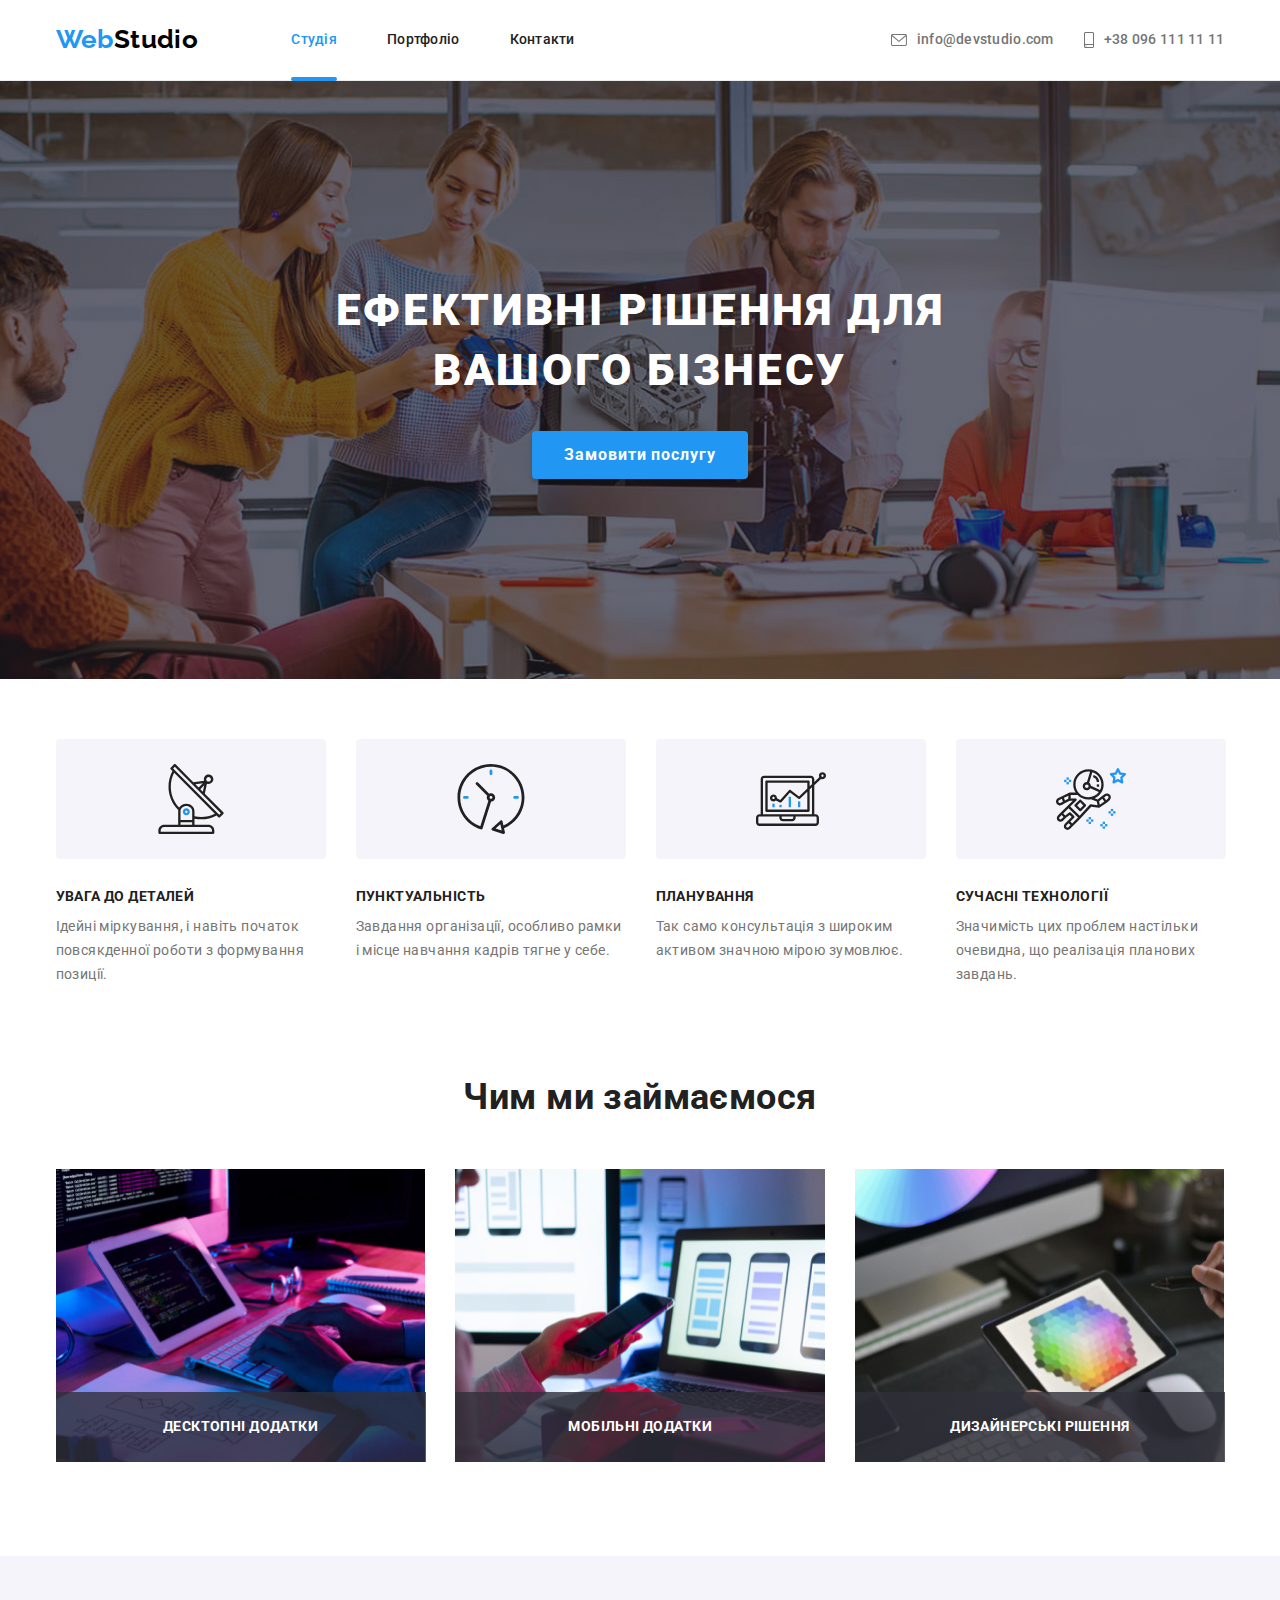
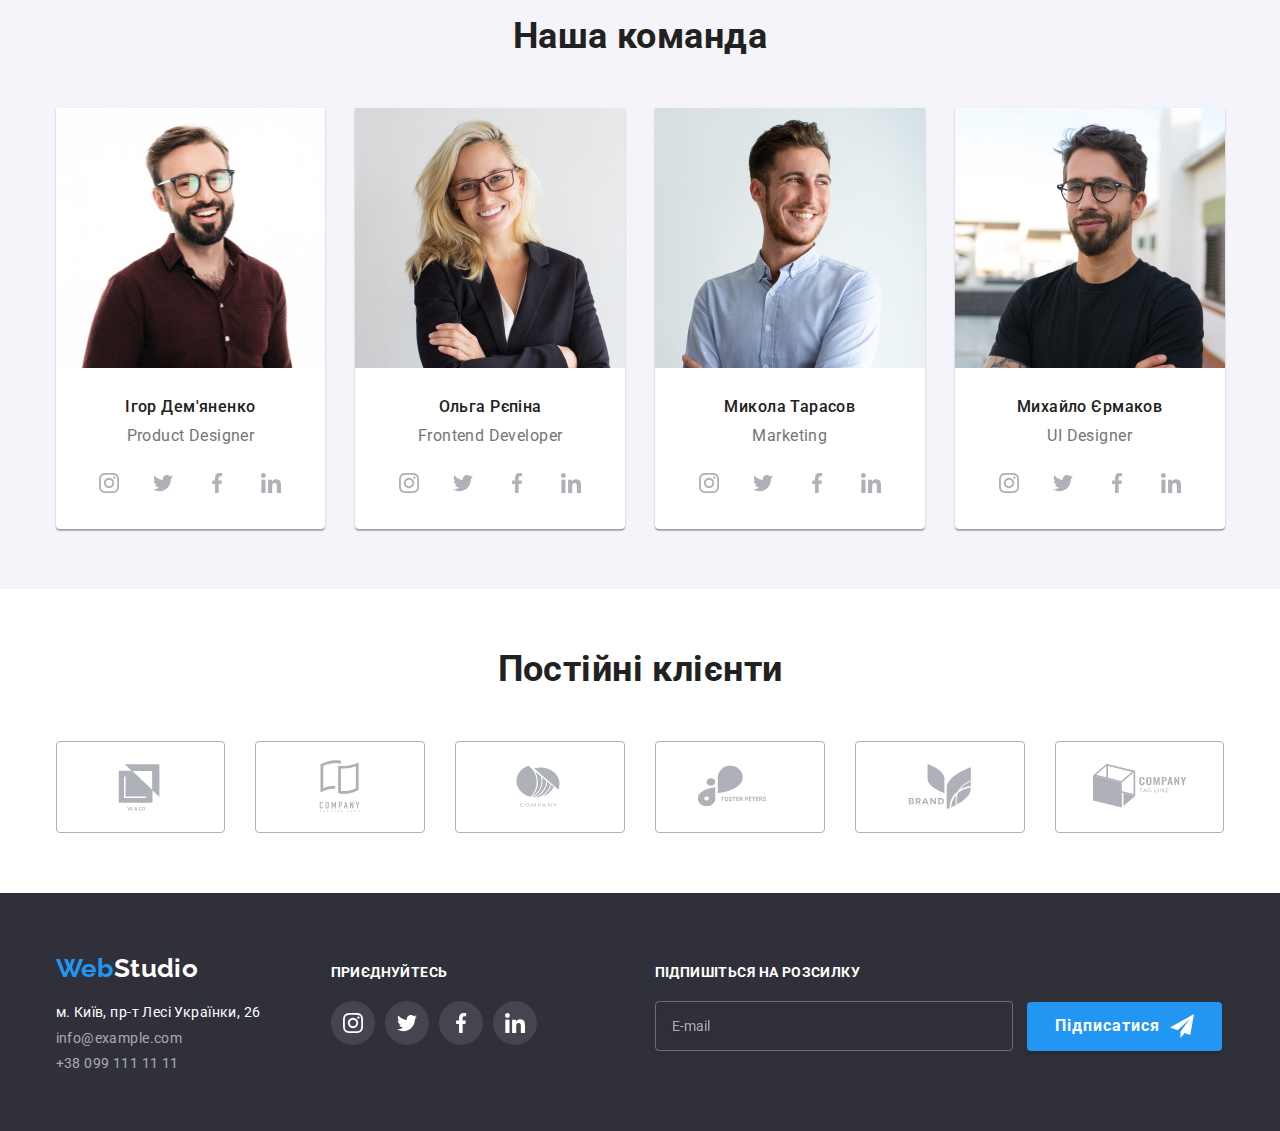
==== index.html @ 4e7021bf "домашнє завдання 8" ====
<!DOCTYPE html>
<html lang="uk">
  <head>
    <meta charset="UTF-8" />
    <meta http-equiv="X-UA-Compatible" content="IE=edge" />
    <meta name="viewport" content="width=device-width, initial-scale=1.0" />
    <title>Web Studio</title>
    <link rel="preconnect" href="https://fonts.googleapis.com" />
    <link rel="preconnect" href="https://fonts.gstatic.com" crossorigin />
    <link
      href="https://fonts.googleapis.com/css2?family=Raleway:wght@700&family=Roboto:wght@400;500;700;900&display=swap"
      rel="stylesheet"
    />
    <link
      rel="stylesheet"
      href="https://cdnjs.cloudflare.com/ajax/libs/modern-normalize/1.1.0/modern-normalize.min.css"
    />
    <link rel="stylesheet" href="./css/main.min.css" />
  </head>
  <body>
    <header class="page-header">
      <div class="container container--flex">
        <nav class="page-navigatior">
          <a class="logo" href="./index.html">
            <span class="logo__accent">Web</span>Studio
          </a>
          <ul class="site-nav">
            <li>
              <a
                class="site-nav__link site-nav__link--current"
                href="./index.html"
                >Студія</a
              >
            </li>
            <li>
              <a class="site-nav__link" href="./portfolio.html">Портфоліо</a>
            </li>
            <li>
              <a class="site-nav__link" href="#">Контакти</a>
            </li>
          </ul>
        </nav>
        <button type="button" class="open-menu-btn " data-menu-open>
          <svg class="open-menu-btn__icon">
            <use href="./image/icon/special-symbol-defs.svg#icon-burger"></use>
          </svg>
        </button>
        <ul class="contacts">
          <li class="contact__item">
            <a href="mailto:info@devstudio.com" class="contact__link">
              <svg class="contact__icon" width="16px" height="12px">
                <use href="./image/icon/header-symbol-defs.svg#envelope"></use>
              </svg>
              info@devstudio.com
            </a>
          </li>
          <li class="contact__item">
            <a class="contact__link" href="tel:+380961111111">
              <svg class="contact__icon" width="10px" height="16px">
                <use
                  href="./image/icon/header-symbol-defs.svg#smartphone"></use>
              </svg>
              +38 096 111 11 11
            </a>
          </li>
        </ul>
      </div>

      <div class="mobile-menu " data-menu>
        <div class="container mobile-menu__container">
        <div class="mobile-menu-nav">
          <button type="button" class="mobile-menu__close-btn " data-menu-close>
            <svg class="mobile-menu__close-icon">
              <use href="./image/icon/modal-symbol-defs.svg#icon-vector"></use>
            </svg>
          </button>
          <ul class="mobile-nav">
            <li class="mobile-nav__item">
              <a href="./index.html" class="mobile-nav__link mobile-nav__link--current">Студія</a></li>
            <li class="mobile-nav__item">
              <a href="./portfolio.html" class="mobile-nav__link">Портфоліо</a></li>
            <li class="mobile-nav__item">
              <a href="" class="mobile-nav__link">Контакти</a></li>
          </ul></div>
          <div class="mobile-menu-contacts">
          <ul class="mobile-contacts">
            <li class="mobile-contact__item">
              <a href="+38 096 111 11 11" class="mobile-contact__link">+38 096 111 11 11</a>
            </li>
            <li class="mobile-contact__item">
              <a href="info@devstudio.com" class="mobile-contact__link-mail">info@devstudio.com</a>
            </li>
          </ul>
            <ul class="mobile-socials-menu">
              <li class="mobile-socials-menu__item">
                <a href="https://www.instagram.com" class="mobile-socials-menu__link">Instagram</a>
              </li>
              <li class="mobile-socials-menu__item">
                <a href="https://www.twitter.com" class="mobile-socials-menu__link">Twitter</a>
              </li>
              <li class="mobile-socials-menu__item">
                <a href="https://www.facebook.com" class="mobile-socials-menu__link">Facebook</a>
              </li>
              <li class="mobile-socials-menu__item">
                <a href="https://www.linkedin.com" class="mobile-socials-menu__link-end">LinkedIn</a>
              </li>
            </ul>
      </div>
    </div>

    </header>
    <main>
      <section class="hero">
        <div class="container">
          <h1 class="hero__title">Ефективні рішення для вашого бізнесу</h1>
          <button class="hero__btn" type="button" data-modal-open>
            Замовити послугу
          </button>
        </div>
      </section>

      <section class="section ">
        <div class="container">
          <h2 class="section__title visually-hidden">Наші особливості</h2>
          <ul class="features">
            <li class="feature__item">
              <div class="feature__icon">
                <svg width="70" height="70">
                  <use
                    href="./image/icon/special-symbol-defs.svg#antenna"
                  ></use>
                </svg>
              </div>
              <h3 class="feature__title">УВАГА ДО ДЕТАЛЕЙ</h3>
              <p class="feature__text">
                Ідейні міркування, і навіть початок повсякденної роботи з
                формування позиції.
              </p>
            </li>

            <li class="feature__item">
              <div class="feature__icon">
                <svg width="70" height="70">
                  <use href="./image/icon/special-symbol-defs.svg#clock"></use>
                </svg>
              </div>
              <h3 class="feature__title">ПУНКТУАЛЬНІСТЬ</h3>
              <p class="feature__text">
                Завдання організації, особливо рамки і місце навчання кадрів
                тягне у себе.
              </p>
            </li>
            <li class="feature__item">
              <div class="feature__icon">
                <svg width="70" height="70">
                  <use
                    href="./image/icon/special-symbol-defs.svg#diagram"
                  ></use>
                </svg>
              </div>
              <h3 class="feature__title">ПЛАНУВАННЯ</h3>
              <p class="feature__text">
                Так само консультація з широким активом значною мірою зумовлює.
              </p>
            </li>
            <li class="feature__item">
              <div class="feature__icon">
                <svg width="70" height="70">
                  <use
                    href="./image/icon/special-symbol-defs.svg#astronaut"
                  ></use>
                </svg>
              </div>
              <h3 class="feature__title">СУЧАСНІ ТЕХНОЛОГІЇ</h3>
              <p class="feature__text">
                Значимість цих проблем настільки очевидна, що реалізація
                планових завдань.
              </p>
            </li>
          </ul>
        </div>
      </section>

      <section class="section section__container">
        <div class="container">
          <h2 class="section__title ">Чим ми займаємося</h2>
          <ul class="work-list">
            <li class="work-list__image">
              <picture>
                <source
                srcset="./image/work-box/work1-desktop-web.webp 1x, ./image/work-box/work1-desktop@2x-web.webp 2x"
                media="(min-width: 1200px)"
                type="image/webp"/>
              <img
                srcset="./image/work-box/work1-desktop@2x.jpg 2x"
                src="./image/work-box/work1-desktop.jpg"
                alt="робота за комп'ютером"
                width="370"
              /></picture>
              <div class="work-list__descr">
                <p>Десктопні додатки</p>
              </div>
            </li>
            <li class="work-list__image">
              <picture>
                <source
                srcset="./image/work-box/work2-desktop-web.webp 1x, ./image/work-box/work2-desktop@2x-web.webp 2x"
                media="(min-width: 1200px)"
                type="image/webp"/>
              <img
                srcset="./image/work-box/work2-desktop@2x.jpg 2x"
                src="./image/work-box/work2-desktop.jpg"
                alt="робота у ноутбуці та телефоні"
                width="370"
              /></picture>
              <div class="work-list__descr">
                <p>Мобільні додатки</p>
              </div>
            </li>
            <li class="work-list__image">
              <picture>
                <source
                srcset="./image/work-box/work3-desktop-web.webp 1x, ./image/work-box/work3-desktop@2x-web.webp 2x"
                media="(min-width: 1200px)"
                type="image/webp"/>
              <img
              srcset="./image/work-box/work3-desktop@2x.jpg 2x"
                src="./image/work-box/work3-desktop.jpg"
                alt="веселка у планшеті"
                width="370"
              /></picture>
              <div class="work-list__descr">
                <p>Дизайнерські рішення</p>
              </div>
            </li>
          </ul>
        </div>
      </section>

      <section class="section section--grey">
        <div class="container">
          <h2 class="section__title">Наша команда</h2>
          <ul class="team-list">
            <li class="team-list__card">
              <picture>
                <source
                srcset="./image/team-photo/pers1-desktop.webp 1x, ./image/team-photo/pers1-desktop@2x.webp 2x"
                media="(min-width: 1200px)"
                type="image/webp"/>

                <source srcset="./image/team-photo/pers1-desktop.jpg 1x, ./image/team-photo/pers1-desktop@2x.jpg 2x" 
                media="(min-width: 1200px)"/>

                <source
                srcset="./image/team-photo/pers1-tablet.webp 1x, ./image/team-photo/pers1-tablet@2x.webp 2x"
                media="(min-width: 768px)"
                type="image/webp"/>
                
                <source srcset="./image/team-photo/pers1-tablet.jpg 1x, ./image/team-photo/pers1-tablet@2x.jpg 2x" 
                media="(min-width: 768px)"/>

                <source
                srcset="./image/team-photo/pers1-mobile.webp 1x, ./image/team-photo/pers1-mobile@2x.webp 2x"
                media="(max-width: 767px)"
                type="image/webp"/>

                <source srcset="./image/team-photo/pers1-mobile.jpg 1x, ./image/team-photo/pers1-mobile@2x.jpg 2x" 
                media="(max-width: 767px)"/>

              <img
                src="./image/team-photo/pers1-mobile.jpg"
                alt="усміхнений чоловік в сорочці"
              /></picture>
              <h3 class="team-list__title">Ігор Дем'яненко</h3>
              <p class="team-list__text">Product Designer</p>
              <ul class="socials">
                <li>
                  <a class="socials__link" href="https://www.instagram.com">
                    <svg class="socials__icon" width="20" height="20">
                      <use
                        href="./image/icon/networks-symbol-defs.svg#instagram"
                      ></use>
                    </svg>
                  </a>
                </li>
                <li>
                  <a class="socials__link" href="https://twitter.com">
                    <svg class="socials__icon" width="20" height="20">
                      <use
                        href="./image/icon/networks-symbol-defs.svg#twitter"
                      ></use>
                    </svg>
                  </a>
                </li>
                <li>
                  <a class="socials__link" href="https://www.facebook.com">
                    <svg class="socials__icon" width="20" height="20">
                      <use
                        href="./image/icon/networks-symbol-defs.svg#facebook"
                      ></use>
                    </svg>
                  </a>
                </li>
                <li>
                  <a class="socials__link" href="https://www.linkedin.com">
                    <svg class="socials__icon" width="20" height="20">
                      <use
                        href="./image/icon/networks-symbol-defs.svg#linkedin"
                      ></use>
                    </svg>
                  </a>
                </li>
              </ul>
            </li>

            <li class="team-list__card">
              <picture>
                <source
                srcset="./image/team-photo/pers2-desktop.webp 1x, ./image/team-photo/pers2-desktop@2x.webp 2x"
                media="(min-width: 1200px)"
                type="image/webp"/>

                <source srcset="./image/team-photo/pers2-desktop.jpg 1x, ./image/team-photo/pers2-desktop@2x.jpg 2x" 
                media="(min-width: 1200px)"/>

                <source
                srcset="./image/team-photo/pers2-tablet.webp 1x, ./image/team-photo/pers2-tablet@2x.webp 2x"
                media="(min-width: 768px)"
                type="image/webp"/>
                
                <source srcset="./image/team-photo/pers2-tablet.jpg 1x, ./image/team-photo/pers2-tablet@2x.jpg 2x" 
                media="(min-width: 768px)"/>

                <source
                srcset="./image/team-photo/pers2-mobile.webp 1x, ./image/team-photo/pers2-mobile@2x.webp 2x"
                media="(max-width: 767px)"
                type="image/webp"/>

                <source srcset="./image/team-photo/pers2-mobile.jpg 1x, ./image/team-photo/pers2-mobile@2x.jpg 2x" 
                media="(max-width: 767px)"/>

                 <img
                src="./image/team-photo/pers2-mobile.jpg"
                alt="усміхнена жінка блондинка в окулярах"
              />
              </picture>
             
              <h3 class="team-list__title">Ольга Рєпіна</h3>
              <p class="team-list__text">Frontend Developer</p>
              <ul class="socials">
                <li>
                  <a class="socials__link" href="https://www.instagram.com">
                    <svg class="socials__icon" width="20" height="20">
                      <use
                        href="./image/icon/networks-symbol-defs.svg#instagram"
                      ></use>
                    </svg>
                  </a>
                </li>
                <li>
                  <a class="socials__link" href="https://twitter.com">
                    <svg class="socials__icon" width="20" height="20">
                      <use
                        href="./image/icon/networks-symbol-defs.svg#twitter"
                      ></use>
                    </svg>
                  </a>
                </li>
                <li>
                  <a class="socials__link" href="https://www.facebook.com/">
                    <svg class="socials__icon" width="20" height="20">
                      <use
                        href="./image/icon/networks-symbol-defs.svg#facebook"
                      ></use>
                    </svg>
                  </a>
                </li>
                <li>
                  <a class="socials__link" href="https://www.linkedin.com">
                    <svg class="socials__icon" width="20" height="20">
                      <use
                        href="./image/icon/networks-symbol-defs.svg#linkedin"
                      ></use>
                    </svg>
                  </a>
                </li>
              </ul>
            </li>
            <li class="team-list__card">
              <picture>
                <source
                srcset="./image/team-photo/pers3-desktop.webp 1x, ./image/team-photo/pers3-desktop@2x.webp 2x"
                media="(min-width: 1200px)"
                type="image/webp"/>

                <source srcset="./image/team-photo/pers3-desktop.jpg 1x, ./image/team-photo/pers3-desktop@2x.jpg 2x" 
                media="(min-width: 1200px)"/>

                <source
                srcset="./image/team-photo/pers3-tablet.webp 1x, ./image/team-photo/pers3-tablet@2x.webp 2x"
                media="(min-width: 768px)"
                type="image/webp"/>
                
                <source srcset="./image/team-photo/pers3-tablet.jpg 1x, ./image/team-photo/pers3-tablet@2x.jpg 2x" 
                media="(min-width: 768px)"/>

                <source
                srcset="./image/team-photo/pers3-mobile.webp 1x, ./image/team-photo/pers3-mobile@2x.webp 2x"
                media="(max-width: 767px)"
                type="image/webp"/>

                <source srcset="./image/team-photo/pers3-mobile.jpg 1x, ./image/team-photo/pers3-mobile@2x.jpg 2x" 
                media="(max-width: 767px)"/>

                <img
                src="./image/team-photo/pers3-mobile.jpg"
                alt="усміхнений хлопець з бородою"
              />
              </picture>
              
              <h3 class="team-list__title">Микола Тарасов</h3>
              <p class="team-list__text">Marketing</p>
              <ul class="socials">
                <li>
                  <a class="socials__link" href="https://www.instagram.com">
                    <svg class="socials__icon" width="20" height="20">
                      <use
                        href="./image/icon/networks-symbol-defs.svg#instagram"
                      ></use>
                    </svg>
                  </a>
                </li>
                <li>
                  <a class="socials__link" href="https://twitter.com">
                    <svg class="socials__icon" width="20" height="20">
                      <use
                        href="./image/icon/networks-symbol-defs.svg#twitter"
                      ></use>
                    </svg>
                  </a>
                </li>
                <li>
                  <a class="socials__link" href="https://www.facebook.com">
                    <svg class="socials__icon" width="20" height="20">
                      <use
                        href="./image/icon/networks-symbol-defs.svg#facebook"
                      ></use>
                    </svg>
                  </a>
                </li>
                <li>
                  <a class="socials__link" href="https://www.linkedin.com">
                    <svg class="socials__icon" width="20" height="20">
                      <use
                        href="./image/icon/networks-symbol-defs.svg#linkedin"
                      ></use>
                    </svg>
                  </a>
                </li>
              </ul>
            </li>
            <li class="team-list__card">
              <picture>
                <source
                srcset="./image/team-photo/pers4-desktop.webp 1x, ./image/team-photo/pers4-desktop@2x.webp 2x"
                media="(min-width: 1200px)"
                type="image/webp"/>

                <source srcset="./image/team-photo/pers4-desktop.jpg 1x, ./image/team-photo/pers4-desktop@2x.jpg 2x" 
                media="(min-width: 1200px)"/>

                <source
                srcset="./image/team-photo/pers4-tablet.webp 1x, ./image/team-photo/pers4-tablet@2x.webp 2x"
                media="(min-width: 768px)"
                type="image/webp"/>
                
                <source srcset="./image/team-photo/pers4-tablet.jpg 1x, ./image/team-photo/pers4-tablet@2x.jpg 2x" 
                media="(min-width: 768px)"/>

                <source
                srcset="./image/team-photo/pers4-mobile.webp 1x, ./image/team-photo/pers4-mobile@2x.webp 2x"
                media="(max-width: 767px)"
                type="image/webp"/>

                <source srcset="./image/team-photo/pers4-mobile.jpg 1x, ./image/team-photo/pers4-mobile@2x.jpg 2x" 
                media="(max-width: 767px)"/>

                <img
                src="./image/team-photo/pers4-mobile.jpg"
                alt="усміхнений чоловік в окулярах і бородою"
              />
              </picture>
              <h3 class="team-list__title">Михайло Єрмаков</h3>
              <p class="team-list__text">UI Designer</p>
              <ul class="socials">
                <li>
                  <a class="socials__link" href="https://www.instagram.com">
                    <svg class="socials__icon" width="20" height="20">
                      <use
                        href="./image/icon/networks-symbol-defs.svg#instagram"
                      ></use>
                    </svg>
                  </a>
                </li>
                <li>
                  <a class="socials__link" href="https://twitter.com">
                    <svg class="socials__icon" width="20" height="20">
                      <use
                        href="./image/icon/networks-symbol-defs.svg#twitter"
                      ></use>
                    </svg>
                  </a>
                </li>
                <li>
                  <a class="socials__link" href="https://www.facebook.com">
                    <svg class="socials__icon" width="20" height="20">
                      <use
                        href="./image/icon/networks-symbol-defs.svg#facebook"
                      ></use>
                    </svg>
                  </a>
                </li>
                <li>
                  <a class="socials__link" href="https://www.linkedin.com">
                    <svg class="socials__icon" width="20" height="20">
                      <use
                        href="./image/icon/networks-symbol-defs.svg#linkedin"
                      ></use>
                    </svg>
                  </a>
                </li>
              </ul>
            </li>
          </ul>
        </div>
      </section>

       <section class="section">
        <div class="container">
          <h2 class="section__title">Постійні клієнти</h2>
          <ul class="clients">
            <li class="client__item">
              <a class="client__link" href="#">
                <svg class="client__icon" width="106" height="60">
                  <use href="./image/icon/clients-symbol-defs.svg#Logo-1"></use>
                </svg>
              </a>
            </li>
            <li class="client__item">
              <a class="client__link" href="#">
                <svg class="client__icon" width="106" height="60">
                  <use href="./image/icon/clients-symbol-defs.svg#Logo-2"></use>
                </svg>
              </a>
            </li>
            <li class="client__item">
              <a class="client__link" href="#">
                <svg class="client__icon" width="106" height="60">
                  <use href="./image/icon/clients-symbol-defs.svg#Logo-3"></use>
                </svg>
              </a>
            </li>
            <li class="client__item">
              <a class="client__link" href="#">
                <svg class="client__icon" width="106" height="60">
                  <use href="./image/icon/clients-symbol-defs.svg#Logo-4"></use>
                </svg>
              </a>
            </li>
            <li class="client__item">
              <a class="client__link" href="#">
                <svg class="client__icon" width="106" height="60">
                  <use href="./image/icon/clients-symbol-defs.svg#Logo-5"></use>
                </svg>
              </a>
            </li>
            <li class="client__item">
              <a class="client__link" href="#">
                <svg class="client__icon" width="106" height="60">
                  <use href="./image/icon/clients-symbol-defs.svg#Logo-6"></use>
                </svg>
              </a>
            </li>
          </ul>
        </div>
      </section>
    </main>
   <footer class="footer">
      <div class="container container--baseline">
       <div class="footer-tablet">
        <div class="footer__item">
          <a class="footer-logo" href="./index.html">
            <span class="footer-logo__accent">Web</span>Studio
          </a>
          <address>
            <ul class="footer-contacts">
              <li>
                <a
                  class="footer-contacts__link"
                  href="https://goo.gl/maps/CPtrU1FHBa2aNyZL9"
                  target="_blank"
                  rel="noopener noreferrer nofollow"
                >
                  м. Київ, пр-т Лесі Українки, 26
                </a>
              </li>
              <li class="footer-contacts__item">
                <a
                  href="mailto:info@example.com"
                  class="footer-contacts__link footer-contacts__link--color"
                  >info@example.com</a
                >
              </li>
              <li>
                <a
                  href="tel:+380991111111"
                  class="footer-contacts__link footer-contacts__link--color"
                  >+38 099 111 11 11</a
                >
              </li>
            </ul>
          </address>
        </div>
        <div class="footer-socials">
          <p class="footer-socials__title">Приєднуйтесь</p>
          <ul class="footer-socials__list">
            <li>
              <a
                class="footer-socials__link"
                href="https://www.instagram.com"
                target="_blank"
              >
                <svg class="footer-socials__icon" width="20" height="20">
                  <use
                    href="./image/icon/networks-symbol-defs.svg#instagram"
                  ></use>
                </svg>
              </a>
            </li>
            <li>
              <a
                class="footer-socials__link"
                href="https://twitter.com"
                target="_blank"
              >
                <svg class="footer-socials__icon" width="20" height="20">
                  <use
                    href="./image/icon/networks-symbol-defs.svg#twitter"
                  ></use>
                </svg>
              </a>
            </li>
            <li>
              <a
                class="footer-socials__link"
                href="https://www.facebook.com"
                target="_blank"
              >
                <svg class="footer-socials__icon" width="20" height="20">
                  <use
                    href="./image/icon/networks-symbol-defs.svg#facebook"
                  ></use>
                </svg>
              </a>
            </li>
            <li>
              <a
                class="footer-socials__link"
                href="https://www.linkedin.com"
                target="_blank"
              >
                <svg class="footer-socials__icon" width="20" height="20">
                  <use
                    href="./image/icon/networks-symbol-defs.svg#linkedin"
                  ></use>
                </svg>
              </a>
            </li>
          </ul>
        </div>
        </div>
        <div class="footer-form">
          <p class="footer-socials__title">Підпишіться на розсилку</p>
          <form class="form-subscription">
            <label>
              <input
                type="email"
                class="form-subscription__input"
                name="subscription"
                placeholder="E-mail"
              />
            </label>
            <button type="submit" class="form-subscription__btn">
              Підписатися
              <svg class="form-subscription__icon" width="24px" height="24px">
                <use
                  href="./image/icon/modal-symbol-defs.svg#icon-telegtam"
                ></use>
              </svg>
            </button>
          </form>
        </div>
      </div>
    </footer>

    <div class="backdrop is-hidden" data-modal>
      <div class="modal">
        <button class="modal__btn" type="button" data-modal-close>
          <svg width="11px" height="11px">
            <use href="./image/icon/modal-symbol-defs.svg#icon-vector"></use>
          </svg>
        </button>

        <p class="modal__title">Залиште свої дані, ми вам передзвонимо</p>

        <form class="modal-form">
          <label class="modal-field"
            ><span>Ім'я</span>
            <span class="modal-field__span">
              <input
                type="text"
                class="modal-field__input"
                name="username"
                required
                pattern="[a-zA-Zа-яА-яіІїЇ]+"
              />

              <svg class="modal-field__icon" width="18px" height="18px">
                <use
                  href="./image/icon/modal-symbol-defs.svg#icon-person"
                ></use>
              </svg>
            </span>
          </label>

          <label class="modal-field"
            ><span class="modal-field__descr">Телефон</span>
            <span class="modal-field__span">
              <input
                type="tel"
                class="modal-field__input"
                name="user-tel"
                required
                pattern="[0-9]{10}"
              />
              <svg class="modal-field__icon" width="18px" height="18px">
                <use href="./image/icon/modal-symbol-defs.svg#icon-phone"></use>
              </svg>
            </span>
          </label>

          <label class="modal-field"
            ><span class="modal-field__descr">Пошта</span>
            <span class="modal-field__span">
              <input
                type="email"
                class="modal-field__input"
                name="user-email"
                required
              />

              <svg class="modal-field__icon" width="18px" height="18px">
                <use href="./image/icon/modal-symbol-defs.svg#icon-email"></use>
              </svg>
            </span>
          </label>

          <label class="modal-field modal-form__modal-field">
            <span class="modal-field__descr">Коментар</span>
            <span class="modal-field__span">
              <textarea
                class="modal-field__comment"
                name="comment"
                placeholder="Введіть текст"
              ></textarea>
            </span>
          </label>

          <label class="modal-check">
            <input type="checkbox" class="modal-check__input" name="policy" />

            <svg class="modal-check__checkbox" width="16px" height="15px">
              <use
                class="modal-check__icon"
                href="./image/icon/modal-symbol-defs.svg#icon-check"
              ></use>
            </svg>
            <span class="check-success">
              <svg class="check-success__icon" width="16px" height="15px">
                <use
                  href="./image/icon/modal-symbol-defs.svg#icon-border"
                ></use>
              </svg>
            </span>
            <p class="modal-check__text">Погоджуюся з розсилкою та приймаю&nbsp;
            <a
              class="modal-check__link"
              href="#">Умови договору</a>
            </p> 
          </label>

          <button type="submit" class="modal-form__btn">Відправити</button>
        </form>
      </div>
    </div>
    <script src="./js/menu.js"></script>
    <script src="./js/modal.js"></script>
  </body>
</html>
---- css/main.min.css ----
:root{--primary-text-color: #212121;--primary-blue-color: #2196f3;--primary-white-color: #ffffff;--p-text: #757575;--icon-color: #afb1b8;--transition: 250ms cubic-bezier(0.4, 0, 0.2, 1)}.visually-hidden{position:absolute;white-space:nowrap;width:1px;height:1px;overflow:hidden;border:0;padding:0;clip:rect(0 0 0 0);-webkit-clip-path:inset(50%);clip-path:inset(50%);margin:-1px}h1,h2,h3,h4,p{margin-top:0;margin-bottom:0}ul,ol{margin:0;padding:0;list-style:none}.link{text-decoration:none}.list{list-style:none}.container{margin:0 auto;width:100%;padding:0}img{display:block;max-width:100%;height:auto;width:100%}button{cursor:pointer}textarea{resize:none}body{background-color:var(--primary-white-color);color:var(--primary-text-color);font-family:Roboto,sans-serif;letter-spacing:.03em;font-size:14px}.section{padding-top:60px;padding-bottom:60px}.container{min-width:320px;max-width:480px;padding-left:15px;padding-right:15px}@media screen and (min-width: 768px){.container{width:768px;max-width:1199px}}@media screen and (min-width: 1200px){.container{width:1200px}}.section__title{color:var(--primary-text-color);font-weight:700;font-size:36px;line-height:1.16;text-align:center;margin-bottom:30px}@media screen and (max-width: 1199px){.container__section{display:none}}@media screen and (min-width: 1200px){.section__title{margin-bottom:50px}}.logo{font-family:Raleway,cursive;font-weight:700;font-size:26px;line-height:1.2;color:#000;text-decoration:none}.logo__accent{color:var(--primary-blue-color)}@media screen and (min-width: 767px){.logo{margin-right:87px}}@media screen and (min-width: 1200px){.logo{margin-right:93px}}@media screen and (max-width: 767px){.site-nav{display:none}}@media screen and (min-width: 768px){.page-navigatior{display:-webkit-box;display:-ms-flexbox;display:flex;-webkit-box-align:center;-ms-flex-align:center;align-items:center}.site-nav{display:-webkit-box;display:-ms-flexbox;display:flex;-webkit-box-align:center;-ms-flex-align:center;align-items:center;-webkit-column-gap:50px;-moz-column-gap:50px;column-gap:50px}.site-nav__link{position:relative;color:var(--primary-text-color);font-weight:500;line-height:1.14;letter-spacing:.02em;display:-webkit-box;display:-ms-flexbox;display:flex;-webkit-box-align:center;-ms-flex-align:center;align-items:center;text-decoration:none;padding:32px 0;-webkit-transition:color var(--transition);transition:color var(--transition)}.site-nav__link:hover,.site-nav__link:focus{color:var(--primary-blue-color)}.site-nav__link--current{color:var(--primary-blue-color)}.site-nav__link--current::after{content:"";display:block;position:absolute;left:0;bottom:-1px;width:100%;height:4px;background:var(--primary-blue-color);border-radius:2px}}@media screen and (max-width: 767px){.contacts{display:none}}@media screen and (min-width: 768px){.contacts{display:block;-webkit-box-pack:center;-ms-flex-pack:center;justify-content:center;margin-left:auto;padding:20px 0}.contact__link{color:var(--p-text);font-weight:500;font-size:12px;line-height:1.14;letter-spacing:.02em;text-decoration:none;display:-webkit-box;display:-ms-flexbox;display:flex;-webkit-box-align:center;-ms-flex-align:center;align-items:center;-webkit-transition:color var(--transition);transition:color var(--transition)}.contact__link:hover,.contact__link:focus{color:var(--primary-blue-color)}.contact__item:first-child{margin-bottom:10px}.contact__icon{margin-right:8px;fill:currentColor}}@media screen and (min-width: 1200px){.contacts{display:-webkit-box;display:-ms-flexbox;display:flex;-webkit-box-align:center;-ms-flex-align:center;align-items:center}.contact__link{font-size:14px;display:-webkit-box;display:-ms-flexbox;display:flex}.contact__item{margin-left:30px}.contact__item:first-child{margin-bottom:0px}.contact__icon{margin-right:10px;fill:currentColor}}@media screen and (min-width: 320px){.footer-contacts{display:block;text-align:center;margin-top:20px}.footer-contacts__link{color:var(--primary-white-color);text-decoration:none;font-style:normal;-webkit-transition:color var(--transition);transition:color var(--transition)}.footer-contacts__link:hover,.footer-contacts__link:focus{color:var(--primary-blue-color)}.footer-contacts__item{margin-top:10px;margin-bottom:10px}.footer-contacts__link--color{color:rgba(255,255,255,.6)}}@media screen and (min-width: 1200px){.footer-contacts{margin-top:20px;margin-right:70px;text-align:left}.footer-contacts__link{color:var(--primary-white-color);text-decoration:none;font-style:normal;-webkit-transition:color var(--transition);transition:color var(--transition)}.footer-contacts__link:hover,.footer-contacts__link:focus{color:var(--primary-blue-color)}.footer-contacts__item{margin-top:9px;margin-bottom:9px}.footer-contacts__link--color{color:rgba(255,255,255,.6)}}@media screen and (min-width: 320px){.footer-socials{display:block;text-align:center;margin-bottom:60px}.footer-socials__title{font-weight:700;font-size:14px;line-height:1.14;text-transform:uppercase;color:var(--primary-white-color);display:-webkit-box;display:-ms-flexbox;display:flex;-webkit-box-pack:center;-ms-flex-pack:center;justify-content:center;margin-bottom:20px}.footer-socials__list{display:-webkit-box;display:-ms-flexbox;display:flex;-webkit-box-pack:center;-ms-flex-pack:center;justify-content:center;gap:10px}.footer-socials__link{display:-webkit-box;display:-ms-flexbox;display:flex;-webkit-box-pack:center;-ms-flex-pack:center;justify-content:center;-webkit-box-align:center;-ms-flex-align:center;align-items:center;width:44px;height:44px;background-color:rgba(255,255,255,.1);border-radius:50%;-webkit-transition:background-color var(--transition);transition:background-color var(--transition)}.footer-socials__link:hover,.footer-socials__link:focus{background-color:var(--primary-blue-color)}.footer-socials__icon{fill:var(--primary-white-color)}}@media screen and (min-width: 1200px){.footer-socials{margin-right:auto;margin-bottom:0}.footer-socials__title{font-weight:700;font-size:14px;line-height:1.14;text-transform:uppercase;text-align:left;color:var(--primary-white-color);display:-webkit-box;display:-ms-flexbox;display:flex;-webkit-box-align:baseline;-ms-flex-align:baseline;align-items:baseline;-webkit-box-pack:start;-ms-flex-pack:start;justify-content:start;margin-bottom:20px}.footer-socials__list{display:-webkit-box;display:-ms-flexbox;display:flex;gap:10px}.footer-socials__link{display:-webkit-box;display:-ms-flexbox;display:flex;-webkit-box-pack:center;-ms-flex-pack:center;justify-content:center;-webkit-box-align:center;-ms-flex-align:center;align-items:center;width:44px;height:44px;background-color:rgba(255,255,255,.1);border-radius:50%;-webkit-transition:background-color var(--transition);transition:background-color var(--transition)}.footer-socials__link:hover,.footer-socials__link:focus{background-color:var(--primary-blue-color)}.footer-socials__icon{fill:var(--primary-white-color)}}.footer-form{width:100%}.form-subscription{display:block;margin-top:20px}.form-subscription__input{margin-bottom:20px;width:100%;max-width:450px;height:50px;padding:15px 16px;border:1px solid rgba(255,255,255,.3);-webkit-filter:drop-shadow(0px 4px 4px rgba(0, 0, 0, 0.15));filter:drop-shadow(0px 4px 4px rgba(0, 0, 0, 0.15));border-radius:4px;outline:#fff;background-color:rgba(0,0,0,0);color:var(--primary-white-color)}.form-subscription__input::-webkit-input-placeholder{color:rgba(255,255,255,.6)}.form-subscription__input::-moz-placeholder{color:rgba(255,255,255,.6)}.form-subscription__input:-ms-input-placeholder{color:rgba(255,255,255,.6)}.form-subscription__input::-ms-input-placeholder{color:rgba(255,255,255,.6)}.form-subscription__input::placeholder{color:rgba(255,255,255,.6)}.form-subscription__btn{color:var(--primary-white-color);background-color:var(--primary-blue-color);border:var(--primary-blue-color);font-weight:700;font-size:16px;line-height:1.8;letter-spacing:.06em;-webkit-box-shadow:0px 4px 4px rgba(0,0,0,.15);box-shadow:0px 4px 4px rgba(0,0,0,.15);border-radius:4px;padding:10px 28px;display:-webkit-box;display:-ms-flexbox;display:flex;-webkit-box-align:center;-ms-flex-align:center;align-items:center;margin-left:auto;margin-right:auto}.form-subscription__icon{margin-left:10px}@media screen and (min-width: 1200px){.footer-form{width:570px;margin-left:auto}.form-subscription{display:-webkit-box;display:-ms-flexbox;display:flex;-webkit-box-pack:center;-ms-flex-pack:center;justify-content:center;-webkit-box-align:center;-ms-flex-align:center;align-items:center}.form-subscription__input{width:358px;height:50px;border:1px solid rgba(255,255,255,.3);-webkit-filter:drop-shadow(0px 4px 4px rgba(0, 0, 0, 0.15));filter:drop-shadow(0px 4px 4px rgba(0, 0, 0, 0.15));border-radius:4px;outline:#fff;margin-right:12px;margin-bottom:0;padding:15px 16px;background-color:rgba(0,0,0,0);color:var(--primary-white-color)}.form-subscription__input::-webkit-input-placeholder{color:rgba(255,255,255,.6)}.form-subscription__input::-moz-placeholder{color:rgba(255,255,255,.6)}.form-subscription__input:-ms-input-placeholder{color:rgba(255,255,255,.6)}.form-subscription__input::-ms-input-placeholder{color:rgba(255,255,255,.6)}.form-subscription__input::placeholder{color:rgba(255,255,255,.6)}.form-subscription__btn{color:var(--primary-white-color);background-color:var(--primary-blue-color);border:var(--primary-blue-color);font-weight:700;font-size:16px;line-height:1.8;letter-spacing:.06em;-webkit-box-shadow:0px 4px 4px rgba(0,0,0,.15);box-shadow:0px 4px 4px rgba(0,0,0,.15);border-radius:4px;padding:10px 28px;display:-webkit-box;display:-ms-flexbox;display:flex;-webkit-box-align:center;-ms-flex-align:center;align-items:center}.form-subscription__icon{margin-left:10px}}.backdrop.is-hidden{visibility:hidden;opacity:0;pointer-events:none}.backdrop{position:fixed;top:0;left:0;width:100%;height:100%;opacity:1;background-color:rgba(0,0,0,.2);z-index:1;-webkit-transition:opacity var(--transition),visibility var(--transition);transition:opacity var(--transition),visibility var(--transition)}.modal{position:absolute;top:50%;left:50%;-webkit-transform:translate(-50%, -50%);transform:translate(-50%, -50%);width:100%;max-width:450px;max-height:609px;background-color:#fff;padding:40px}.modal__btn{position:absolute;top:8px;right:8px;width:30px;height:30px;background-color:rgba(0,0,0,0);border:1px solid rgba(0,0,0,.1);border-radius:50%;display:-webkit-box;display:-ms-flexbox;display:flex;-webkit-box-pack:center;-ms-flex-pack:center;justify-content:center;-webkit-box-align:center;-ms-flex-align:center;align-items:center;padding:1px 6px}.modal__btn:hover,.modal__btn:focus{fill:#2196f3}@media screen and (min-width: 1200px){.modal{min-width:528px;min-height:581px}}.modal__title{font-weight:700;font-size:20px;line-height:1.5;text-align:center;margin-bottom:12px}.modal-form{display:-webkit-box;display:-ms-flexbox;display:flex;-webkit-box-orient:vertical;-webkit-box-direction:normal;-ms-flex-direction:column;flex-direction:column}.modal-field{font-size:12px;line-height:1.16;letter-spacing:.01em;color:var(--p-text);margin-bottom:10px}.modal-field__span{position:relative}.modal-field__input{width:100%;height:40px;padding-left:42px;border:1px solid rgba(33,33,33,.2);border-radius:4px;outline:var(--primary-white-color);-webkit-transition:border-color var(--transition);transition:border-color var(--transition)}.modal-field__input:focus{border-color:var(--primary-blue-color)}.modal-field__icon{position:absolute;top:50%;left:12px;-webkit-transform:translateY(-50%);transform:translateY(-50%);-webkit-transition:fill var(--transition);transition:fill var(--transition)}.modal-field__input:focus+.modal-field__icon{fill:var(--primary-blue-color)}.modal-form__modal-field{margin-bottom:20px}.modal-field__descr{display:block;margin-bottom:4px}.modal-field__comment{width:100%;height:120px;border:1px solid rgba(33,33,33,.2);border-radius:4px;padding:12px 16px;letter-spacing:.01em;outline:var(--primary-white-color);-webkit-transition:border-color var(--transition);transition:border-color var(--transition)}.modal-field__comment::-webkit-input-placeholder{color:rgba(117,117,117,.5)}.modal-field__comment::-moz-placeholder{color:rgba(117,117,117,.5)}.modal-field__comment:-ms-input-placeholder{color:rgba(117,117,117,.5)}.modal-field__comment::-ms-input-placeholder{color:rgba(117,117,117,.5)}.modal-field__comment::placeholder{color:rgba(117,117,117,.5)}.modal-field__comment:focus{border-color:var(--primary-blue-color)}.form-field-policy{color:var(--p-text);margin-top:20px;margin-bottom:30px;text-align:center}.modal-check{display:-webkit-box;display:-ms-flexbox;display:flex;-webkit-box-pack:center;-ms-flex-pack:center;justify-content:center;-webkit-box-align:center;-ms-flex-align:center;align-items:center;margin-bottom:30px;color:var(--p-text)}.modal-check__input{position:absolute;-webkit-appearance:none;-moz-appearance:none;appearance:none}.modal-check__checkbox{position:absolute;left:40px;cursor:pointer}.modal-check__input:focus+.modal-check__checkbox{-webkit-box-shadow:0 0 0 1px rgba(33,150,243,.5);box-shadow:0 0 0 1px rgba(33,150,243,.5)}.modal-check__input:checked+.modal-check__checkbox{background-color:var(--primary-blue-color);border:1px solid var(--primary-blue-color);border-radius:2px}.modal-check__icon{fill:var(--primary-white-color)}.check-success{position:absolute;left:40px;width:16px;height:15px;border:2px solid var(--primary-text-color);border-radius:2px;fill:rgba(0,0,0,0);display:-webkit-box;display:-ms-flexbox;display:flex;-webkit-box-pack:center;-ms-flex-pack:center;justify-content:center;-webkit-box-align:center;-ms-flex-align:center;align-items:center;cursor:pointer}.modal-check__input:checked~.check-success{display:none}.modal-check__text{font-size:12px;line-height:1.17;letter-spacing:.03em;color:#757575;margin-left:8px}.modal-check__link{color:var(--primary-blue-color)}.modal-form__btn{-ms-flex-item-align:center;align-self:center;font-weight:700;font-size:16px;line-height:1.8;letter-spacing:.06em;font-family:inherit;-webkit-box-shadow:0px 4px 4px rgba(0,0,0,.15);box-shadow:0px 4px 4px rgba(0,0,0,.15);border-radius:4px;padding:10px 52px;color:var(--primary-white-color);background-color:var(--primary-blue-color);border:var(--primary-blue-color);-webkit-transition:background-color var(--transition),-webkit-box-shadow var(--transition);transition:background-color var(--transition),-webkit-box-shadow var(--transition);transition:background-color var(--transition),box-shadow var(--transition);transition:background-color var(--transition),box-shadow var(--transition),-webkit-box-shadow var(--transition)}.modal-form__btn:hover,.modal-form__btn:focus{background-color:#188ce8;-webkit-box-shadow:0px 4px 4px rgba(0,0,0,.15);box-shadow:0px 4px 4px rgba(0,0,0,.15)}@media screen and (min-width: 1200px){.modal-check__checkbox{left:52px}.check-success{left:52px}.modal-check__text{font-size:14px}}@media screen and (max-width: 767px){.mobile-menu{position:fixed;top:0;left:0;width:100%;height:100%;z-index:100;opacity:0;visibility:hidden;pointer-events:none;background-color:#fff;-webkit-transition:opacity var(--transition),visibility var(--transition);transition:opacity var(--transition),visibility var(--transition)}.mobile-menu.is-open{opacity:1;visibility:visible;pointer-events:auto}.mobile-menu{position:fixed;top:0;left:0;z-index:1;background-color:#fff;width:100vw;height:100vh}.mobile-menu__container{display:-webkit-box;display:-ms-flexbox;display:flex;-webkit-box-orient:vertical;-webkit-box-direction:normal;-ms-flex-direction:column;flex-direction:column;-webkit-box-pack:justify;-ms-flex-pack:justify;justify-content:space-between;height:100%;margin:0 auto;width:100%;padding-left:40px}.mobile-menu-nav{padding-top:48px}.mobile-menu__close-btn{position:absolute;right:15px;top:0;display:block;width:40px;height:40px;margin-left:auto;padding:10px 0 0 0;border:none;background-color:var(--bg-page-colour)}.mobile-menu__close-icon{padding:11px;width:40px;height:40px}.mobile-nav__item:not(:last-child){margin-bottom:32px}.mobile-nav__link{text-decoration:none;font-weight:500;font-size:40px;line-height:1.175;letter-spacing:.02em;color:#212121}.mobile-nav__link--current{color:var(--primary-blue-color)}.mobile-contact__item:not(:last-child){margin-bottom:32px}.mobile-contact__link{font-weight:500;font-size:34px;line-height:1.17;letter-spacing:.02em;text-decoration:none;color:var(--primary-blue-color)}.mobile-contact__link-mail{font-weight:500;font-size:24px;line-height:1.17;letter-spacing:.02em;text-decoration:none;color:var(--p-text)}.mobile-socials-menu{display:-webkit-box;display:-ms-flexbox;display:flex;margin-top:64px;padding-bottom:48px}.mobile-socials-menu__item{padding-left:10px;padding-right:10px}.mobile-socials-menu__item:first-child{padding-left:0}.mobile-socials-menu__item:last-child{padding-right:0}.mobile-socials-menu__link{position:relative;font-weight:500;font-size:18px;line-height:1.22;letter-spacing:.02em;text-decoration:none;color:var(--primary-blue-color)}.mobile-socials-menu__link::after{content:"";position:absolute;bottom:50%;width:20px;height:1px;border:1px solid rgba(33,33,33,.2);-webkit-transform:rotate(90deg);transform:rotate(90deg)}.mobile-socials-menu__link-end{font-weight:500;font-size:18px;line-height:1.22;letter-spacing:.02em;text-decoration:none;color:var(--primary-blue-color)}}@media screen and (min-width: 768px){.mobile-menu{display:none}}@media screen and (min-width: 768px){.footer-tablet{display:-webkit-box;display:-ms-flexbox;display:flex;-webkit-box-align:baseline;-ms-flex-align:baseline;align-items:baseline;-ms-flex-pack:distribute;justify-content:space-around}}@media screen and (min-width: 1200px){.footer-tablet{display:-webkit-box;display:-ms-flexbox;display:flex;text-align:left;-webkit-box-pack:center;-ms-flex-pack:center;justify-content:center}}.footer-logo{font-family:Raleway,cursive;font-weight:700;font-size:26px;line-height:1.2;text-decoration:none;color:var(--primary-white-color)}.footer-logo__accent{color:var(--primary-blue-color)}.page-header{border-bottom:1px solid #ececec}@media screen and (max-width: 767px){.open-menu-btn{line-height:0;border:none;background-color:rgba(0,0,0,0);padding:0}.open-menu-btn__icon{width:40px;height:40px}}@media screen and (min-width: 768px){.open-menu-btn{display:none}.page-navigatior{display:-webkit-box;display:-ms-flexbox;display:flex;-webkit-box-align:center;-ms-flex-align:center;align-items:center}}@media screen and (min-width: 1200px){.page-header{padding:0}}.hero{max-width:1600px;margin-left:auto;margin-right:auto;background-color:#c4c4c4;padding-top:118px;padding-bottom:118px;text-align:center;background-image:-webkit-gradient(linear, left top, left bottom, from(rgba(47, 48, 58, 0.4)), to(rgba(47, 48, 58, 0.4))),url("../../image/hero/hero-bg-mobile.jpg");background-image:linear-gradient(rgba(47, 48, 58, 0.4), rgba(47, 48, 58, 0.4)),url("../../image/hero/hero-bg-mobile.jpg");background-position:center top;background-repeat:no-repeat;background-size:cover}@media sceen and (min-device-pixel-ratio: 2)and (max-width: 767px),sceen and (-webkit-min-device-pixel-ratio: 2)and (max-width: 767px),sceen and (min-resolution: 192dpi)and (max-width: 767px),sceen and (min-resolution: 2dppx)and (max-width: 767px){.hero{background-image:-webkit-gradient(linear, left top, left bottom, from(rgba(47, 48, 58, 0.4)), to(rgba(47, 48, 58, 0.4))),url("../../image/hero/hero-bg-mobile@2x.jpg");background-image:linear-gradient(rgba(47, 48, 58, 0.4), rgba(47, 48, 58, 0.4)),url("../../image/hero/hero-bg-mobile@2x.jpg")}}.hero__title{color:var(--primary-white-color);font-weight:900;font-size:26px;line-height:1.62;text-align:center;letter-spacing:.06em;text-transform:uppercase;margin-left:auto;margin-right:auto;margin-bottom:30px}.hero__btn{color:var(--primary-white-color);background-color:var(--primary-blue-color);border:var(--primary-blue-color);font-weight:700;font-size:16px;line-height:1.8;letter-spacing:.06em;font-family:inherit;-webkit-box-shadow:0px 4px 4px rgba(0,0,0,.15);box-shadow:0px 4px 4px rgba(0,0,0,.15);border-radius:4px;padding:10px 24px}@media screen and (min-width: 768px){.hero{background-image:-webkit-gradient(linear, left top, left bottom, from(rgba(47, 48, 58, 0.4)), to(rgba(47, 48, 58, 0.4))),url("../image/hero/hero-bg-tablet.jpg");background-image:linear-gradient(rgba(47, 48, 58, 0.4), rgba(47, 48, 58, 0.4)),url("../image/hero/hero-bg-tablet.jpg");background-position:center top;background-repeat:no-repeat;background-size:cover}.hero__title{max-width:360px}}@media screen and (min-device-pixel-ratio: 2)and (min-width: 768px),screen and (-webkit-min-device-pixel-ratio: 2)and (min-width: 768px),screen and (min-resolution: 192dpi)and (min-width: 768px),screen and (min-resolution: 2dppx)and (min-width: 768px){.hero{background-image:-webkit-gradient(linear, left top, left bottom, from(rgba(47, 48, 58, 0.4)), to(rgba(47, 48, 58, 0.4))),url("../image/hero/hero-bg-tablet@2x.jpg");background-image:linear-gradient(rgba(47, 48, 58, 0.4), rgba(47, 48, 58, 0.4)),url("../image/hero/hero-bg-tablet@2x.jpg");background-position:center top;background-repeat:no-repeat;background-size:cover}}@media screen and (min-width: 1200px){.hero{background-image:-webkit-gradient(linear, left top, left bottom, from(rgba(47, 48, 58, 0.4)), to(rgba(47, 48, 58, 0.4))),url("../../image/hero/hero-bg-desktop.jpg");background-image:linear-gradient(rgba(47, 48, 58, 0.4), rgba(47, 48, 58, 0.4)),url("../../image/hero/hero-bg-desktop.jpg");padding-top:200px;padding-bottom:200px}.hero__title{font-size:44px;line-height:1.36;max-width:696px}.hero__btn{padding:10px 32px}}@media screen and (min-device-pixel-ratio: 2)and (min-width: 1200px),screen and (-webkit-min-device-pixel-ratio: 2)and (min-width: 1200px),screen and (min-resolution: 192dpi)and (min-width: 1200px),screen and (min-resolution: 2dppx)and (min-width: 1200px){.hero{background-image:-webkit-gradient(linear, left top, left bottom, from(rgba(47, 48, 58, 0.4)), to(rgba(47, 48, 58, 0.4))),url("../../image/hero/hero-bg-desktop@2x.jpg");background-image:linear-gradient(rgba(47, 48, 58, 0.4), rgba(47, 48, 58, 0.4)),url("../../image/hero/hero-bg-desktop@2x.jpg");padding-top:200px;padding-bottom:200px}}.features{text-align:center}.feature__item{-ms-flex-preferred-size:calc((100% - 90px)/4);flex-basis:calc((100% - 90px)/4);-webkit-box-align:center;-ms-flex-align:center;align-items:center}.feature__item:not(:last-child){margin-bottom:30px}.feature__icon{width:100%;height:120px;display:-webkit-box;display:-ms-flexbox;display:flex;-webkit-box-pack:center;-ms-flex-pack:center;justify-content:center;-webkit-box-align:center;-ms-flex-align:center;align-items:center;background-color:#f5f4fa;border-radius:4px;margin-bottom:30px}.feature__title{color:var(--primary-text-color);font-weight:700;line-height:1.14;font-size:14px;text-transform:uppercase;margin-bottom:10px}.feature__text{color:var(--p-text);line-height:1.7}@media screen and (min-width: 768px){.features{display:-webkit-box;display:-ms-flexbox;display:flex;-webkit-box-orient:horizontal;-webkit-box-direction:normal;-ms-flex-direction:row;flex-direction:row;-ms-flex-wrap:wrap;flex-wrap:wrap;-webkit-column-gap:30px;-moz-column-gap:30px;column-gap:30px;text-align:left}.feature__item{width:354px}.feature__icon{width:354px;padding-top:25px;padding-bottom:25px;display:-webkit-box;display:-ms-flexbox;display:flex;-webkit-box-pack:center;-ms-flex-pack:center;justify-content:center;-webkit-box-align:center;-ms-flex-align:center;align-items:center;margin-bottom:30px;text-align:start}}@media screen and (min-width: 1200px){.features{-ms-flex-wrap:nowrap;flex-wrap:nowrap}.feature__icon{width:270px;height:120px}}@media screen and (max-width: 1199px){.section__container{display:none}}@media screen and (min-width: 1200px){.section__container{display:block;padding-top:0px;padding-bottom:94px}.work-list{display:-webkit-box;display:-ms-flexbox;display:flex;-webkit-column-gap:30px;-moz-column-gap:30px;column-gap:30px}.work-list__image{-ms-flex-preferred-size:calc((100% - 60px)/3);flex-basis:calc((100% - 60px)/3);position:relative}.work-list__descr{width:370px;height:70px;position:absolute;bottom:0;display:-webkit-box;display:-ms-flexbox;display:flex;-webkit-box-pack:center;-ms-flex-pack:center;justify-content:center;-webkit-box-align:center;-ms-flex-align:center;align-items:center;text-transform:uppercase;font-weight:700;line-height:1.14;color:var(--primary-white-color);background-color:rgba(47,48,58,.8)}}.team-list{row-gap:30px}.team-list__card{background-color:var(--primary-white-color);max-width:450px;-webkit-box-shadow:0px 1px 3px rgba(0,0,0,.12),0px 1px 1px rgba(0,0,0,.14),0px 2px 1px rgba(0,0,0,.2);box-shadow:0px 1px 3px rgba(0,0,0,.12),0px 1px 1px rgba(0,0,0,.14),0px 2px 1px rgba(0,0,0,.2);border-radius:0px 0px 4px 4px}.team-list__card:not(:last-child){margin-bottom:30px}.team-list__title{font-weight:500;font-size:16px;line-height:1.18;text-align:center;padding-top:30px;margin-bottom:10px}.team-list__text{color:var(--p-text);font-size:16px;line-height:1.18;text-align:center;margin-bottom:16px}.socials{display:-webkit-box;display:-ms-flexbox;display:flex;-webkit-box-pack:center;-ms-flex-pack:center;justify-content:center;-webkit-box-align:center;-ms-flex-align:center;align-items:center;padding-bottom:24px;gap:10px}.socials__link{display:-webkit-box;display:-ms-flexbox;display:flex;-webkit-box-pack:center;-ms-flex-pack:center;justify-content:center;-webkit-box-align:center;-ms-flex-align:center;align-items:center;width:44px;height:44px;border-radius:50%;color:var(--icon-color);-webkit-transition:color var(--transition),background-color var(--transition);transition:color var(--transition),background-color var(--transition)}.socials__link:hover,.socials__link:focus{background-color:var(--primary-blue-color);color:var(--primary-white-color)}.socials__icon{fill:currentColor}@media screen and (min-width: 768px){.team-list{display:-webkit-box;display:-ms-flexbox;display:flex;-ms-flex-wrap:wrap;flex-wrap:wrap;gap:30px}.team-list__card{width:calc((100% - 30px)/2);max-width:354px;background-color:var(--primary-white-color);-webkit-box-shadow:0px 1px 3px rgba(0,0,0,.12),0px 1px 1px rgba(0,0,0,.14),0px 2px 1px rgba(0,0,0,.2);box-shadow:0px 1px 3px rgba(0,0,0,.12),0px 1px 1px rgba(0,0,0,.14),0px 2px 1px rgba(0,0,0,.2);border-radius:0px 0px 4px 4px}.team-list__card:not(:last-child){margin-bottom:0}.team-list__title{font-weight:500;font-size:16px;line-height:1.18;text-align:center;padding-top:30px;margin-bottom:10px}.team-list__text{color:var(--p-text);font-size:16px;line-height:1.18;text-align:center;margin-bottom:16px}.socials{display:-webkit-box;display:-ms-flexbox;display:flex;-webkit-box-pack:center;-ms-flex-pack:center;justify-content:center;-webkit-box-align:center;-ms-flex-align:center;align-items:center;padding-bottom:24px;gap:10px}.socials__link{display:-webkit-box;display:-ms-flexbox;display:flex;-webkit-box-pack:center;-ms-flex-pack:center;justify-content:center;-webkit-box-align:center;-ms-flex-align:center;align-items:center;width:44px;height:44px;border-radius:50%;color:var(--icon-color);-webkit-transition:color var(--transition),background-color var(--transition);transition:color var(--transition),background-color var(--transition)}.socials__link:hover,.socials__link:focus{background-color:var(--primary-blue-color);color:var(--primary-white-color)}.socials__icon{fill:currentColor}}@media screen and (min-width: 1200px){.team-list{-ms-flex-wrap:nowrap;flex-wrap:nowrap}.team-list__card{-ms-flex-preferred-size:calc((100% - 90px)/4);flex-basis:calc((100% - 90px)/4)}}.clients{display:-webkit-box;display:-ms-flexbox;display:flex;-ms-flex-wrap:wrap;flex-wrap:wrap;gap:30px}.client__item{width:calc((100% - 30px)/2)}.client__link{display:-webkit-box;display:-ms-flexbox;display:flex;-webkit-box-pack:center;-ms-flex-pack:center;justify-content:center;-webkit-box-align:center;-ms-flex-align:center;align-items:center;width:100%;height:92px;color:var(--icon-color);border-radius:4px;border:1px solid var(--icon-color);-webkit-transition:color var(--transition),border-color var(--transition);transition:color var(--transition),border-color var(--transition)}.client__link:hover,.client__link:focus,.client__link:active{color:var(--primary-blue-color);border-color:var(--primary-blue-color)}.client__icon{fill:currentColor}@media screen and (min-width: 768px){.client__item{width:calc((100% - 60px)/3)}}@media screen and (min-width: 1200px){.clients{-ms-flex-wrap:nowrap;flex-wrap:nowrap}.client__item{width:calc((100% - 150px)/6)}}.filter-list{display:-webkit-box;display:-ms-flexbox;display:flex;-ms-flex-wrap:wrap;flex-wrap:wrap;max-width:330px;-webkit-column-gap:8px;-moz-column-gap:8px;column-gap:8px;margin-bottom:40px}.filter-list__item{margin-bottom:15px}.filter-list__btn{color:var(--primary-text-color);background-color:#f5f4fa;font-weight:500;font-size:16px;line-height:1.6;font-family:inherit;display:inline-block;border-radius:4px;border-color:#f5f4fa;border-style:none;padding:6px 25px;-webkit-transition:background-color var(--transition),color var(--transition),-webkit-box-shadow var(--transition);transition:background-color var(--transition),color var(--transition),-webkit-box-shadow var(--transition);transition:background-color var(--transition),color var(--transition),box-shadow var(--transition);transition:background-color var(--transition),color var(--transition),box-shadow var(--transition),-webkit-box-shadow var(--transition)}.filter-list__btn:hover,.filter-list__btn:focus{color:var(--primary-white-color);background-color:var(--primary-blue-color);-webkit-box-shadow:0px 3px 1px rgba(0,0,0,.1),0px 1px 2px rgba(0,0,0,.08),0px 2px 2px rgba(0,0,0,.12);box-shadow:0px 3px 1px rgba(0,0,0,.1),0px 1px 2px rgba(0,0,0,.08),0px 2px 2px rgba(0,0,0,.12)}.filter-list__btn--current{background-color:var(--primary-blue-color);color:var(--primary-white-color)}@media screen and (min-width: 768px){.filter-list{-webkit-box-pack:center;-ms-flex-pack:center;justify-content:center;-ms-flex-wrap:nowrap;flex-wrap:nowrap;max-width:100%;margin-bottom:14px}}@media screen and (min-width: 1200px){.filter-list{margin-bottom:50px}}.portfolio{display:-webkit-box;display:-ms-flexbox;display:flex;-ms-flex-wrap:wrap;flex-wrap:wrap;row-gap:30px}.portfolio__item{width:100%}.portfolio__link{display:block;text-decoration:none;-webkit-transition:-webkit-box-shadow var(--transition);transition:-webkit-box-shadow var(--transition);transition:box-shadow var(--transition);transition:box-shadow var(--transition), -webkit-box-shadow var(--transition)}.portfolio__link:hover,.portfolio__link:focus{-webkit-box-shadow:0px 1px 1px rgba(0,0,0,.12),0px 4px 4px rgba(0,0,0,.06),1px 4px 6px rgba(0,0,0,.16);box-shadow:0px 1px 1px rgba(0,0,0,.12),0px 4px 4px rgba(0,0,0,.06),1px 4px 6px rgba(0,0,0,.16)}.portfolio__overlay{position:relative;overflow:hidden}.portfolio__border{border:1px solid #eee;border-top:none;padding:20px 24px}.portfolio__title{color:var(--primary-text-color);font-weight:700;font-size:18px;line-height:2;letter-spacing:.06em;margin-bottom:4px}.portfolio__descr{color:var(--p-text);font-size:16px;line-height:1.8}.portfolio__content{position:absolute;bottom:0;width:100%;height:100%;background-color:rgba(33,150,243,.9);color:var(--primary-white-color);font-size:18px;line-height:1.5;display:-webkit-box;display:-ms-flexbox;display:flex;-webkit-box-pack:center;-ms-flex-pack:center;justify-content:center;-webkit-box-align:center;-ms-flex-align:center;align-items:center;padding:63px 24px;-webkit-transform:translateY(100%);transform:translateY(100%);-webkit-transition:-webkit-transform var(--transition);transition:-webkit-transform var(--transition);transition:transform var(--transition);transition:transform var(--transition), -webkit-transform var(--transition)}.portfolio__link:hover .portfolio__content,.portfolio__link:focus .portfolio__content{-webkit-transform:translateY(0);transform:translateY(0)}@media screen and (min-width: 768px){.portfolio{gap:30px}.portfolio__item{-ms-flex-preferred-size:calc((100% - 30px)/2);flex-basis:calc((100% - 30px)/2)}.portfolio__first-card{padding-bottom:56px}}@media screen and (min-width: 1200px){.portfolio__item{-ms-flex-preferred-size:calc((100% - 60px)/3);flex-basis:calc((100% - 60px)/3)}.portfolio__first-card{padding-bottom:20px}}.footer{background-color:#2f303a;padding-top:60px;padding-bottom:60px}.footer__item{margin-bottom:60px}@media screen and (min-width: 1200px){.footer{display:-webkit-box;display:-ms-flexbox;display:flex}.footer__item{margin:0}}.container--flex{display:-webkit-box;display:-ms-flexbox;display:flex;-webkit-box-align:center;-ms-flex-align:center;align-items:center}@media screen and (max-width: 767px){.container--flex{-webkit-box-pack:justify;-ms-flex-pack:justify;justify-content:space-between;padding-top:10px;padding-bottom:10px}}.section--grey{background-color:#f5f4fa}@media screen and (min-width: 320px){.container--baseline{display:block;text-align:center}}@media screen and (min-width: 1200px){.container--baseline{display:-webkit-box;display:-ms-flexbox;display:flex;-webkit-box-align:baseline;-ms-flex-align:baseline;align-items:baseline}}/*# sourceMappingURL=main.min.css.map */
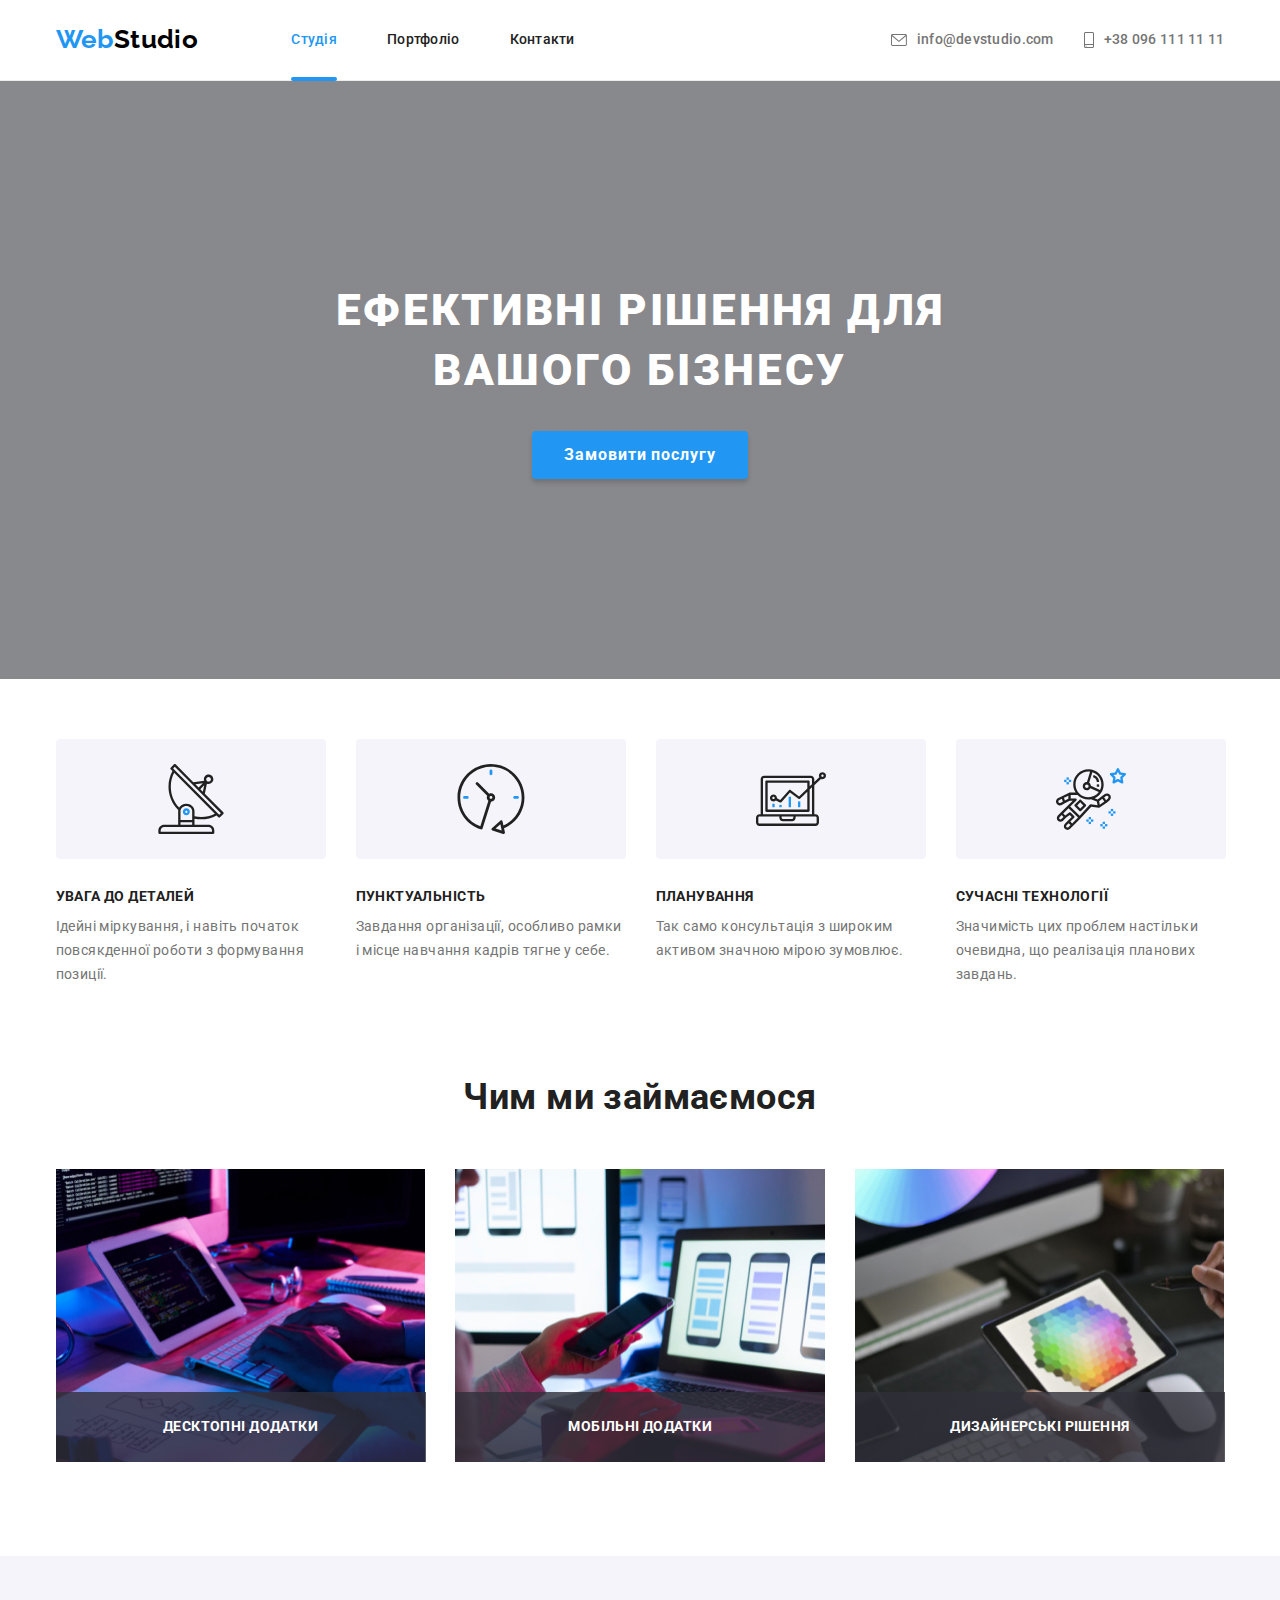
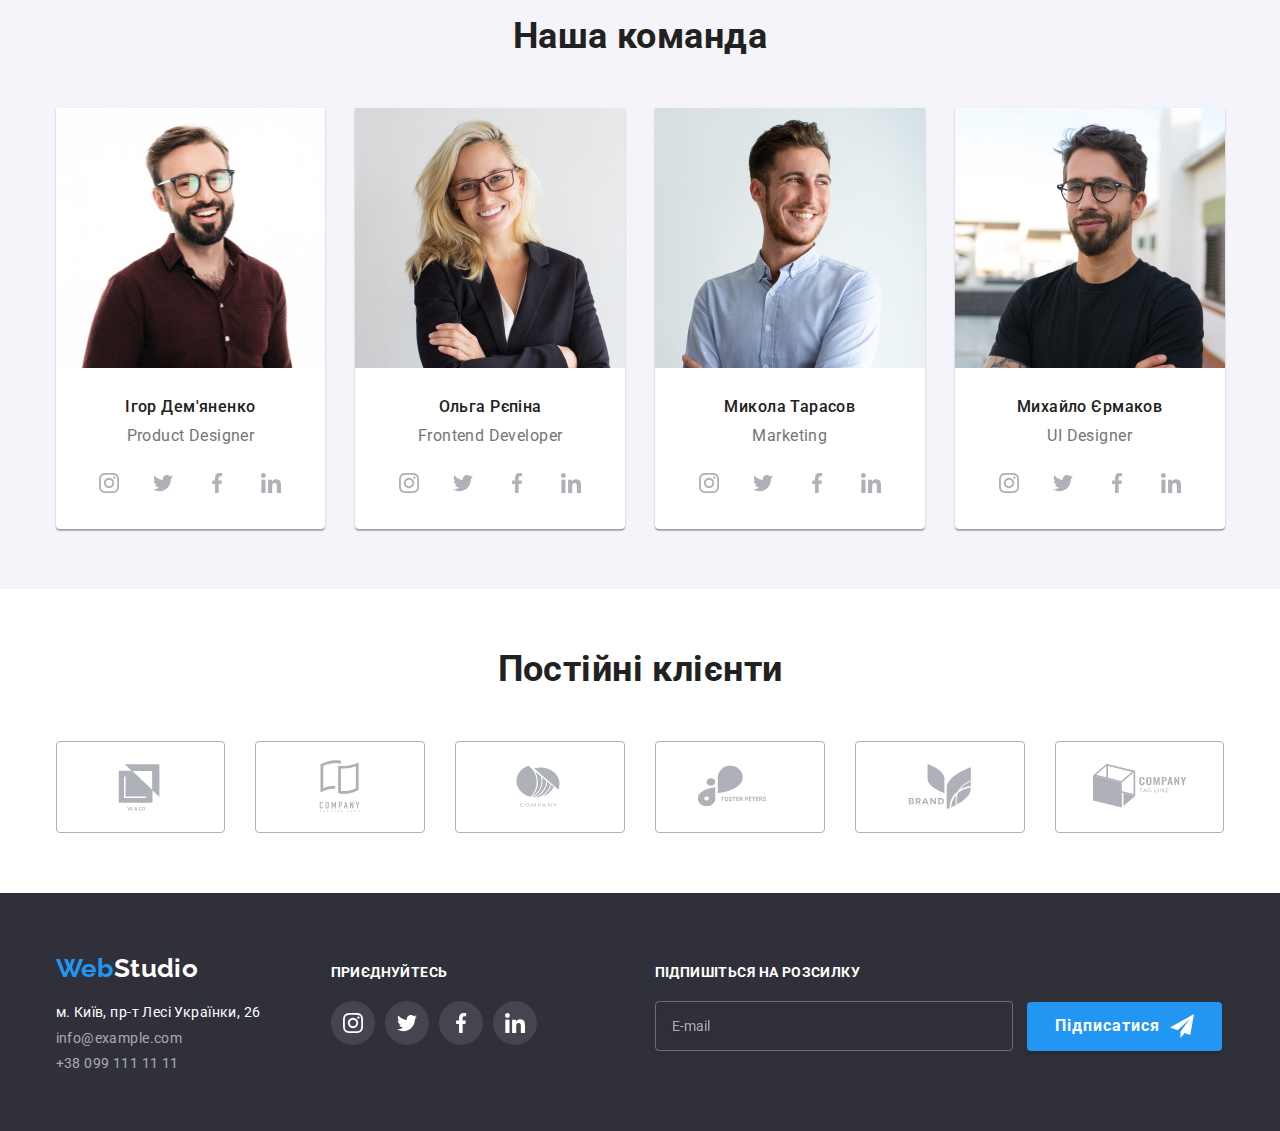
==== commit 7ffee32f: "домашнє завдання 8" ====
--- a/index.html
+++ b/index.html
@@ -85,7 +85,7 @@
           <div class="mobile-menu-contacts">
           <ul class="mobile-contacts">
             <li class="mobile-contact__item">
-              <a href="+38 096 111 11 11" class="mobile-contact__link">+38 096 111 11 11</a>
+              <a href="+380961111111" class="mobile-contact__link">+38 096 111 11 11</a>
             </li>
             <li class="mobile-contact__item">
               <a href="info@devstudio.com" class="mobile-contact__link-mail">info@devstudio.com</a>
@@ -105,6 +105,7 @@
                 <a href="https://www.linkedin.com" class="mobile-socials-menu__link-end">LinkedIn</a>
               </li>
             </ul>
+          </div>
       </div>
     </div>
 
--- a/css/main.min.css
+++ b/css/main.min.css
@@ -1 +1 @@
-:root{--primary-text-color: #212121;--primary-blue-color: #2196f3;--primary-white-color: #ffffff;--p-text: #757575;--icon-color: #afb1b8;--transition: 250ms cubic-bezier(0.4, 0, 0.2, 1)}.visually-hidden{position:absolute;white-space:nowrap;width:1px;height:1px;overflow:hidden;border:0;padding:0;clip:rect(0 0 0 0);-webkit-clip-path:inset(50%);clip-path:inset(50%);margin:-1px}h1,h2,h3,h4,p{margin-top:0;margin-bottom:0}ul,ol{margin:0;padding:0;list-style:none}.link{text-decoration:none}.list{list-style:none}.container{margin:0 auto;width:100%;padding:0}img{display:block;max-width:100%;height:auto;width:100%}button{cursor:pointer}textarea{resize:none}body{background-color:var(--primary-white-color);color:var(--primary-text-color);font-family:Roboto,sans-serif;letter-spacing:.03em;font-size:14px}.section{padding-top:60px;padding-bottom:60px}.container{min-width:320px;max-width:480px;padding-left:15px;padding-right:15px}@media screen and (min-width: 768px){.container{width:768px;max-width:1199px}}@media screen and (min-width: 1200px){.container{width:1200px}}.section__title{color:var(--primary-text-color);font-weight:700;font-size:36px;line-height:1.16;text-align:center;margin-bottom:30px}@media screen and (max-width: 1199px){.container__section{display:none}}@media screen and (min-width: 1200px){.section__title{margin-bottom:50px}}.logo{font-family:Raleway,cursive;font-weight:700;font-size:26px;line-height:1.2;color:#000;text-decoration:none}.logo__accent{color:var(--primary-blue-color)}@media screen and (min-width: 767px){.logo{margin-right:87px}}@media screen and (min-width: 1200px){.logo{margin-right:93px}}@media screen and (max-width: 767px){.site-nav{display:none}}@media screen and (min-width: 768px){.page-navigatior{display:-webkit-box;display:-ms-flexbox;display:flex;-webkit-box-align:center;-ms-flex-align:center;align-items:center}.site-nav{display:-webkit-box;display:-ms-flexbox;display:flex;-webkit-box-align:center;-ms-flex-align:center;align-items:center;-webkit-column-gap:50px;-moz-column-gap:50px;column-gap:50px}.site-nav__link{position:relative;color:var(--primary-text-color);font-weight:500;line-height:1.14;letter-spacing:.02em;display:-webkit-box;display:-ms-flexbox;display:flex;-webkit-box-align:center;-ms-flex-align:center;align-items:center;text-decoration:none;padding:32px 0;-webkit-transition:color var(--transition);transition:color var(--transition)}.site-nav__link:hover,.site-nav__link:focus{color:var(--primary-blue-color)}.site-nav__link--current{color:var(--primary-blue-color)}.site-nav__link--current::after{content:"";display:block;position:absolute;left:0;bottom:-1px;width:100%;height:4px;background:var(--primary-blue-color);border-radius:2px}}@media screen and (max-width: 767px){.contacts{display:none}}@media screen and (min-width: 768px){.contacts{display:block;-webkit-box-pack:center;-ms-flex-pack:center;justify-content:center;margin-left:auto;padding:20px 0}.contact__link{color:var(--p-text);font-weight:500;font-size:12px;line-height:1.14;letter-spacing:.02em;text-decoration:none;display:-webkit-box;display:-ms-flexbox;display:flex;-webkit-box-align:center;-ms-flex-align:center;align-items:center;-webkit-transition:color var(--transition);transition:color var(--transition)}.contact__link:hover,.contact__link:focus{color:var(--primary-blue-color)}.contact__item:first-child{margin-bottom:10px}.contact__icon{margin-right:8px;fill:currentColor}}@media screen and (min-width: 1200px){.contacts{display:-webkit-box;display:-ms-flexbox;display:flex;-webkit-box-align:center;-ms-flex-align:center;align-items:center}.contact__link{font-size:14px;display:-webkit-box;display:-ms-flexbox;display:flex}.contact__item{margin-left:30px}.contact__item:first-child{margin-bottom:0px}.contact__icon{margin-right:10px;fill:currentColor}}@media screen and (min-width: 320px){.footer-contacts{display:block;text-align:center;margin-top:20px}.footer-contacts__link{color:var(--primary-white-color);text-decoration:none;font-style:normal;-webkit-transition:color var(--transition);transition:color var(--transition)}.footer-contacts__link:hover,.footer-contacts__link:focus{color:var(--primary-blue-color)}.footer-contacts__item{margin-top:10px;margin-bottom:10px}.footer-contacts__link--color{color:rgba(255,255,255,.6)}}@media screen and (min-width: 1200px){.footer-contacts{margin-top:20px;margin-right:70px;text-align:left}.footer-contacts__link{color:var(--primary-white-color);text-decoration:none;font-style:normal;-webkit-transition:color var(--transition);transition:color var(--transition)}.footer-contacts__link:hover,.footer-contacts__link:focus{color:var(--primary-blue-color)}.footer-contacts__item{margin-top:9px;margin-bottom:9px}.footer-contacts__link--color{color:rgba(255,255,255,.6)}}@media screen and (min-width: 320px){.footer-socials{display:block;text-align:center;margin-bottom:60px}.footer-socials__title{font-weight:700;font-size:14px;line-height:1.14;text-transform:uppercase;color:var(--primary-white-color);display:-webkit-box;display:-ms-flexbox;display:flex;-webkit-box-pack:center;-ms-flex-pack:center;justify-content:center;margin-bottom:20px}.footer-socials__list{display:-webkit-box;display:-ms-flexbox;display:flex;-webkit-box-pack:center;-ms-flex-pack:center;justify-content:center;gap:10px}.footer-socials__link{display:-webkit-box;display:-ms-flexbox;display:flex;-webkit-box-pack:center;-ms-flex-pack:center;justify-content:center;-webkit-box-align:center;-ms-flex-align:center;align-items:center;width:44px;height:44px;background-color:rgba(255,255,255,.1);border-radius:50%;-webkit-transition:background-color var(--transition);transition:background-color var(--transition)}.footer-socials__link:hover,.footer-socials__link:focus{background-color:var(--primary-blue-color)}.footer-socials__icon{fill:var(--primary-white-color)}}@media screen and (min-width: 1200px){.footer-socials{margin-right:auto;margin-bottom:0}.footer-socials__title{font-weight:700;font-size:14px;line-height:1.14;text-transform:uppercase;text-align:left;color:var(--primary-white-color);display:-webkit-box;display:-ms-flexbox;display:flex;-webkit-box-align:baseline;-ms-flex-align:baseline;align-items:baseline;-webkit-box-pack:start;-ms-flex-pack:start;justify-content:start;margin-bottom:20px}.footer-socials__list{display:-webkit-box;display:-ms-flexbox;display:flex;gap:10px}.footer-socials__link{display:-webkit-box;display:-ms-flexbox;display:flex;-webkit-box-pack:center;-ms-flex-pack:center;justify-content:center;-webkit-box-align:center;-ms-flex-align:center;align-items:center;width:44px;height:44px;background-color:rgba(255,255,255,.1);border-radius:50%;-webkit-transition:background-color var(--transition);transition:background-color var(--transition)}.footer-socials__link:hover,.footer-socials__link:focus{background-color:var(--primary-blue-color)}.footer-socials__icon{fill:var(--primary-white-color)}}.footer-form{width:100%}.form-subscription{display:block;margin-top:20px}.form-subscription__input{margin-bottom:20px;width:100%;max-width:450px;height:50px;padding:15px 16px;border:1px solid rgba(255,255,255,.3);-webkit-filter:drop-shadow(0px 4px 4px rgba(0, 0, 0, 0.15));filter:drop-shadow(0px 4px 4px rgba(0, 0, 0, 0.15));border-radius:4px;outline:#fff;background-color:rgba(0,0,0,0);color:var(--primary-white-color)}.form-subscription__input::-webkit-input-placeholder{color:rgba(255,255,255,.6)}.form-subscription__input::-moz-placeholder{color:rgba(255,255,255,.6)}.form-subscription__input:-ms-input-placeholder{color:rgba(255,255,255,.6)}.form-subscription__input::-ms-input-placeholder{color:rgba(255,255,255,.6)}.form-subscription__input::placeholder{color:rgba(255,255,255,.6)}.form-subscription__btn{color:var(--primary-white-color);background-color:var(--primary-blue-color);border:var(--primary-blue-color);font-weight:700;font-size:16px;line-height:1.8;letter-spacing:.06em;-webkit-box-shadow:0px 4px 4px rgba(0,0,0,.15);box-shadow:0px 4px 4px rgba(0,0,0,.15);border-radius:4px;padding:10px 28px;display:-webkit-box;display:-ms-flexbox;display:flex;-webkit-box-align:center;-ms-flex-align:center;align-items:center;margin-left:auto;margin-right:auto}.form-subscription__icon{margin-left:10px}@media screen and (min-width: 1200px){.footer-form{width:570px;margin-left:auto}.form-subscription{display:-webkit-box;display:-ms-flexbox;display:flex;-webkit-box-pack:center;-ms-flex-pack:center;justify-content:center;-webkit-box-align:center;-ms-flex-align:center;align-items:center}.form-subscription__input{width:358px;height:50px;border:1px solid rgba(255,255,255,.3);-webkit-filter:drop-shadow(0px 4px 4px rgba(0, 0, 0, 0.15));filter:drop-shadow(0px 4px 4px rgba(0, 0, 0, 0.15));border-radius:4px;outline:#fff;margin-right:12px;margin-bottom:0;padding:15px 16px;background-color:rgba(0,0,0,0);color:var(--primary-white-color)}.form-subscription__input::-webkit-input-placeholder{color:rgba(255,255,255,.6)}.form-subscription__input::-moz-placeholder{color:rgba(255,255,255,.6)}.form-subscription__input:-ms-input-placeholder{color:rgba(255,255,255,.6)}.form-subscription__input::-ms-input-placeholder{color:rgba(255,255,255,.6)}.form-subscription__input::placeholder{color:rgba(255,255,255,.6)}.form-subscription__btn{color:var(--primary-white-color);background-color:var(--primary-blue-color);border:var(--primary-blue-color);font-weight:700;font-size:16px;line-height:1.8;letter-spacing:.06em;-webkit-box-shadow:0px 4px 4px rgba(0,0,0,.15);box-shadow:0px 4px 4px rgba(0,0,0,.15);border-radius:4px;padding:10px 28px;display:-webkit-box;display:-ms-flexbox;display:flex;-webkit-box-align:center;-ms-flex-align:center;align-items:center}.form-subscription__icon{margin-left:10px}}.backdrop.is-hidden{visibility:hidden;opacity:0;pointer-events:none}.backdrop{position:fixed;top:0;left:0;width:100%;height:100%;opacity:1;background-color:rgba(0,0,0,.2);z-index:1;-webkit-transition:opacity var(--transition),visibility var(--transition);transition:opacity var(--transition),visibility var(--transition)}.modal{position:absolute;top:50%;left:50%;-webkit-transform:translate(-50%, -50%);transform:translate(-50%, -50%);width:100%;max-width:450px;max-height:609px;background-color:#fff;padding:40px}.modal__btn{position:absolute;top:8px;right:8px;width:30px;height:30px;background-color:rgba(0,0,0,0);border:1px solid rgba(0,0,0,.1);border-radius:50%;display:-webkit-box;display:-ms-flexbox;display:flex;-webkit-box-pack:center;-ms-flex-pack:center;justify-content:center;-webkit-box-align:center;-ms-flex-align:center;align-items:center;padding:1px 6px}.modal__btn:hover,.modal__btn:focus{fill:#2196f3}@media screen and (min-width: 1200px){.modal{min-width:528px;min-height:581px}}.modal__title{font-weight:700;font-size:20px;line-height:1.5;text-align:center;margin-bottom:12px}.modal-form{display:-webkit-box;display:-ms-flexbox;display:flex;-webkit-box-orient:vertical;-webkit-box-direction:normal;-ms-flex-direction:column;flex-direction:column}.modal-field{font-size:12px;line-height:1.16;letter-spacing:.01em;color:var(--p-text);margin-bottom:10px}.modal-field__span{position:relative}.modal-field__input{width:100%;height:40px;padding-left:42px;border:1px solid rgba(33,33,33,.2);border-radius:4px;outline:var(--primary-white-color);-webkit-transition:border-color var(--transition);transition:border-color var(--transition)}.modal-field__input:focus{border-color:var(--primary-blue-color)}.modal-field__icon{position:absolute;top:50%;left:12px;-webkit-transform:translateY(-50%);transform:translateY(-50%);-webkit-transition:fill var(--transition);transition:fill var(--transition)}.modal-field__input:focus+.modal-field__icon{fill:var(--primary-blue-color)}.modal-form__modal-field{margin-bottom:20px}.modal-field__descr{display:block;margin-bottom:4px}.modal-field__comment{width:100%;height:120px;border:1px solid rgba(33,33,33,.2);border-radius:4px;padding:12px 16px;letter-spacing:.01em;outline:var(--primary-white-color);-webkit-transition:border-color var(--transition);transition:border-color var(--transition)}.modal-field__comment::-webkit-input-placeholder{color:rgba(117,117,117,.5)}.modal-field__comment::-moz-placeholder{color:rgba(117,117,117,.5)}.modal-field__comment:-ms-input-placeholder{color:rgba(117,117,117,.5)}.modal-field__comment::-ms-input-placeholder{color:rgba(117,117,117,.5)}.modal-field__comment::placeholder{color:rgba(117,117,117,.5)}.modal-field__comment:focus{border-color:var(--primary-blue-color)}.form-field-policy{color:var(--p-text);margin-top:20px;margin-bottom:30px;text-align:center}.modal-check{display:-webkit-box;display:-ms-flexbox;display:flex;-webkit-box-pack:center;-ms-flex-pack:center;justify-content:center;-webkit-box-align:center;-ms-flex-align:center;align-items:center;margin-bottom:30px;color:var(--p-text)}.modal-check__input{position:absolute;-webkit-appearance:none;-moz-appearance:none;appearance:none}.modal-check__checkbox{position:absolute;left:40px;cursor:pointer}.modal-check__input:focus+.modal-check__checkbox{-webkit-box-shadow:0 0 0 1px rgba(33,150,243,.5);box-shadow:0 0 0 1px rgba(33,150,243,.5)}.modal-check__input:checked+.modal-check__checkbox{background-color:var(--primary-blue-color);border:1px solid var(--primary-blue-color);border-radius:2px}.modal-check__icon{fill:var(--primary-white-color)}.check-success{position:absolute;left:40px;width:16px;height:15px;border:2px solid var(--primary-text-color);border-radius:2px;fill:rgba(0,0,0,0);display:-webkit-box;display:-ms-flexbox;display:flex;-webkit-box-pack:center;-ms-flex-pack:center;justify-content:center;-webkit-box-align:center;-ms-flex-align:center;align-items:center;cursor:pointer}.modal-check__input:checked~.check-success{display:none}.modal-check__text{font-size:12px;line-height:1.17;letter-spacing:.03em;color:#757575;margin-left:8px}.modal-check__link{color:var(--primary-blue-color)}.modal-form__btn{-ms-flex-item-align:center;align-self:center;font-weight:700;font-size:16px;line-height:1.8;letter-spacing:.06em;font-family:inherit;-webkit-box-shadow:0px 4px 4px rgba(0,0,0,.15);box-shadow:0px 4px 4px rgba(0,0,0,.15);border-radius:4px;padding:10px 52px;color:var(--primary-white-color);background-color:var(--primary-blue-color);border:var(--primary-blue-color);-webkit-transition:background-color var(--transition),-webkit-box-shadow var(--transition);transition:background-color var(--transition),-webkit-box-shadow var(--transition);transition:background-color var(--transition),box-shadow var(--transition);transition:background-color var(--transition),box-shadow var(--transition),-webkit-box-shadow var(--transition)}.modal-form__btn:hover,.modal-form__btn:focus{background-color:#188ce8;-webkit-box-shadow:0px 4px 4px rgba(0,0,0,.15);box-shadow:0px 4px 4px rgba(0,0,0,.15)}@media screen and (min-width: 1200px){.modal-check__checkbox{left:52px}.check-success{left:52px}.modal-check__text{font-size:14px}}@media screen and (max-width: 767px){.mobile-menu{position:fixed;top:0;left:0;width:100%;height:100%;z-index:100;opacity:0;visibility:hidden;pointer-events:none;background-color:#fff;-webkit-transition:opacity var(--transition),visibility var(--transition);transition:opacity var(--transition),visibility var(--transition)}.mobile-menu.is-open{opacity:1;visibility:visible;pointer-events:auto}.mobile-menu{position:fixed;top:0;left:0;z-index:1;background-color:#fff;width:100vw;height:100vh}.mobile-menu__container{display:-webkit-box;display:-ms-flexbox;display:flex;-webkit-box-orient:vertical;-webkit-box-direction:normal;-ms-flex-direction:column;flex-direction:column;-webkit-box-pack:justify;-ms-flex-pack:justify;justify-content:space-between;height:100%;margin:0 auto;width:100%;padding-left:40px}.mobile-menu-nav{padding-top:48px}.mobile-menu__close-btn{position:absolute;right:15px;top:0;display:block;width:40px;height:40px;margin-left:auto;padding:10px 0 0 0;border:none;background-color:var(--bg-page-colour)}.mobile-menu__close-icon{padding:11px;width:40px;height:40px}.mobile-nav__item:not(:last-child){margin-bottom:32px}.mobile-nav__link{text-decoration:none;font-weight:500;font-size:40px;line-height:1.175;letter-spacing:.02em;color:#212121}.mobile-nav__link--current{color:var(--primary-blue-color)}.mobile-contact__item:not(:last-child){margin-bottom:32px}.mobile-contact__link{font-weight:500;font-size:34px;line-height:1.17;letter-spacing:.02em;text-decoration:none;color:var(--primary-blue-color)}.mobile-contact__link-mail{font-weight:500;font-size:24px;line-height:1.17;letter-spacing:.02em;text-decoration:none;color:var(--p-text)}.mobile-socials-menu{display:-webkit-box;display:-ms-flexbox;display:flex;margin-top:64px;padding-bottom:48px}.mobile-socials-menu__item{padding-left:10px;padding-right:10px}.mobile-socials-menu__item:first-child{padding-left:0}.mobile-socials-menu__item:last-child{padding-right:0}.mobile-socials-menu__link{position:relative;font-weight:500;font-size:18px;line-height:1.22;letter-spacing:.02em;text-decoration:none;color:var(--primary-blue-color)}.mobile-socials-menu__link::after{content:"";position:absolute;bottom:50%;width:20px;height:1px;border:1px solid rgba(33,33,33,.2);-webkit-transform:rotate(90deg);transform:rotate(90deg)}.mobile-socials-menu__link-end{font-weight:500;font-size:18px;line-height:1.22;letter-spacing:.02em;text-decoration:none;color:var(--primary-blue-color)}}@media screen and (min-width: 768px){.mobile-menu{display:none}}@media screen and (min-width: 768px){.footer-tablet{display:-webkit-box;display:-ms-flexbox;display:flex;-webkit-box-align:baseline;-ms-flex-align:baseline;align-items:baseline;-ms-flex-pack:distribute;justify-content:space-around}}@media screen and (min-width: 1200px){.footer-tablet{display:-webkit-box;display:-ms-flexbox;display:flex;text-align:left;-webkit-box-pack:center;-ms-flex-pack:center;justify-content:center}}.footer-logo{font-family:Raleway,cursive;font-weight:700;font-size:26px;line-height:1.2;text-decoration:none;color:var(--primary-white-color)}.footer-logo__accent{color:var(--primary-blue-color)}.page-header{border-bottom:1px solid #ececec}@media screen and (max-width: 767px){.open-menu-btn{line-height:0;border:none;background-color:rgba(0,0,0,0);padding:0}.open-menu-btn__icon{width:40px;height:40px}}@media screen and (min-width: 768px){.open-menu-btn{display:none}.page-navigatior{display:-webkit-box;display:-ms-flexbox;display:flex;-webkit-box-align:center;-ms-flex-align:center;align-items:center}}@media screen and (min-width: 1200px){.page-header{padding:0}}.hero{max-width:1600px;margin-left:auto;margin-right:auto;background-color:#c4c4c4;padding-top:118px;padding-bottom:118px;text-align:center;background-image:-webkit-gradient(linear, left top, left bottom, from(rgba(47, 48, 58, 0.4)), to(rgba(47, 48, 58, 0.4))),url("../../image/hero/hero-bg-mobile.jpg");background-image:linear-gradient(rgba(47, 48, 58, 0.4), rgba(47, 48, 58, 0.4)),url("../../image/hero/hero-bg-mobile.jpg");background-position:center top;background-repeat:no-repeat;background-size:cover}@media sceen and (min-device-pixel-ratio: 2)and (max-width: 767px),sceen and (-webkit-min-device-pixel-ratio: 2)and (max-width: 767px),sceen and (min-resolution: 192dpi)and (max-width: 767px),sceen and (min-resolution: 2dppx)and (max-width: 767px){.hero{background-image:-webkit-gradient(linear, left top, left bottom, from(rgba(47, 48, 58, 0.4)), to(rgba(47, 48, 58, 0.4))),url("../../image/hero/hero-bg-mobile@2x.jpg");background-image:linear-gradient(rgba(47, 48, 58, 0.4), rgba(47, 48, 58, 0.4)),url("../../image/hero/hero-bg-mobile@2x.jpg")}}.hero__title{color:var(--primary-white-color);font-weight:900;font-size:26px;line-height:1.62;text-align:center;letter-spacing:.06em;text-transform:uppercase;margin-left:auto;margin-right:auto;margin-bottom:30px}.hero__btn{color:var(--primary-white-color);background-color:var(--primary-blue-color);border:var(--primary-blue-color);font-weight:700;font-size:16px;line-height:1.8;letter-spacing:.06em;font-family:inherit;-webkit-box-shadow:0px 4px 4px rgba(0,0,0,.15);box-shadow:0px 4px 4px rgba(0,0,0,.15);border-radius:4px;padding:10px 24px}@media screen and (min-width: 768px){.hero{background-image:-webkit-gradient(linear, left top, left bottom, from(rgba(47, 48, 58, 0.4)), to(rgba(47, 48, 58, 0.4))),url("../image/hero/hero-bg-tablet.jpg");background-image:linear-gradient(rgba(47, 48, 58, 0.4), rgba(47, 48, 58, 0.4)),url("../image/hero/hero-bg-tablet.jpg");background-position:center top;background-repeat:no-repeat;background-size:cover}.hero__title{max-width:360px}}@media screen and (min-device-pixel-ratio: 2)and (min-width: 768px),screen and (-webkit-min-device-pixel-ratio: 2)and (min-width: 768px),screen and (min-resolution: 192dpi)and (min-width: 768px),screen and (min-resolution: 2dppx)and (min-width: 768px){.hero{background-image:-webkit-gradient(linear, left top, left bottom, from(rgba(47, 48, 58, 0.4)), to(rgba(47, 48, 58, 0.4))),url("../image/hero/hero-bg-tablet@2x.jpg");background-image:linear-gradient(rgba(47, 48, 58, 0.4), rgba(47, 48, 58, 0.4)),url("../image/hero/hero-bg-tablet@2x.jpg");background-position:center top;background-repeat:no-repeat;background-size:cover}}@media screen and (min-width: 1200px){.hero{background-image:-webkit-gradient(linear, left top, left bottom, from(rgba(47, 48, 58, 0.4)), to(rgba(47, 48, 58, 0.4))),url("../../image/hero/hero-bg-desktop.jpg");background-image:linear-gradient(rgba(47, 48, 58, 0.4), rgba(47, 48, 58, 0.4)),url("../../image/hero/hero-bg-desktop.jpg");padding-top:200px;padding-bottom:200px}.hero__title{font-size:44px;line-height:1.36;max-width:696px}.hero__btn{padding:10px 32px}}@media screen and (min-device-pixel-ratio: 2)and (min-width: 1200px),screen and (-webkit-min-device-pixel-ratio: 2)and (min-width: 1200px),screen and (min-resolution: 192dpi)and (min-width: 1200px),screen and (min-resolution: 2dppx)and (min-width: 1200px){.hero{background-image:-webkit-gradient(linear, left top, left bottom, from(rgba(47, 48, 58, 0.4)), to(rgba(47, 48, 58, 0.4))),url("../../image/hero/hero-bg-desktop@2x.jpg");background-image:linear-gradient(rgba(47, 48, 58, 0.4), rgba(47, 48, 58, 0.4)),url("../../image/hero/hero-bg-desktop@2x.jpg");padding-top:200px;padding-bottom:200px}}.features{text-align:center}.feature__item{-ms-flex-preferred-size:calc((100% - 90px)/4);flex-basis:calc((100% - 90px)/4);-webkit-box-align:center;-ms-flex-align:center;align-items:center}.feature__item:not(:last-child){margin-bottom:30px}.feature__icon{width:100%;height:120px;display:-webkit-box;display:-ms-flexbox;display:flex;-webkit-box-pack:center;-ms-flex-pack:center;justify-content:center;-webkit-box-align:center;-ms-flex-align:center;align-items:center;background-color:#f5f4fa;border-radius:4px;margin-bottom:30px}.feature__title{color:var(--primary-text-color);font-weight:700;line-height:1.14;font-size:14px;text-transform:uppercase;margin-bottom:10px}.feature__text{color:var(--p-text);line-height:1.7}@media screen and (min-width: 768px){.features{display:-webkit-box;display:-ms-flexbox;display:flex;-webkit-box-orient:horizontal;-webkit-box-direction:normal;-ms-flex-direction:row;flex-direction:row;-ms-flex-wrap:wrap;flex-wrap:wrap;-webkit-column-gap:30px;-moz-column-gap:30px;column-gap:30px;text-align:left}.feature__item{width:354px}.feature__icon{width:354px;padding-top:25px;padding-bottom:25px;display:-webkit-box;display:-ms-flexbox;display:flex;-webkit-box-pack:center;-ms-flex-pack:center;justify-content:center;-webkit-box-align:center;-ms-flex-align:center;align-items:center;margin-bottom:30px;text-align:start}}@media screen and (min-width: 1200px){.features{-ms-flex-wrap:nowrap;flex-wrap:nowrap}.feature__icon{width:270px;height:120px}}@media screen and (max-width: 1199px){.section__container{display:none}}@media screen and (min-width: 1200px){.section__container{display:block;padding-top:0px;padding-bottom:94px}.work-list{display:-webkit-box;display:-ms-flexbox;display:flex;-webkit-column-gap:30px;-moz-column-gap:30px;column-gap:30px}.work-list__image{-ms-flex-preferred-size:calc((100% - 60px)/3);flex-basis:calc((100% - 60px)/3);position:relative}.work-list__descr{width:370px;height:70px;position:absolute;bottom:0;display:-webkit-box;display:-ms-flexbox;display:flex;-webkit-box-pack:center;-ms-flex-pack:center;justify-content:center;-webkit-box-align:center;-ms-flex-align:center;align-items:center;text-transform:uppercase;font-weight:700;line-height:1.14;color:var(--primary-white-color);background-color:rgba(47,48,58,.8)}}.team-list{row-gap:30px}.team-list__card{background-color:var(--primary-white-color);max-width:450px;-webkit-box-shadow:0px 1px 3px rgba(0,0,0,.12),0px 1px 1px rgba(0,0,0,.14),0px 2px 1px rgba(0,0,0,.2);box-shadow:0px 1px 3px rgba(0,0,0,.12),0px 1px 1px rgba(0,0,0,.14),0px 2px 1px rgba(0,0,0,.2);border-radius:0px 0px 4px 4px}.team-list__card:not(:last-child){margin-bottom:30px}.team-list__title{font-weight:500;font-size:16px;line-height:1.18;text-align:center;padding-top:30px;margin-bottom:10px}.team-list__text{color:var(--p-text);font-size:16px;line-height:1.18;text-align:center;margin-bottom:16px}.socials{display:-webkit-box;display:-ms-flexbox;display:flex;-webkit-box-pack:center;-ms-flex-pack:center;justify-content:center;-webkit-box-align:center;-ms-flex-align:center;align-items:center;padding-bottom:24px;gap:10px}.socials__link{display:-webkit-box;display:-ms-flexbox;display:flex;-webkit-box-pack:center;-ms-flex-pack:center;justify-content:center;-webkit-box-align:center;-ms-flex-align:center;align-items:center;width:44px;height:44px;border-radius:50%;color:var(--icon-color);-webkit-transition:color var(--transition),background-color var(--transition);transition:color var(--transition),background-color var(--transition)}.socials__link:hover,.socials__link:focus{background-color:var(--primary-blue-color);color:var(--primary-white-color)}.socials__icon{fill:currentColor}@media screen and (min-width: 768px){.team-list{display:-webkit-box;display:-ms-flexbox;display:flex;-ms-flex-wrap:wrap;flex-wrap:wrap;gap:30px}.team-list__card{width:calc((100% - 30px)/2);max-width:354px;background-color:var(--primary-white-color);-webkit-box-shadow:0px 1px 3px rgba(0,0,0,.12),0px 1px 1px rgba(0,0,0,.14),0px 2px 1px rgba(0,0,0,.2);box-shadow:0px 1px 3px rgba(0,0,0,.12),0px 1px 1px rgba(0,0,0,.14),0px 2px 1px rgba(0,0,0,.2);border-radius:0px 0px 4px 4px}.team-list__card:not(:last-child){margin-bottom:0}.team-list__title{font-weight:500;font-size:16px;line-height:1.18;text-align:center;padding-top:30px;margin-bottom:10px}.team-list__text{color:var(--p-text);font-size:16px;line-height:1.18;text-align:center;margin-bottom:16px}.socials{display:-webkit-box;display:-ms-flexbox;display:flex;-webkit-box-pack:center;-ms-flex-pack:center;justify-content:center;-webkit-box-align:center;-ms-flex-align:center;align-items:center;padding-bottom:24px;gap:10px}.socials__link{display:-webkit-box;display:-ms-flexbox;display:flex;-webkit-box-pack:center;-ms-flex-pack:center;justify-content:center;-webkit-box-align:center;-ms-flex-align:center;align-items:center;width:44px;height:44px;border-radius:50%;color:var(--icon-color);-webkit-transition:color var(--transition),background-color var(--transition);transition:color var(--transition),background-color var(--transition)}.socials__link:hover,.socials__link:focus{background-color:var(--primary-blue-color);color:var(--primary-white-color)}.socials__icon{fill:currentColor}}@media screen and (min-width: 1200px){.team-list{-ms-flex-wrap:nowrap;flex-wrap:nowrap}.team-list__card{-ms-flex-preferred-size:calc((100% - 90px)/4);flex-basis:calc((100% - 90px)/4)}}.clients{display:-webkit-box;display:-ms-flexbox;display:flex;-ms-flex-wrap:wrap;flex-wrap:wrap;gap:30px}.client__item{width:calc((100% - 30px)/2)}.client__link{display:-webkit-box;display:-ms-flexbox;display:flex;-webkit-box-pack:center;-ms-flex-pack:center;justify-content:center;-webkit-box-align:center;-ms-flex-align:center;align-items:center;width:100%;height:92px;color:var(--icon-color);border-radius:4px;border:1px solid var(--icon-color);-webkit-transition:color var(--transition),border-color var(--transition);transition:color var(--transition),border-color var(--transition)}.client__link:hover,.client__link:focus,.client__link:active{color:var(--primary-blue-color);border-color:var(--primary-blue-color)}.client__icon{fill:currentColor}@media screen and (min-width: 768px){.client__item{width:calc((100% - 60px)/3)}}@media screen and (min-width: 1200px){.clients{-ms-flex-wrap:nowrap;flex-wrap:nowrap}.client__item{width:calc((100% - 150px)/6)}}.filter-list{display:-webkit-box;display:-ms-flexbox;display:flex;-ms-flex-wrap:wrap;flex-wrap:wrap;max-width:330px;-webkit-column-gap:8px;-moz-column-gap:8px;column-gap:8px;margin-bottom:40px}.filter-list__item{margin-bottom:15px}.filter-list__btn{color:var(--primary-text-color);background-color:#f5f4fa;font-weight:500;font-size:16px;line-height:1.6;font-family:inherit;display:inline-block;border-radius:4px;border-color:#f5f4fa;border-style:none;padding:6px 25px;-webkit-transition:background-color var(--transition),color var(--transition),-webkit-box-shadow var(--transition);transition:background-color var(--transition),color var(--transition),-webkit-box-shadow var(--transition);transition:background-color var(--transition),color var(--transition),box-shadow var(--transition);transition:background-color var(--transition),color var(--transition),box-shadow var(--transition),-webkit-box-shadow var(--transition)}.filter-list__btn:hover,.filter-list__btn:focus{color:var(--primary-white-color);background-color:var(--primary-blue-color);-webkit-box-shadow:0px 3px 1px rgba(0,0,0,.1),0px 1px 2px rgba(0,0,0,.08),0px 2px 2px rgba(0,0,0,.12);box-shadow:0px 3px 1px rgba(0,0,0,.1),0px 1px 2px rgba(0,0,0,.08),0px 2px 2px rgba(0,0,0,.12)}.filter-list__btn--current{background-color:var(--primary-blue-color);color:var(--primary-white-color)}@media screen and (min-width: 768px){.filter-list{-webkit-box-pack:center;-ms-flex-pack:center;justify-content:center;-ms-flex-wrap:nowrap;flex-wrap:nowrap;max-width:100%;margin-bottom:14px}}@media screen and (min-width: 1200px){.filter-list{margin-bottom:50px}}.portfolio{display:-webkit-box;display:-ms-flexbox;display:flex;-ms-flex-wrap:wrap;flex-wrap:wrap;row-gap:30px}.portfolio__item{width:100%}.portfolio__link{display:block;text-decoration:none;-webkit-transition:-webkit-box-shadow var(--transition);transition:-webkit-box-shadow var(--transition);transition:box-shadow var(--transition);transition:box-shadow var(--transition), -webkit-box-shadow var(--transition)}.portfolio__link:hover,.portfolio__link:focus{-webkit-box-shadow:0px 1px 1px rgba(0,0,0,.12),0px 4px 4px rgba(0,0,0,.06),1px 4px 6px rgba(0,0,0,.16);box-shadow:0px 1px 1px rgba(0,0,0,.12),0px 4px 4px rgba(0,0,0,.06),1px 4px 6px rgba(0,0,0,.16)}.portfolio__overlay{position:relative;overflow:hidden}.portfolio__border{border:1px solid #eee;border-top:none;padding:20px 24px}.portfolio__title{color:var(--primary-text-color);font-weight:700;font-size:18px;line-height:2;letter-spacing:.06em;margin-bottom:4px}.portfolio__descr{color:var(--p-text);font-size:16px;line-height:1.8}.portfolio__content{position:absolute;bottom:0;width:100%;height:100%;background-color:rgba(33,150,243,.9);color:var(--primary-white-color);font-size:18px;line-height:1.5;display:-webkit-box;display:-ms-flexbox;display:flex;-webkit-box-pack:center;-ms-flex-pack:center;justify-content:center;-webkit-box-align:center;-ms-flex-align:center;align-items:center;padding:63px 24px;-webkit-transform:translateY(100%);transform:translateY(100%);-webkit-transition:-webkit-transform var(--transition);transition:-webkit-transform var(--transition);transition:transform var(--transition);transition:transform var(--transition), -webkit-transform var(--transition)}.portfolio__link:hover .portfolio__content,.portfolio__link:focus .portfolio__content{-webkit-transform:translateY(0);transform:translateY(0)}@media screen and (min-width: 768px){.portfolio{gap:30px}.portfolio__item{-ms-flex-preferred-size:calc((100% - 30px)/2);flex-basis:calc((100% - 30px)/2)}.portfolio__first-card{padding-bottom:56px}}@media screen and (min-width: 1200px){.portfolio__item{-ms-flex-preferred-size:calc((100% - 60px)/3);flex-basis:calc((100% - 60px)/3)}.portfolio__first-card{padding-bottom:20px}}.footer{background-color:#2f303a;padding-top:60px;padding-bottom:60px}.footer__item{margin-bottom:60px}@media screen and (min-width: 1200px){.footer{display:-webkit-box;display:-ms-flexbox;display:flex}.footer__item{margin:0}}.container--flex{display:-webkit-box;display:-ms-flexbox;display:flex;-webkit-box-align:center;-ms-flex-align:center;align-items:center}@media screen and (max-width: 767px){.container--flex{-webkit-box-pack:justify;-ms-flex-pack:justify;justify-content:space-between;padding-top:10px;padding-bottom:10px}}.section--grey{background-color:#f5f4fa}@media screen and (min-width: 320px){.container--baseline{display:block;text-align:center}}@media screen and (min-width: 1200px){.container--baseline{display:-webkit-box;display:-ms-flexbox;display:flex;-webkit-box-align:baseline;-ms-flex-align:baseline;align-items:baseline}}/*# sourceMappingURL=main.min.css.map */+:root{--primary-text-color: #212121;--primary-blue-color: #2196f3;--primary-white-color: #ffffff;--p-text: #757575;--icon-color: #afb1b8;--transition: 250ms cubic-bezier(0.4, 0, 0.2, 1)}.visually-hidden{position:absolute;white-space:nowrap;width:1px;height:1px;overflow:hidden;border:0;padding:0;clip:rect(0 0 0 0);-webkit-clip-path:inset(50%);clip-path:inset(50%);margin:-1px}h1,h2,h3,h4,p{margin-top:0;margin-bottom:0}ul,ol{margin:0;padding:0;list-style:none}.link{text-decoration:none}.list{list-style:none}.container{margin:0 auto;width:100%;padding:0}img{display:block;max-width:100%;height:auto;width:100%}button{cursor:pointer}textarea{resize:none}body{background-color:var(--primary-white-color);color:var(--primary-text-color);font-family:Roboto,sans-serif;letter-spacing:.03em;font-size:14px}.section{padding-top:60px;padding-bottom:60px}.container{min-width:320px;max-width:480px;padding-left:15px;padding-right:15px}@media screen and (min-width: 768px){.container{width:768px;max-width:1199px}}@media screen and (min-width: 1200px){.container{width:1200px}}.section__title{color:var(--primary-text-color);font-weight:700;font-size:36px;line-height:1.16;text-align:center;margin-bottom:30px}@media screen and (max-width: 1199px){.container__section{display:none}}@media screen and (min-width: 1200px){.section__title{margin-bottom:50px}}.logo{font-family:Raleway,cursive;font-weight:700;font-size:26px;line-height:1.2;color:#000;text-decoration:none}.logo__accent{color:var(--primary-blue-color)}@media screen and (min-width: 767px){.logo{margin-right:87px}}@media screen and (min-width: 1200px){.logo{margin-right:93px}}@media screen and (max-width: 767px){.site-nav{display:none}}@media screen and (min-width: 768px){.page-navigatior{display:-webkit-box;display:-ms-flexbox;display:flex;-webkit-box-align:center;-ms-flex-align:center;align-items:center}.site-nav{display:-webkit-box;display:-ms-flexbox;display:flex;-webkit-box-align:center;-ms-flex-align:center;align-items:center;-webkit-column-gap:50px;-moz-column-gap:50px;column-gap:50px}.site-nav__link{position:relative;color:var(--primary-text-color);font-weight:500;line-height:1.14;letter-spacing:.02em;display:-webkit-box;display:-ms-flexbox;display:flex;-webkit-box-align:center;-ms-flex-align:center;align-items:center;text-decoration:none;padding:32px 0;-webkit-transition:color var(--transition);transition:color var(--transition)}.site-nav__link:hover,.site-nav__link:focus{color:var(--primary-blue-color)}.site-nav__link--current{color:var(--primary-blue-color)}.site-nav__link--current::after{content:"";display:block;position:absolute;left:0;bottom:-1px;width:100%;height:4px;background:var(--primary-blue-color);border-radius:2px}}@media screen and (max-width: 767px){.contacts{display:none}}@media screen and (min-width: 768px){.contacts{display:block;-webkit-box-pack:center;-ms-flex-pack:center;justify-content:center;margin-left:auto;padding:20px 0}.contact__link{color:var(--p-text);font-weight:500;font-size:12px;line-height:1.14;letter-spacing:.02em;text-decoration:none;display:-webkit-box;display:-ms-flexbox;display:flex;-webkit-box-align:center;-ms-flex-align:center;align-items:center;-webkit-transition:color var(--transition);transition:color var(--transition)}.contact__link:hover,.contact__link:focus{color:var(--primary-blue-color)}.contact__item:first-child{margin-bottom:10px}.contact__icon{margin-right:8px;fill:currentColor}}@media screen and (min-width: 1200px){.contacts{display:-webkit-box;display:-ms-flexbox;display:flex;-webkit-box-align:center;-ms-flex-align:center;align-items:center}.contact__link{font-size:14px;display:-webkit-box;display:-ms-flexbox;display:flex}.contact__item{margin-left:30px}.contact__item:first-child{margin-bottom:0px}.contact__icon{margin-right:10px;fill:currentColor}}@media screen and (min-width: 320px){.footer-contacts{display:block;text-align:center;margin-top:20px}.footer-contacts__link{color:var(--primary-white-color);text-decoration:none;font-style:normal;-webkit-transition:color var(--transition);transition:color var(--transition)}.footer-contacts__link:hover,.footer-contacts__link:focus{color:var(--primary-blue-color)}.footer-contacts__item{margin-top:10px;margin-bottom:10px}.footer-contacts__link--color{color:rgba(255,255,255,.6)}}@media screen and (min-width: 1200px){.footer-contacts{margin-top:20px;margin-right:70px;text-align:left}.footer-contacts__link{color:var(--primary-white-color);text-decoration:none;font-style:normal;-webkit-transition:color var(--transition);transition:color var(--transition)}.footer-contacts__link:hover,.footer-contacts__link:focus{color:var(--primary-blue-color)}.footer-contacts__item{margin-top:9px;margin-bottom:9px}.footer-contacts__link--color{color:rgba(255,255,255,.6)}}@media screen and (min-width: 320px){.footer-socials{display:block;text-align:center;margin-bottom:60px}.footer-socials__title{font-weight:700;font-size:14px;line-height:1.14;text-transform:uppercase;color:var(--primary-white-color);display:-webkit-box;display:-ms-flexbox;display:flex;-webkit-box-pack:center;-ms-flex-pack:center;justify-content:center;margin-bottom:20px}.footer-socials__list{display:-webkit-box;display:-ms-flexbox;display:flex;-webkit-box-pack:center;-ms-flex-pack:center;justify-content:center;gap:10px}.footer-socials__link{display:-webkit-box;display:-ms-flexbox;display:flex;-webkit-box-pack:center;-ms-flex-pack:center;justify-content:center;-webkit-box-align:center;-ms-flex-align:center;align-items:center;width:44px;height:44px;background-color:rgba(255,255,255,.1);border-radius:50%;-webkit-transition:background-color var(--transition);transition:background-color var(--transition)}.footer-socials__link:hover,.footer-socials__link:focus{background-color:var(--primary-blue-color)}.footer-socials__icon{fill:var(--primary-white-color)}}@media screen and (min-width: 1200px){.footer-socials{margin-right:auto;margin-bottom:0}.footer-socials__title{font-weight:700;font-size:14px;line-height:1.14;text-transform:uppercase;text-align:left;color:var(--primary-white-color);display:-webkit-box;display:-ms-flexbox;display:flex;-webkit-box-align:baseline;-ms-flex-align:baseline;align-items:baseline;-webkit-box-pack:start;-ms-flex-pack:start;justify-content:start;margin-bottom:20px}.footer-socials__list{display:-webkit-box;display:-ms-flexbox;display:flex;gap:10px}.footer-socials__link{display:-webkit-box;display:-ms-flexbox;display:flex;-webkit-box-pack:center;-ms-flex-pack:center;justify-content:center;-webkit-box-align:center;-ms-flex-align:center;align-items:center;width:44px;height:44px;background-color:rgba(255,255,255,.1);border-radius:50%;-webkit-transition:background-color var(--transition);transition:background-color var(--transition)}.footer-socials__link:hover,.footer-socials__link:focus{background-color:var(--primary-blue-color)}.footer-socials__icon{fill:var(--primary-white-color)}}.footer-form{width:100%}.form-subscription{display:block;margin-top:20px}.form-subscription__input{margin-bottom:20px;width:100%;max-width:450px;height:50px;padding:15px 16px;border:1px solid rgba(255,255,255,.3);-webkit-filter:drop-shadow(0px 4px 4px rgba(0, 0, 0, 0.15));filter:drop-shadow(0px 4px 4px rgba(0, 0, 0, 0.15));border-radius:4px;outline:#fff;background-color:rgba(0,0,0,0);color:var(--primary-white-color)}.form-subscription__input::-webkit-input-placeholder{color:rgba(255,255,255,.6)}.form-subscription__input::-moz-placeholder{color:rgba(255,255,255,.6)}.form-subscription__input:-ms-input-placeholder{color:rgba(255,255,255,.6)}.form-subscription__input::-ms-input-placeholder{color:rgba(255,255,255,.6)}.form-subscription__input::placeholder{color:rgba(255,255,255,.6)}.form-subscription__btn{color:var(--primary-white-color);background-color:var(--primary-blue-color);border:var(--primary-blue-color);font-weight:700;font-size:16px;line-height:1.8;letter-spacing:.06em;-webkit-box-shadow:0px 4px 4px rgba(0,0,0,.15);box-shadow:0px 4px 4px rgba(0,0,0,.15);border-radius:4px;padding:10px 28px;display:-webkit-box;display:-ms-flexbox;display:flex;-webkit-box-align:center;-ms-flex-align:center;align-items:center;margin-left:auto;margin-right:auto}.form-subscription__icon{margin-left:10px}@media screen and (min-width: 1200px){.footer-form{width:570px;margin-left:auto}.form-subscription{display:-webkit-box;display:-ms-flexbox;display:flex;-webkit-box-pack:center;-ms-flex-pack:center;justify-content:center;-webkit-box-align:center;-ms-flex-align:center;align-items:center}.form-subscription__input{width:358px;height:50px;border:1px solid rgba(255,255,255,.3);-webkit-filter:drop-shadow(0px 4px 4px rgba(0, 0, 0, 0.15));filter:drop-shadow(0px 4px 4px rgba(0, 0, 0, 0.15));border-radius:4px;outline:#fff;margin-right:12px;margin-bottom:0;padding:15px 16px;background-color:rgba(0,0,0,0);color:var(--primary-white-color)}.form-subscription__input::-webkit-input-placeholder{color:rgba(255,255,255,.6)}.form-subscription__input::-moz-placeholder{color:rgba(255,255,255,.6)}.form-subscription__input:-ms-input-placeholder{color:rgba(255,255,255,.6)}.form-subscription__input::-ms-input-placeholder{color:rgba(255,255,255,.6)}.form-subscription__input::placeholder{color:rgba(255,255,255,.6)}.form-subscription__btn{color:var(--primary-white-color);background-color:var(--primary-blue-color);border:var(--primary-blue-color);font-weight:700;font-size:16px;line-height:1.8;letter-spacing:.06em;-webkit-box-shadow:0px 4px 4px rgba(0,0,0,.15);box-shadow:0px 4px 4px rgba(0,0,0,.15);border-radius:4px;padding:10px 28px;display:-webkit-box;display:-ms-flexbox;display:flex;-webkit-box-align:center;-ms-flex-align:center;align-items:center}.form-subscription__icon{margin-left:10px}}.backdrop.is-hidden{visibility:hidden;opacity:0;pointer-events:none}.backdrop{position:fixed;top:0;left:0;width:100%;height:100%;opacity:1;background-color:rgba(0,0,0,.2);z-index:1;-webkit-transition:opacity var(--transition),visibility var(--transition);transition:opacity var(--transition),visibility var(--transition)}.modal{position:absolute;top:50%;left:50%;-webkit-transform:translate(-50%, -50%);transform:translate(-50%, -50%);width:100%;max-width:450px;max-height:609px;background-color:#fff;padding:40px}.modal__btn{position:absolute;top:8px;right:8px;width:30px;height:30px;background-color:rgba(0,0,0,0);border:1px solid rgba(0,0,0,.1);border-radius:50%;display:-webkit-box;display:-ms-flexbox;display:flex;-webkit-box-pack:center;-ms-flex-pack:center;justify-content:center;-webkit-box-align:center;-ms-flex-align:center;align-items:center;padding:1px 6px}.modal__btn:hover,.modal__btn:focus{fill:#2196f3}@media screen and (min-width: 1200px){.modal{min-width:528px;min-height:581px}}.modal__title{font-weight:700;font-size:20px;line-height:1.5;text-align:center;margin-bottom:12px}.modal-form{display:-webkit-box;display:-ms-flexbox;display:flex;-webkit-box-orient:vertical;-webkit-box-direction:normal;-ms-flex-direction:column;flex-direction:column}.modal-field{font-size:12px;line-height:1.16;letter-spacing:.01em;color:var(--p-text);margin-bottom:10px}.modal-field__span{position:relative}.modal-field__input{width:100%;height:40px;padding-left:42px;border:1px solid rgba(33,33,33,.2);border-radius:4px;outline:var(--primary-white-color);-webkit-transition:border-color var(--transition);transition:border-color var(--transition)}.modal-field__input:focus{border-color:var(--primary-blue-color)}.modal-field__icon{position:absolute;top:50%;left:12px;-webkit-transform:translateY(-50%);transform:translateY(-50%);-webkit-transition:fill var(--transition);transition:fill var(--transition)}.modal-field__input:focus+.modal-field__icon{fill:var(--primary-blue-color)}.modal-form__modal-field{margin-bottom:20px}.modal-field__descr{display:block;margin-bottom:4px}.modal-field__comment{width:100%;height:120px;border:1px solid rgba(33,33,33,.2);border-radius:4px;padding:12px 16px;letter-spacing:.01em;outline:var(--primary-white-color);-webkit-transition:border-color var(--transition);transition:border-color var(--transition)}.modal-field__comment::-webkit-input-placeholder{color:rgba(117,117,117,.5)}.modal-field__comment::-moz-placeholder{color:rgba(117,117,117,.5)}.modal-field__comment:-ms-input-placeholder{color:rgba(117,117,117,.5)}.modal-field__comment::-ms-input-placeholder{color:rgba(117,117,117,.5)}.modal-field__comment::placeholder{color:rgba(117,117,117,.5)}.modal-field__comment:focus{border-color:var(--primary-blue-color)}.form-field-policy{color:var(--p-text);margin-top:20px;margin-bottom:30px;text-align:center}.modal-check{display:-webkit-box;display:-ms-flexbox;display:flex;-webkit-box-pack:center;-ms-flex-pack:center;justify-content:center;-webkit-box-align:center;-ms-flex-align:center;align-items:center;margin-bottom:30px;color:var(--p-text)}.modal-check__input{position:absolute;-webkit-appearance:none;-moz-appearance:none;appearance:none}.modal-check__checkbox{position:absolute;left:40px;cursor:pointer}.modal-check__input:focus+.modal-check__checkbox{-webkit-box-shadow:0 0 0 1px rgba(33,150,243,.5);box-shadow:0 0 0 1px rgba(33,150,243,.5)}.modal-check__input:checked+.modal-check__checkbox{background-color:var(--primary-blue-color);border:1px solid var(--primary-blue-color);border-radius:2px}.modal-check__icon{fill:var(--primary-white-color)}.check-success{position:absolute;left:40px;width:16px;height:15px;border:2px solid var(--primary-text-color);border-radius:2px;fill:rgba(0,0,0,0);display:-webkit-box;display:-ms-flexbox;display:flex;-webkit-box-pack:center;-ms-flex-pack:center;justify-content:center;-webkit-box-align:center;-ms-flex-align:center;align-items:center;cursor:pointer}.modal-check__input:checked~.check-success{display:none}.modal-check__text{font-size:12px;line-height:1.17;letter-spacing:.03em;color:#757575;margin-left:8px}.modal-check__link{color:var(--primary-blue-color)}.modal-form__btn{-ms-flex-item-align:center;align-self:center;font-weight:700;font-size:16px;line-height:1.8;letter-spacing:.06em;font-family:inherit;-webkit-box-shadow:0px 4px 4px rgba(0,0,0,.15);box-shadow:0px 4px 4px rgba(0,0,0,.15);border-radius:4px;padding:10px 52px;color:var(--primary-white-color);background-color:var(--primary-blue-color);border:var(--primary-blue-color);-webkit-transition:background-color var(--transition),-webkit-box-shadow var(--transition);transition:background-color var(--transition),-webkit-box-shadow var(--transition);transition:background-color var(--transition),box-shadow var(--transition);transition:background-color var(--transition),box-shadow var(--transition),-webkit-box-shadow var(--transition)}.modal-form__btn:hover,.modal-form__btn:focus{background-color:#188ce8;-webkit-box-shadow:0px 4px 4px rgba(0,0,0,.15);box-shadow:0px 4px 4px rgba(0,0,0,.15)}@media screen and (min-width: 1200px){.modal-check__checkbox{left:52px}.check-success{left:52px}.modal-check__text{font-size:14px}}@media screen and (max-width: 767px){.mobile-menu{position:fixed;top:0;left:0;width:100%;height:100%;z-index:100;opacity:0;visibility:hidden;pointer-events:none;background-color:#fff;-webkit-transition:opacity var(--transition),visibility var(--transition);transition:opacity var(--transition),visibility var(--transition)}.mobile-menu.is-open{opacity:1;visibility:visible;pointer-events:auto}.mobile-menu{position:fixed;top:0;left:0;z-index:1;background-color:#fff;width:100vw;height:100vh}.mobile-menu__container{display:-webkit-box;display:-ms-flexbox;display:flex;-webkit-box-orient:vertical;-webkit-box-direction:normal;-ms-flex-direction:column;flex-direction:column;-webkit-box-pack:justify;-ms-flex-pack:justify;justify-content:space-between;height:100%;margin:0 auto;width:100%;padding-left:40px}.mobile-menu-nav{padding-top:48px}.mobile-menu__close-btn{position:absolute;right:15px;top:0;display:block;width:40px;height:40px;margin-left:auto;padding:10px 0 0 0;border:none;background-color:var(--bg-page-colour)}.mobile-menu__close-icon{padding:11px;width:40px;height:40px}.mobile-nav__item:not(:last-child){margin-bottom:32px}.mobile-nav__link{text-decoration:none;font-weight:500;font-size:40px;line-height:1.175;letter-spacing:.02em;color:#212121}.mobile-nav__link--current{color:var(--primary-blue-color)}.mobile-contact__item:not(:last-child){margin-bottom:32px}.mobile-contact__link{font-weight:500;font-size:34px;line-height:1.17;letter-spacing:.02em;text-decoration:none;color:var(--primary-blue-color)}.mobile-contact__link-mail{font-weight:500;font-size:24px;line-height:1.17;letter-spacing:.02em;text-decoration:none;color:var(--p-text)}.mobile-socials-menu{display:-webkit-box;display:-ms-flexbox;display:flex;margin-top:64px;padding-bottom:48px}.mobile-socials-menu__item{padding-left:10px;padding-right:10px}.mobile-socials-menu__item:first-child{padding-left:0}.mobile-socials-menu__item:last-child{padding-right:0}.mobile-socials-menu__link{position:relative;font-weight:500;font-size:18px;line-height:1.22;letter-spacing:.02em;text-decoration:none;color:var(--primary-blue-color)}.mobile-socials-menu__link::after{content:"";position:absolute;bottom:50%;width:20px;height:1px;border:1px solid rgba(33,33,33,.2);-webkit-transform:rotate(90deg);transform:rotate(90deg)}.mobile-socials-menu__link-end{font-weight:500;font-size:18px;line-height:1.22;letter-spacing:.02em;text-decoration:none;color:var(--primary-blue-color)}}@media screen and (min-width: 768px){.mobile-menu{display:none}}@media screen and (min-width: 768px){.footer-tablet{display:-webkit-box;display:-ms-flexbox;display:flex;-webkit-box-align:baseline;-ms-flex-align:baseline;align-items:baseline;-ms-flex-pack:distribute;justify-content:space-around}}@media screen and (min-width: 1200px){.footer-tablet{display:-webkit-box;display:-ms-flexbox;display:flex;text-align:left;-webkit-box-pack:center;-ms-flex-pack:center;justify-content:center}}.footer-logo{font-family:Raleway,cursive;font-weight:700;font-size:26px;line-height:1.2;text-decoration:none;color:var(--primary-white-color)}.footer-logo__accent{color:var(--primary-blue-color)}.page-header{border-bottom:1px solid #ececec}@media screen and (max-width: 767px){.open-menu-btn{line-height:0;border:none;background-color:rgba(0,0,0,0);padding:0}.open-menu-btn__icon{width:40px;height:40px}}@media screen and (min-width: 768px){.open-menu-btn{display:none}.page-navigatior{display:-webkit-box;display:-ms-flexbox;display:flex;-webkit-box-align:center;-ms-flex-align:center;align-items:center}}@media screen and (min-width: 1200px){.page-header{padding:0}}.hero{max-width:1600px;margin-left:auto;margin-right:auto;background-color:#c4c4c4;padding-top:118px;padding-bottom:118px;text-align:center;background-image:-webkit-gradient(linear, left top, left bottom, from(rgba(47, 48, 58, 0.4)), to(rgba(47, 48, 58, 0.4))),url("image/hero/hero-bg-mobile.jpg");background-image:linear-gradient(rgba(47, 48, 58, 0.4), rgba(47, 48, 58, 0.4)),url("image/hero/hero-bg-mobile.jpg");background-position:center top;background-repeat:no-repeat;background-size:cover}@media sceen and (min-device-pixel-ratio: 2)and (max-width: 767px),sceen and (-webkit-min-device-pixel-ratio: 2)and (max-width: 767px),sceen and (min-resolution: 192dpi)and (max-width: 767px),sceen and (min-resolution: 2dppx)and (max-width: 767px){.hero{background-image:-webkit-gradient(linear, left top, left bottom, from(rgba(47, 48, 58, 0.4)), to(rgba(47, 48, 58, 0.4))),url("image/hero/hero-bg-mobile@2x.jpg");background-image:linear-gradient(rgba(47, 48, 58, 0.4), rgba(47, 48, 58, 0.4)),url("image/hero/hero-bg-mobile@2x.jpg")}}.hero__title{color:var(--primary-white-color);font-weight:900;font-size:26px;line-height:1.62;text-align:center;letter-spacing:.06em;text-transform:uppercase;margin-left:auto;margin-right:auto;margin-bottom:30px}.hero__btn{color:var(--primary-white-color);background-color:var(--primary-blue-color);border:var(--primary-blue-color);font-weight:700;font-size:16px;line-height:1.8;letter-spacing:.06em;font-family:inherit;-webkit-box-shadow:0px 4px 4px rgba(0,0,0,.15);box-shadow:0px 4px 4px rgba(0,0,0,.15);border-radius:4px;padding:10px 24px}@media screen and (min-width: 768px){.hero{background-image:-webkit-gradient(linear, left top, left bottom, from(rgba(47, 48, 58, 0.4)), to(rgba(47, 48, 58, 0.4))),url("image/hero/hero-bg-tablet.jpg");background-image:linear-gradient(rgba(47, 48, 58, 0.4), rgba(47, 48, 58, 0.4)),url("image/hero/hero-bg-tablet.jpg");background-position:center top;background-repeat:no-repeat;background-size:cover}.hero__title{max-width:360px}}@media screen and (min-device-pixel-ratio: 2)and (min-width: 768px),screen and (-webkit-min-device-pixel-ratio: 2)and (min-width: 768px),screen and (min-resolution: 192dpi)and (min-width: 768px),screen and (min-resolution: 2dppx)and (min-width: 768px){.hero{background-image:-webkit-gradient(linear, left top, left bottom, from(rgba(47, 48, 58, 0.4)), to(rgba(47, 48, 58, 0.4))),url("image/hero/hero-bg-tablet@2x.jpg");background-image:linear-gradient(rgba(47, 48, 58, 0.4), rgba(47, 48, 58, 0.4)),url("image/hero/hero-bg-tablet@2x.jpg");background-position:center top;background-repeat:no-repeat;background-size:cover}}@media screen and (min-width: 1200px){.hero{background-image:-webkit-gradient(linear, left top, left bottom, from(rgba(47, 48, 58, 0.4)), to(rgba(47, 48, 58, 0.4))),url("image/hero/hero-bg-desktop.jpg");background-image:linear-gradient(rgba(47, 48, 58, 0.4), rgba(47, 48, 58, 0.4)),url("image/hero/hero-bg-desktop.jpg");padding-top:200px;padding-bottom:200px}.hero__title{font-size:44px;line-height:1.36;max-width:696px}.hero__btn{padding:10px 32px}}@media screen and (min-device-pixel-ratio: 2)and (min-width: 1200px),screen and (-webkit-min-device-pixel-ratio: 2)and (min-width: 1200px),screen and (min-resolution: 192dpi)and (min-width: 1200px),screen and (min-resolution: 2dppx)and (min-width: 1200px){.hero{background-image:-webkit-gradient(linear, left top, left bottom, from(rgba(47, 48, 58, 0.4)), to(rgba(47, 48, 58, 0.4))),url("image/hero/hero-bg-desktop@2x.jpg");background-image:linear-gradient(rgba(47, 48, 58, 0.4), rgba(47, 48, 58, 0.4)),url("image/hero/hero-bg-desktop@2x.jpg");padding-top:200px;padding-bottom:200px}}.features{text-align:center}.feature__item{-ms-flex-preferred-size:calc((100% - 90px)/4);flex-basis:calc((100% - 90px)/4);-webkit-box-align:center;-ms-flex-align:center;align-items:center}.feature__item:not(:last-child){margin-bottom:30px}.feature__icon{width:100%;height:120px;display:-webkit-box;display:-ms-flexbox;display:flex;-webkit-box-pack:center;-ms-flex-pack:center;justify-content:center;-webkit-box-align:center;-ms-flex-align:center;align-items:center;background-color:#f5f4fa;border-radius:4px;margin-bottom:30px}.feature__title{color:var(--primary-text-color);font-weight:700;line-height:1.14;font-size:14px;text-transform:uppercase;margin-bottom:10px}.feature__text{color:var(--p-text);line-height:1.7}@media screen and (min-width: 768px){.features{display:-webkit-box;display:-ms-flexbox;display:flex;-webkit-box-orient:horizontal;-webkit-box-direction:normal;-ms-flex-direction:row;flex-direction:row;-ms-flex-wrap:wrap;flex-wrap:wrap;-webkit-column-gap:30px;-moz-column-gap:30px;column-gap:30px;text-align:left}.feature__item{width:354px}.feature__icon{width:354px;padding-top:25px;padding-bottom:25px;display:-webkit-box;display:-ms-flexbox;display:flex;-webkit-box-pack:center;-ms-flex-pack:center;justify-content:center;-webkit-box-align:center;-ms-flex-align:center;align-items:center;margin-bottom:30px;text-align:start}}@media screen and (min-width: 1200px){.features{-ms-flex-wrap:nowrap;flex-wrap:nowrap}.feature__icon{width:270px;height:120px}}@media screen and (max-width: 1199px){.section__container{display:none}}@media screen and (min-width: 1200px){.section__container{display:block;padding-top:0px;padding-bottom:94px}.work-list{display:-webkit-box;display:-ms-flexbox;display:flex;-webkit-column-gap:30px;-moz-column-gap:30px;column-gap:30px}.work-list__image{-ms-flex-preferred-size:calc((100% - 60px)/3);flex-basis:calc((100% - 60px)/3);position:relative}.work-list__descr{width:370px;height:70px;position:absolute;bottom:0;display:-webkit-box;display:-ms-flexbox;display:flex;-webkit-box-pack:center;-ms-flex-pack:center;justify-content:center;-webkit-box-align:center;-ms-flex-align:center;align-items:center;text-transform:uppercase;font-weight:700;line-height:1.14;color:var(--primary-white-color);background-color:rgba(47,48,58,.8)}}.team-list{row-gap:30px}.team-list__card{background-color:var(--primary-white-color);max-width:450px;-webkit-box-shadow:0px 1px 3px rgba(0,0,0,.12),0px 1px 1px rgba(0,0,0,.14),0px 2px 1px rgba(0,0,0,.2);box-shadow:0px 1px 3px rgba(0,0,0,.12),0px 1px 1px rgba(0,0,0,.14),0px 2px 1px rgba(0,0,0,.2);border-radius:0px 0px 4px 4px}.team-list__card:not(:last-child){margin-bottom:30px}.team-list__title{font-weight:500;font-size:16px;line-height:1.18;text-align:center;padding-top:30px;margin-bottom:10px}.team-list__text{color:var(--p-text);font-size:16px;line-height:1.18;text-align:center;margin-bottom:16px}.socials{display:-webkit-box;display:-ms-flexbox;display:flex;-webkit-box-pack:center;-ms-flex-pack:center;justify-content:center;-webkit-box-align:center;-ms-flex-align:center;align-items:center;padding-bottom:24px;gap:10px}.socials__link{display:-webkit-box;display:-ms-flexbox;display:flex;-webkit-box-pack:center;-ms-flex-pack:center;justify-content:center;-webkit-box-align:center;-ms-flex-align:center;align-items:center;width:44px;height:44px;border-radius:50%;color:var(--icon-color);-webkit-transition:color var(--transition),background-color var(--transition);transition:color var(--transition),background-color var(--transition)}.socials__link:hover,.socials__link:focus{background-color:var(--primary-blue-color);color:var(--primary-white-color)}.socials__icon{fill:currentColor}@media screen and (min-width: 768px){.team-list{display:-webkit-box;display:-ms-flexbox;display:flex;-ms-flex-wrap:wrap;flex-wrap:wrap;gap:30px}.team-list__card{width:calc((100% - 30px)/2);max-width:354px;background-color:var(--primary-white-color);-webkit-box-shadow:0px 1px 3px rgba(0,0,0,.12),0px 1px 1px rgba(0,0,0,.14),0px 2px 1px rgba(0,0,0,.2);box-shadow:0px 1px 3px rgba(0,0,0,.12),0px 1px 1px rgba(0,0,0,.14),0px 2px 1px rgba(0,0,0,.2);border-radius:0px 0px 4px 4px}.team-list__card:not(:last-child){margin-bottom:0}.team-list__title{font-weight:500;font-size:16px;line-height:1.18;text-align:center;padding-top:30px;margin-bottom:10px}.team-list__text{color:var(--p-text);font-size:16px;line-height:1.18;text-align:center;margin-bottom:16px}.socials{display:-webkit-box;display:-ms-flexbox;display:flex;-webkit-box-pack:center;-ms-flex-pack:center;justify-content:center;-webkit-box-align:center;-ms-flex-align:center;align-items:center;padding-bottom:24px;gap:10px}.socials__link{display:-webkit-box;display:-ms-flexbox;display:flex;-webkit-box-pack:center;-ms-flex-pack:center;justify-content:center;-webkit-box-align:center;-ms-flex-align:center;align-items:center;width:44px;height:44px;border-radius:50%;color:var(--icon-color);-webkit-transition:color var(--transition),background-color var(--transition);transition:color var(--transition),background-color var(--transition)}.socials__link:hover,.socials__link:focus{background-color:var(--primary-blue-color);color:var(--primary-white-color)}.socials__icon{fill:currentColor}}@media screen and (min-width: 1200px){.team-list{-ms-flex-wrap:nowrap;flex-wrap:nowrap}.team-list__card{-ms-flex-preferred-size:calc((100% - 90px)/4);flex-basis:calc((100% - 90px)/4)}}.clients{display:-webkit-box;display:-ms-flexbox;display:flex;-ms-flex-wrap:wrap;flex-wrap:wrap;gap:30px}.client__item{width:calc((100% - 30px)/2)}.client__link{display:-webkit-box;display:-ms-flexbox;display:flex;-webkit-box-pack:center;-ms-flex-pack:center;justify-content:center;-webkit-box-align:center;-ms-flex-align:center;align-items:center;width:100%;height:92px;color:var(--icon-color);border-radius:4px;border:1px solid var(--icon-color);-webkit-transition:color var(--transition),border-color var(--transition);transition:color var(--transition),border-color var(--transition)}.client__link:hover,.client__link:focus,.client__link:active{color:var(--primary-blue-color);border-color:var(--primary-blue-color)}.client__icon{fill:currentColor}@media screen and (min-width: 768px){.client__item{width:calc((100% - 60px)/3)}}@media screen and (min-width: 1200px){.clients{-ms-flex-wrap:nowrap;flex-wrap:nowrap}.client__item{width:calc((100% - 150px)/6)}}.filter-list{display:-webkit-box;display:-ms-flexbox;display:flex;-ms-flex-wrap:wrap;flex-wrap:wrap;max-width:330px;-webkit-column-gap:8px;-moz-column-gap:8px;column-gap:8px;margin-bottom:40px}.filter-list__item{margin-bottom:15px}.filter-list__btn{color:var(--primary-text-color);background-color:#f5f4fa;font-weight:500;font-size:16px;line-height:1.6;font-family:inherit;display:inline-block;border-radius:4px;border-color:#f5f4fa;border-style:none;padding:6px 25px;-webkit-transition:background-color var(--transition),color var(--transition),-webkit-box-shadow var(--transition);transition:background-color var(--transition),color var(--transition),-webkit-box-shadow var(--transition);transition:background-color var(--transition),color var(--transition),box-shadow var(--transition);transition:background-color var(--transition),color var(--transition),box-shadow var(--transition),-webkit-box-shadow var(--transition)}.filter-list__btn:hover,.filter-list__btn:focus{color:var(--primary-white-color);background-color:var(--primary-blue-color);-webkit-box-shadow:0px 3px 1px rgba(0,0,0,.1),0px 1px 2px rgba(0,0,0,.08),0px 2px 2px rgba(0,0,0,.12);box-shadow:0px 3px 1px rgba(0,0,0,.1),0px 1px 2px rgba(0,0,0,.08),0px 2px 2px rgba(0,0,0,.12)}.filter-list__btn--current{background-color:var(--primary-blue-color);color:var(--primary-white-color)}@media screen and (min-width: 768px){.filter-list{-webkit-box-pack:center;-ms-flex-pack:center;justify-content:center;-ms-flex-wrap:nowrap;flex-wrap:nowrap;max-width:100%;margin-bottom:14px}}@media screen and (min-width: 1200px){.filter-list{margin-bottom:50px}}.portfolio{display:-webkit-box;display:-ms-flexbox;display:flex;-ms-flex-wrap:wrap;flex-wrap:wrap;row-gap:30px}.portfolio__item{width:100%}.portfolio__link{display:block;text-decoration:none;-webkit-transition:-webkit-box-shadow var(--transition);transition:-webkit-box-shadow var(--transition);transition:box-shadow var(--transition);transition:box-shadow var(--transition), -webkit-box-shadow var(--transition)}.portfolio__link:hover,.portfolio__link:focus{-webkit-box-shadow:0px 1px 1px rgba(0,0,0,.12),0px 4px 4px rgba(0,0,0,.06),1px 4px 6px rgba(0,0,0,.16);box-shadow:0px 1px 1px rgba(0,0,0,.12),0px 4px 4px rgba(0,0,0,.06),1px 4px 6px rgba(0,0,0,.16)}.portfolio__overlay{position:relative;overflow:hidden}.portfolio__border{border:1px solid #eee;border-top:none;padding:20px 24px}.portfolio__title{color:var(--primary-text-color);font-weight:700;font-size:18px;line-height:2;letter-spacing:.06em;margin-bottom:4px}.portfolio__descr{color:var(--p-text);font-size:16px;line-height:1.8}.portfolio__content{position:absolute;bottom:0;width:100%;height:100%;background-color:rgba(33,150,243,.9);color:var(--primary-white-color);font-size:18px;line-height:1.5;display:-webkit-box;display:-ms-flexbox;display:flex;-webkit-box-pack:center;-ms-flex-pack:center;justify-content:center;-webkit-box-align:center;-ms-flex-align:center;align-items:center;padding:63px 24px;-webkit-transform:translateY(100%);transform:translateY(100%);-webkit-transition:-webkit-transform var(--transition);transition:-webkit-transform var(--transition);transition:transform var(--transition);transition:transform var(--transition), -webkit-transform var(--transition)}.portfolio__link:hover .portfolio__content,.portfolio__link:focus .portfolio__content{-webkit-transform:translateY(0);transform:translateY(0)}@media screen and (min-width: 768px){.portfolio{gap:30px}.portfolio__item{-ms-flex-preferred-size:calc((100% - 30px)/2);flex-basis:calc((100% - 30px)/2)}.portfolio__first-card{padding-bottom:56px}}@media screen and (min-width: 1200px){.portfolio__item{-ms-flex-preferred-size:calc((100% - 60px)/3);flex-basis:calc((100% - 60px)/3)}.portfolio__first-card{padding-bottom:20px}}.footer{background-color:#2f303a;padding-top:60px;padding-bottom:60px}.footer__item{margin-bottom:60px}@media screen and (min-width: 1200px){.footer{display:-webkit-box;display:-ms-flexbox;display:flex}.footer__item{margin:0}}.container--flex{display:-webkit-box;display:-ms-flexbox;display:flex;-webkit-box-align:center;-ms-flex-align:center;align-items:center}@media screen and (max-width: 767px){.container--flex{-webkit-box-pack:justify;-ms-flex-pack:justify;justify-content:space-between;padding-top:10px;padding-bottom:10px}}.section--grey{background-color:#f5f4fa}@media screen and (min-width: 320px){.container--baseline{display:block;text-align:center}}@media screen and (min-width: 1200px){.container--baseline{display:-webkit-box;display:-ms-flexbox;display:flex;-webkit-box-align:baseline;-ms-flex-align:baseline;align-items:baseline}}/*# sourceMappingURL=main.min.css.map */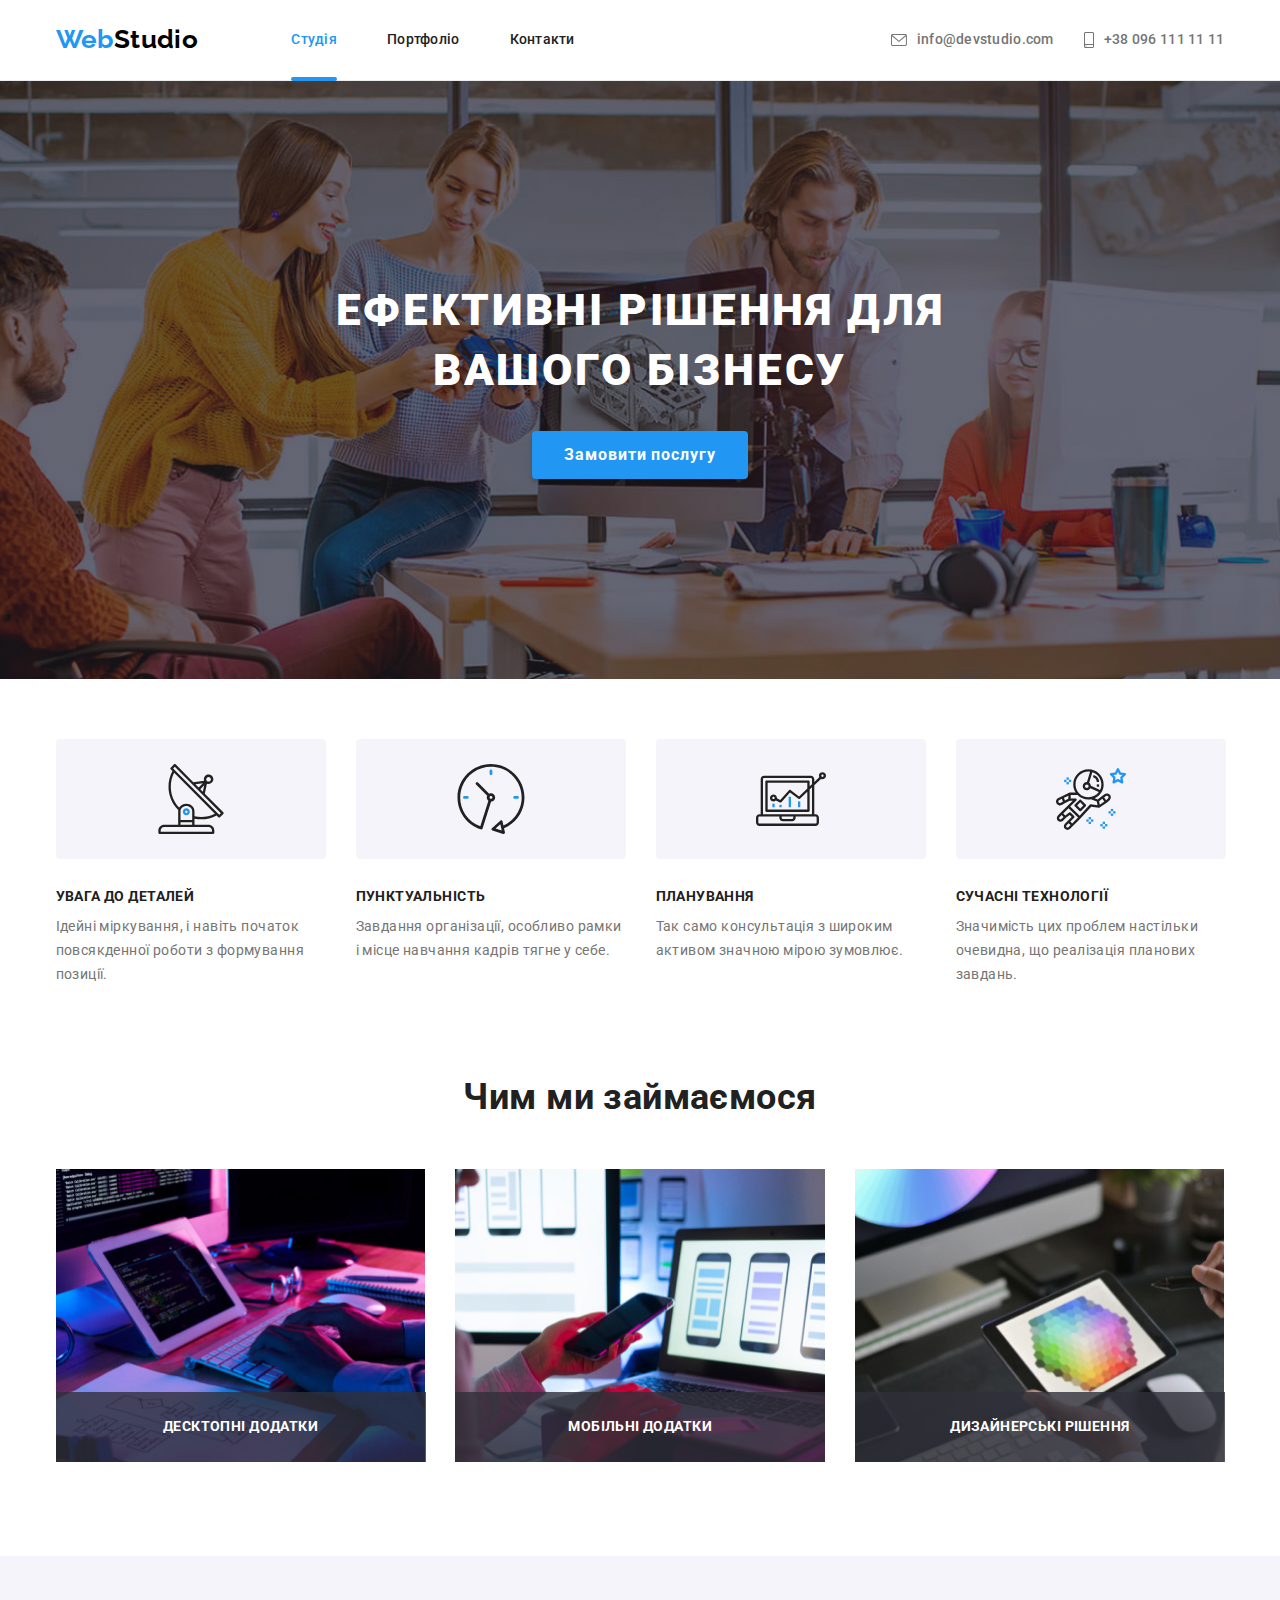
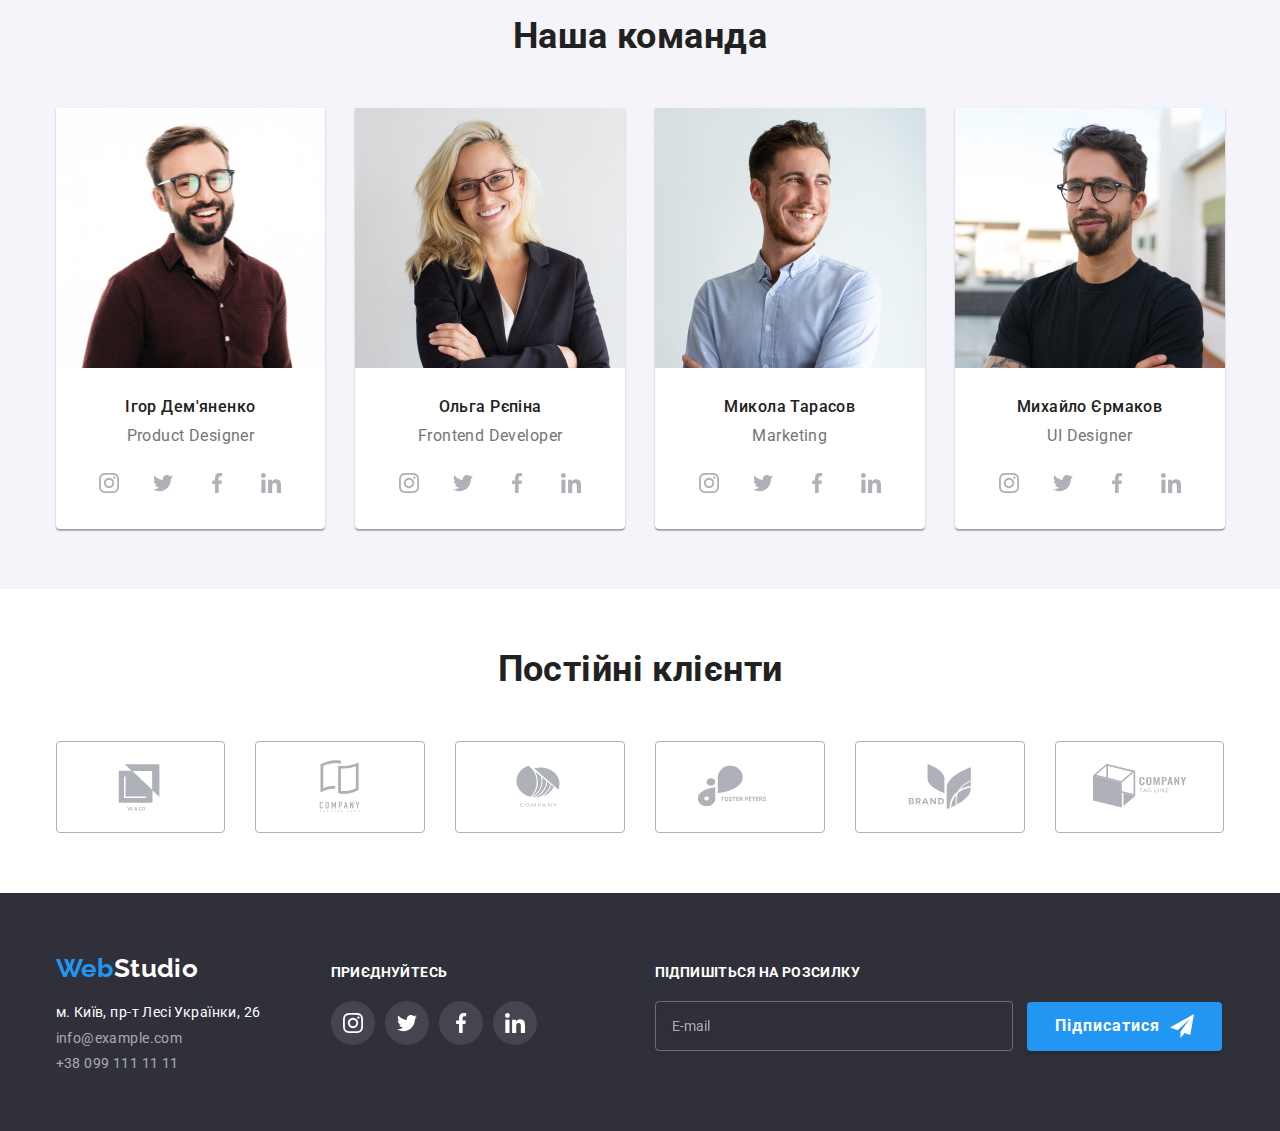
==== commit 3eab400c: "домашнє завдання 8" ====
--- a/index.html
+++ b/index.html
@@ -793,11 +793,11 @@
                 ></use>
               </svg>
             </span>
-            <p class="modal-check__text">Погоджуюся з розсилкою та приймаю&nbsp;
+            <span class="modal-check__text">Погоджуюся з розсилкою та приймаю&nbsp;
             <a
               class="modal-check__link"
               href="#">Умови договору</a>
-            </p> 
+           </span>
           </label>
 
           <button type="submit" class="modal-form__btn">Відправити</button>
--- a/css/main.min.css
+++ b/css/main.min.css
@@ -1 +1 @@
-:root{--primary-text-color: #212121;--primary-blue-color: #2196f3;--primary-white-color: #ffffff;--p-text: #757575;--icon-color: #afb1b8;--transition: 250ms cubic-bezier(0.4, 0, 0.2, 1)}.visually-hidden{position:absolute;white-space:nowrap;width:1px;height:1px;overflow:hidden;border:0;padding:0;clip:rect(0 0 0 0);-webkit-clip-path:inset(50%);clip-path:inset(50%);margin:-1px}h1,h2,h3,h4,p{margin-top:0;margin-bottom:0}ul,ol{margin:0;padding:0;list-style:none}.link{text-decoration:none}.list{list-style:none}.container{margin:0 auto;width:100%;padding:0}img{display:block;max-width:100%;height:auto;width:100%}button{cursor:pointer}textarea{resize:none}body{background-color:var(--primary-white-color);color:var(--primary-text-color);font-family:Roboto,sans-serif;letter-spacing:.03em;font-size:14px}.section{padding-top:60px;padding-bottom:60px}.container{min-width:320px;max-width:480px;padding-left:15px;padding-right:15px}@media screen and (min-width: 768px){.container{width:768px;max-width:1199px}}@media screen and (min-width: 1200px){.container{width:1200px}}.section__title{color:var(--primary-text-color);font-weight:700;font-size:36px;line-height:1.16;text-align:center;margin-bottom:30px}@media screen and (max-width: 1199px){.container__section{display:none}}@media screen and (min-width: 1200px){.section__title{margin-bottom:50px}}.logo{font-family:Raleway,cursive;font-weight:700;font-size:26px;line-height:1.2;color:#000;text-decoration:none}.logo__accent{color:var(--primary-blue-color)}@media screen and (min-width: 767px){.logo{margin-right:87px}}@media screen and (min-width: 1200px){.logo{margin-right:93px}}@media screen and (max-width: 767px){.site-nav{display:none}}@media screen and (min-width: 768px){.page-navigatior{display:-webkit-box;display:-ms-flexbox;display:flex;-webkit-box-align:center;-ms-flex-align:center;align-items:center}.site-nav{display:-webkit-box;display:-ms-flexbox;display:flex;-webkit-box-align:center;-ms-flex-align:center;align-items:center;-webkit-column-gap:50px;-moz-column-gap:50px;column-gap:50px}.site-nav__link{position:relative;color:var(--primary-text-color);font-weight:500;line-height:1.14;letter-spacing:.02em;display:-webkit-box;display:-ms-flexbox;display:flex;-webkit-box-align:center;-ms-flex-align:center;align-items:center;text-decoration:none;padding:32px 0;-webkit-transition:color var(--transition);transition:color var(--transition)}.site-nav__link:hover,.site-nav__link:focus{color:var(--primary-blue-color)}.site-nav__link--current{color:var(--primary-blue-color)}.site-nav__link--current::after{content:"";display:block;position:absolute;left:0;bottom:-1px;width:100%;height:4px;background:var(--primary-blue-color);border-radius:2px}}@media screen and (max-width: 767px){.contacts{display:none}}@media screen and (min-width: 768px){.contacts{display:block;-webkit-box-pack:center;-ms-flex-pack:center;justify-content:center;margin-left:auto;padding:20px 0}.contact__link{color:var(--p-text);font-weight:500;font-size:12px;line-height:1.14;letter-spacing:.02em;text-decoration:none;display:-webkit-box;display:-ms-flexbox;display:flex;-webkit-box-align:center;-ms-flex-align:center;align-items:center;-webkit-transition:color var(--transition);transition:color var(--transition)}.contact__link:hover,.contact__link:focus{color:var(--primary-blue-color)}.contact__item:first-child{margin-bottom:10px}.contact__icon{margin-right:8px;fill:currentColor}}@media screen and (min-width: 1200px){.contacts{display:-webkit-box;display:-ms-flexbox;display:flex;-webkit-box-align:center;-ms-flex-align:center;align-items:center}.contact__link{font-size:14px;display:-webkit-box;display:-ms-flexbox;display:flex}.contact__item{margin-left:30px}.contact__item:first-child{margin-bottom:0px}.contact__icon{margin-right:10px;fill:currentColor}}@media screen and (min-width: 320px){.footer-contacts{display:block;text-align:center;margin-top:20px}.footer-contacts__link{color:var(--primary-white-color);text-decoration:none;font-style:normal;-webkit-transition:color var(--transition);transition:color var(--transition)}.footer-contacts__link:hover,.footer-contacts__link:focus{color:var(--primary-blue-color)}.footer-contacts__item{margin-top:10px;margin-bottom:10px}.footer-contacts__link--color{color:rgba(255,255,255,.6)}}@media screen and (min-width: 1200px){.footer-contacts{margin-top:20px;margin-right:70px;text-align:left}.footer-contacts__link{color:var(--primary-white-color);text-decoration:none;font-style:normal;-webkit-transition:color var(--transition);transition:color var(--transition)}.footer-contacts__link:hover,.footer-contacts__link:focus{color:var(--primary-blue-color)}.footer-contacts__item{margin-top:9px;margin-bottom:9px}.footer-contacts__link--color{color:rgba(255,255,255,.6)}}@media screen and (min-width: 320px){.footer-socials{display:block;text-align:center;margin-bottom:60px}.footer-socials__title{font-weight:700;font-size:14px;line-height:1.14;text-transform:uppercase;color:var(--primary-white-color);display:-webkit-box;display:-ms-flexbox;display:flex;-webkit-box-pack:center;-ms-flex-pack:center;justify-content:center;margin-bottom:20px}.footer-socials__list{display:-webkit-box;display:-ms-flexbox;display:flex;-webkit-box-pack:center;-ms-flex-pack:center;justify-content:center;gap:10px}.footer-socials__link{display:-webkit-box;display:-ms-flexbox;display:flex;-webkit-box-pack:center;-ms-flex-pack:center;justify-content:center;-webkit-box-align:center;-ms-flex-align:center;align-items:center;width:44px;height:44px;background-color:rgba(255,255,255,.1);border-radius:50%;-webkit-transition:background-color var(--transition);transition:background-color var(--transition)}.footer-socials__link:hover,.footer-socials__link:focus{background-color:var(--primary-blue-color)}.footer-socials__icon{fill:var(--primary-white-color)}}@media screen and (min-width: 1200px){.footer-socials{margin-right:auto;margin-bottom:0}.footer-socials__title{font-weight:700;font-size:14px;line-height:1.14;text-transform:uppercase;text-align:left;color:var(--primary-white-color);display:-webkit-box;display:-ms-flexbox;display:flex;-webkit-box-align:baseline;-ms-flex-align:baseline;align-items:baseline;-webkit-box-pack:start;-ms-flex-pack:start;justify-content:start;margin-bottom:20px}.footer-socials__list{display:-webkit-box;display:-ms-flexbox;display:flex;gap:10px}.footer-socials__link{display:-webkit-box;display:-ms-flexbox;display:flex;-webkit-box-pack:center;-ms-flex-pack:center;justify-content:center;-webkit-box-align:center;-ms-flex-align:center;align-items:center;width:44px;height:44px;background-color:rgba(255,255,255,.1);border-radius:50%;-webkit-transition:background-color var(--transition);transition:background-color var(--transition)}.footer-socials__link:hover,.footer-socials__link:focus{background-color:var(--primary-blue-color)}.footer-socials__icon{fill:var(--primary-white-color)}}.footer-form{width:100%}.form-subscription{display:block;margin-top:20px}.form-subscription__input{margin-bottom:20px;width:100%;max-width:450px;height:50px;padding:15px 16px;border:1px solid rgba(255,255,255,.3);-webkit-filter:drop-shadow(0px 4px 4px rgba(0, 0, 0, 0.15));filter:drop-shadow(0px 4px 4px rgba(0, 0, 0, 0.15));border-radius:4px;outline:#fff;background-color:rgba(0,0,0,0);color:var(--primary-white-color)}.form-subscription__input::-webkit-input-placeholder{color:rgba(255,255,255,.6)}.form-subscription__input::-moz-placeholder{color:rgba(255,255,255,.6)}.form-subscription__input:-ms-input-placeholder{color:rgba(255,255,255,.6)}.form-subscription__input::-ms-input-placeholder{color:rgba(255,255,255,.6)}.form-subscription__input::placeholder{color:rgba(255,255,255,.6)}.form-subscription__btn{color:var(--primary-white-color);background-color:var(--primary-blue-color);border:var(--primary-blue-color);font-weight:700;font-size:16px;line-height:1.8;letter-spacing:.06em;-webkit-box-shadow:0px 4px 4px rgba(0,0,0,.15);box-shadow:0px 4px 4px rgba(0,0,0,.15);border-radius:4px;padding:10px 28px;display:-webkit-box;display:-ms-flexbox;display:flex;-webkit-box-align:center;-ms-flex-align:center;align-items:center;margin-left:auto;margin-right:auto}.form-subscription__icon{margin-left:10px}@media screen and (min-width: 1200px){.footer-form{width:570px;margin-left:auto}.form-subscription{display:-webkit-box;display:-ms-flexbox;display:flex;-webkit-box-pack:center;-ms-flex-pack:center;justify-content:center;-webkit-box-align:center;-ms-flex-align:center;align-items:center}.form-subscription__input{width:358px;height:50px;border:1px solid rgba(255,255,255,.3);-webkit-filter:drop-shadow(0px 4px 4px rgba(0, 0, 0, 0.15));filter:drop-shadow(0px 4px 4px rgba(0, 0, 0, 0.15));border-radius:4px;outline:#fff;margin-right:12px;margin-bottom:0;padding:15px 16px;background-color:rgba(0,0,0,0);color:var(--primary-white-color)}.form-subscription__input::-webkit-input-placeholder{color:rgba(255,255,255,.6)}.form-subscription__input::-moz-placeholder{color:rgba(255,255,255,.6)}.form-subscription__input:-ms-input-placeholder{color:rgba(255,255,255,.6)}.form-subscription__input::-ms-input-placeholder{color:rgba(255,255,255,.6)}.form-subscription__input::placeholder{color:rgba(255,255,255,.6)}.form-subscription__btn{color:var(--primary-white-color);background-color:var(--primary-blue-color);border:var(--primary-blue-color);font-weight:700;font-size:16px;line-height:1.8;letter-spacing:.06em;-webkit-box-shadow:0px 4px 4px rgba(0,0,0,.15);box-shadow:0px 4px 4px rgba(0,0,0,.15);border-radius:4px;padding:10px 28px;display:-webkit-box;display:-ms-flexbox;display:flex;-webkit-box-align:center;-ms-flex-align:center;align-items:center}.form-subscription__icon{margin-left:10px}}.backdrop.is-hidden{visibility:hidden;opacity:0;pointer-events:none}.backdrop{position:fixed;top:0;left:0;width:100%;height:100%;opacity:1;background-color:rgba(0,0,0,.2);z-index:1;-webkit-transition:opacity var(--transition),visibility var(--transition);transition:opacity var(--transition),visibility var(--transition)}.modal{position:absolute;top:50%;left:50%;-webkit-transform:translate(-50%, -50%);transform:translate(-50%, -50%);width:100%;max-width:450px;max-height:609px;background-color:#fff;padding:40px}.modal__btn{position:absolute;top:8px;right:8px;width:30px;height:30px;background-color:rgba(0,0,0,0);border:1px solid rgba(0,0,0,.1);border-radius:50%;display:-webkit-box;display:-ms-flexbox;display:flex;-webkit-box-pack:center;-ms-flex-pack:center;justify-content:center;-webkit-box-align:center;-ms-flex-align:center;align-items:center;padding:1px 6px}.modal__btn:hover,.modal__btn:focus{fill:#2196f3}@media screen and (min-width: 1200px){.modal{min-width:528px;min-height:581px}}.modal__title{font-weight:700;font-size:20px;line-height:1.5;text-align:center;margin-bottom:12px}.modal-form{display:-webkit-box;display:-ms-flexbox;display:flex;-webkit-box-orient:vertical;-webkit-box-direction:normal;-ms-flex-direction:column;flex-direction:column}.modal-field{font-size:12px;line-height:1.16;letter-spacing:.01em;color:var(--p-text);margin-bottom:10px}.modal-field__span{position:relative}.modal-field__input{width:100%;height:40px;padding-left:42px;border:1px solid rgba(33,33,33,.2);border-radius:4px;outline:var(--primary-white-color);-webkit-transition:border-color var(--transition);transition:border-color var(--transition)}.modal-field__input:focus{border-color:var(--primary-blue-color)}.modal-field__icon{position:absolute;top:50%;left:12px;-webkit-transform:translateY(-50%);transform:translateY(-50%);-webkit-transition:fill var(--transition);transition:fill var(--transition)}.modal-field__input:focus+.modal-field__icon{fill:var(--primary-blue-color)}.modal-form__modal-field{margin-bottom:20px}.modal-field__descr{display:block;margin-bottom:4px}.modal-field__comment{width:100%;height:120px;border:1px solid rgba(33,33,33,.2);border-radius:4px;padding:12px 16px;letter-spacing:.01em;outline:var(--primary-white-color);-webkit-transition:border-color var(--transition);transition:border-color var(--transition)}.modal-field__comment::-webkit-input-placeholder{color:rgba(117,117,117,.5)}.modal-field__comment::-moz-placeholder{color:rgba(117,117,117,.5)}.modal-field__comment:-ms-input-placeholder{color:rgba(117,117,117,.5)}.modal-field__comment::-ms-input-placeholder{color:rgba(117,117,117,.5)}.modal-field__comment::placeholder{color:rgba(117,117,117,.5)}.modal-field__comment:focus{border-color:var(--primary-blue-color)}.form-field-policy{color:var(--p-text);margin-top:20px;margin-bottom:30px;text-align:center}.modal-check{display:-webkit-box;display:-ms-flexbox;display:flex;-webkit-box-pack:center;-ms-flex-pack:center;justify-content:center;-webkit-box-align:center;-ms-flex-align:center;align-items:center;margin-bottom:30px;color:var(--p-text)}.modal-check__input{position:absolute;-webkit-appearance:none;-moz-appearance:none;appearance:none}.modal-check__checkbox{position:absolute;left:40px;cursor:pointer}.modal-check__input:focus+.modal-check__checkbox{-webkit-box-shadow:0 0 0 1px rgba(33,150,243,.5);box-shadow:0 0 0 1px rgba(33,150,243,.5)}.modal-check__input:checked+.modal-check__checkbox{background-color:var(--primary-blue-color);border:1px solid var(--primary-blue-color);border-radius:2px}.modal-check__icon{fill:var(--primary-white-color)}.check-success{position:absolute;left:40px;width:16px;height:15px;border:2px solid var(--primary-text-color);border-radius:2px;fill:rgba(0,0,0,0);display:-webkit-box;display:-ms-flexbox;display:flex;-webkit-box-pack:center;-ms-flex-pack:center;justify-content:center;-webkit-box-align:center;-ms-flex-align:center;align-items:center;cursor:pointer}.modal-check__input:checked~.check-success{display:none}.modal-check__text{font-size:12px;line-height:1.17;letter-spacing:.03em;color:#757575;margin-left:8px}.modal-check__link{color:var(--primary-blue-color)}.modal-form__btn{-ms-flex-item-align:center;align-self:center;font-weight:700;font-size:16px;line-height:1.8;letter-spacing:.06em;font-family:inherit;-webkit-box-shadow:0px 4px 4px rgba(0,0,0,.15);box-shadow:0px 4px 4px rgba(0,0,0,.15);border-radius:4px;padding:10px 52px;color:var(--primary-white-color);background-color:var(--primary-blue-color);border:var(--primary-blue-color);-webkit-transition:background-color var(--transition),-webkit-box-shadow var(--transition);transition:background-color var(--transition),-webkit-box-shadow var(--transition);transition:background-color var(--transition),box-shadow var(--transition);transition:background-color var(--transition),box-shadow var(--transition),-webkit-box-shadow var(--transition)}.modal-form__btn:hover,.modal-form__btn:focus{background-color:#188ce8;-webkit-box-shadow:0px 4px 4px rgba(0,0,0,.15);box-shadow:0px 4px 4px rgba(0,0,0,.15)}@media screen and (min-width: 1200px){.modal-check__checkbox{left:52px}.check-success{left:52px}.modal-check__text{font-size:14px}}@media screen and (max-width: 767px){.mobile-menu{position:fixed;top:0;left:0;width:100%;height:100%;z-index:100;opacity:0;visibility:hidden;pointer-events:none;background-color:#fff;-webkit-transition:opacity var(--transition),visibility var(--transition);transition:opacity var(--transition),visibility var(--transition)}.mobile-menu.is-open{opacity:1;visibility:visible;pointer-events:auto}.mobile-menu{position:fixed;top:0;left:0;z-index:1;background-color:#fff;width:100vw;height:100vh}.mobile-menu__container{display:-webkit-box;display:-ms-flexbox;display:flex;-webkit-box-orient:vertical;-webkit-box-direction:normal;-ms-flex-direction:column;flex-direction:column;-webkit-box-pack:justify;-ms-flex-pack:justify;justify-content:space-between;height:100%;margin:0 auto;width:100%;padding-left:40px}.mobile-menu-nav{padding-top:48px}.mobile-menu__close-btn{position:absolute;right:15px;top:0;display:block;width:40px;height:40px;margin-left:auto;padding:10px 0 0 0;border:none;background-color:var(--bg-page-colour)}.mobile-menu__close-icon{padding:11px;width:40px;height:40px}.mobile-nav__item:not(:last-child){margin-bottom:32px}.mobile-nav__link{text-decoration:none;font-weight:500;font-size:40px;line-height:1.175;letter-spacing:.02em;color:#212121}.mobile-nav__link--current{color:var(--primary-blue-color)}.mobile-contact__item:not(:last-child){margin-bottom:32px}.mobile-contact__link{font-weight:500;font-size:34px;line-height:1.17;letter-spacing:.02em;text-decoration:none;color:var(--primary-blue-color)}.mobile-contact__link-mail{font-weight:500;font-size:24px;line-height:1.17;letter-spacing:.02em;text-decoration:none;color:var(--p-text)}.mobile-socials-menu{display:-webkit-box;display:-ms-flexbox;display:flex;margin-top:64px;padding-bottom:48px}.mobile-socials-menu__item{padding-left:10px;padding-right:10px}.mobile-socials-menu__item:first-child{padding-left:0}.mobile-socials-menu__item:last-child{padding-right:0}.mobile-socials-menu__link{position:relative;font-weight:500;font-size:18px;line-height:1.22;letter-spacing:.02em;text-decoration:none;color:var(--primary-blue-color)}.mobile-socials-menu__link::after{content:"";position:absolute;bottom:50%;width:20px;height:1px;border:1px solid rgba(33,33,33,.2);-webkit-transform:rotate(90deg);transform:rotate(90deg)}.mobile-socials-menu__link-end{font-weight:500;font-size:18px;line-height:1.22;letter-spacing:.02em;text-decoration:none;color:var(--primary-blue-color)}}@media screen and (min-width: 768px){.mobile-menu{display:none}}@media screen and (min-width: 768px){.footer-tablet{display:-webkit-box;display:-ms-flexbox;display:flex;-webkit-box-align:baseline;-ms-flex-align:baseline;align-items:baseline;-ms-flex-pack:distribute;justify-content:space-around}}@media screen and (min-width: 1200px){.footer-tablet{display:-webkit-box;display:-ms-flexbox;display:flex;text-align:left;-webkit-box-pack:center;-ms-flex-pack:center;justify-content:center}}.footer-logo{font-family:Raleway,cursive;font-weight:700;font-size:26px;line-height:1.2;text-decoration:none;color:var(--primary-white-color)}.footer-logo__accent{color:var(--primary-blue-color)}.page-header{border-bottom:1px solid #ececec}@media screen and (max-width: 767px){.open-menu-btn{line-height:0;border:none;background-color:rgba(0,0,0,0);padding:0}.open-menu-btn__icon{width:40px;height:40px}}@media screen and (min-width: 768px){.open-menu-btn{display:none}.page-navigatior{display:-webkit-box;display:-ms-flexbox;display:flex;-webkit-box-align:center;-ms-flex-align:center;align-items:center}}@media screen and (min-width: 1200px){.page-header{padding:0}}.hero{max-width:1600px;margin-left:auto;margin-right:auto;background-color:#c4c4c4;padding-top:118px;padding-bottom:118px;text-align:center;background-image:-webkit-gradient(linear, left top, left bottom, from(rgba(47, 48, 58, 0.4)), to(rgba(47, 48, 58, 0.4))),url("image/hero/hero-bg-mobile.jpg");background-image:linear-gradient(rgba(47, 48, 58, 0.4), rgba(47, 48, 58, 0.4)),url("image/hero/hero-bg-mobile.jpg");background-position:center top;background-repeat:no-repeat;background-size:cover}@media sceen and (min-device-pixel-ratio: 2)and (max-width: 767px),sceen and (-webkit-min-device-pixel-ratio: 2)and (max-width: 767px),sceen and (min-resolution: 192dpi)and (max-width: 767px),sceen and (min-resolution: 2dppx)and (max-width: 767px){.hero{background-image:-webkit-gradient(linear, left top, left bottom, from(rgba(47, 48, 58, 0.4)), to(rgba(47, 48, 58, 0.4))),url("image/hero/hero-bg-mobile@2x.jpg");background-image:linear-gradient(rgba(47, 48, 58, 0.4), rgba(47, 48, 58, 0.4)),url("image/hero/hero-bg-mobile@2x.jpg")}}.hero__title{color:var(--primary-white-color);font-weight:900;font-size:26px;line-height:1.62;text-align:center;letter-spacing:.06em;text-transform:uppercase;margin-left:auto;margin-right:auto;margin-bottom:30px}.hero__btn{color:var(--primary-white-color);background-color:var(--primary-blue-color);border:var(--primary-blue-color);font-weight:700;font-size:16px;line-height:1.8;letter-spacing:.06em;font-family:inherit;-webkit-box-shadow:0px 4px 4px rgba(0,0,0,.15);box-shadow:0px 4px 4px rgba(0,0,0,.15);border-radius:4px;padding:10px 24px}@media screen and (min-width: 768px){.hero{background-image:-webkit-gradient(linear, left top, left bottom, from(rgba(47, 48, 58, 0.4)), to(rgba(47, 48, 58, 0.4))),url("image/hero/hero-bg-tablet.jpg");background-image:linear-gradient(rgba(47, 48, 58, 0.4), rgba(47, 48, 58, 0.4)),url("image/hero/hero-bg-tablet.jpg");background-position:center top;background-repeat:no-repeat;background-size:cover}.hero__title{max-width:360px}}@media screen and (min-device-pixel-ratio: 2)and (min-width: 768px),screen and (-webkit-min-device-pixel-ratio: 2)and (min-width: 768px),screen and (min-resolution: 192dpi)and (min-width: 768px),screen and (min-resolution: 2dppx)and (min-width: 768px){.hero{background-image:-webkit-gradient(linear, left top, left bottom, from(rgba(47, 48, 58, 0.4)), to(rgba(47, 48, 58, 0.4))),url("image/hero/hero-bg-tablet@2x.jpg");background-image:linear-gradient(rgba(47, 48, 58, 0.4), rgba(47, 48, 58, 0.4)),url("image/hero/hero-bg-tablet@2x.jpg");background-position:center top;background-repeat:no-repeat;background-size:cover}}@media screen and (min-width: 1200px){.hero{background-image:-webkit-gradient(linear, left top, left bottom, from(rgba(47, 48, 58, 0.4)), to(rgba(47, 48, 58, 0.4))),url("image/hero/hero-bg-desktop.jpg");background-image:linear-gradient(rgba(47, 48, 58, 0.4), rgba(47, 48, 58, 0.4)),url("image/hero/hero-bg-desktop.jpg");padding-top:200px;padding-bottom:200px}.hero__title{font-size:44px;line-height:1.36;max-width:696px}.hero__btn{padding:10px 32px}}@media screen and (min-device-pixel-ratio: 2)and (min-width: 1200px),screen and (-webkit-min-device-pixel-ratio: 2)and (min-width: 1200px),screen and (min-resolution: 192dpi)and (min-width: 1200px),screen and (min-resolution: 2dppx)and (min-width: 1200px){.hero{background-image:-webkit-gradient(linear, left top, left bottom, from(rgba(47, 48, 58, 0.4)), to(rgba(47, 48, 58, 0.4))),url("image/hero/hero-bg-desktop@2x.jpg");background-image:linear-gradient(rgba(47, 48, 58, 0.4), rgba(47, 48, 58, 0.4)),url("image/hero/hero-bg-desktop@2x.jpg");padding-top:200px;padding-bottom:200px}}.features{text-align:center}.feature__item{-ms-flex-preferred-size:calc((100% - 90px)/4);flex-basis:calc((100% - 90px)/4);-webkit-box-align:center;-ms-flex-align:center;align-items:center}.feature__item:not(:last-child){margin-bottom:30px}.feature__icon{width:100%;height:120px;display:-webkit-box;display:-ms-flexbox;display:flex;-webkit-box-pack:center;-ms-flex-pack:center;justify-content:center;-webkit-box-align:center;-ms-flex-align:center;align-items:center;background-color:#f5f4fa;border-radius:4px;margin-bottom:30px}.feature__title{color:var(--primary-text-color);font-weight:700;line-height:1.14;font-size:14px;text-transform:uppercase;margin-bottom:10px}.feature__text{color:var(--p-text);line-height:1.7}@media screen and (min-width: 768px){.features{display:-webkit-box;display:-ms-flexbox;display:flex;-webkit-box-orient:horizontal;-webkit-box-direction:normal;-ms-flex-direction:row;flex-direction:row;-ms-flex-wrap:wrap;flex-wrap:wrap;-webkit-column-gap:30px;-moz-column-gap:30px;column-gap:30px;text-align:left}.feature__item{width:354px}.feature__icon{width:354px;padding-top:25px;padding-bottom:25px;display:-webkit-box;display:-ms-flexbox;display:flex;-webkit-box-pack:center;-ms-flex-pack:center;justify-content:center;-webkit-box-align:center;-ms-flex-align:center;align-items:center;margin-bottom:30px;text-align:start}}@media screen and (min-width: 1200px){.features{-ms-flex-wrap:nowrap;flex-wrap:nowrap}.feature__icon{width:270px;height:120px}}@media screen and (max-width: 1199px){.section__container{display:none}}@media screen and (min-width: 1200px){.section__container{display:block;padding-top:0px;padding-bottom:94px}.work-list{display:-webkit-box;display:-ms-flexbox;display:flex;-webkit-column-gap:30px;-moz-column-gap:30px;column-gap:30px}.work-list__image{-ms-flex-preferred-size:calc((100% - 60px)/3);flex-basis:calc((100% - 60px)/3);position:relative}.work-list__descr{width:370px;height:70px;position:absolute;bottom:0;display:-webkit-box;display:-ms-flexbox;display:flex;-webkit-box-pack:center;-ms-flex-pack:center;justify-content:center;-webkit-box-align:center;-ms-flex-align:center;align-items:center;text-transform:uppercase;font-weight:700;line-height:1.14;color:var(--primary-white-color);background-color:rgba(47,48,58,.8)}}.team-list{row-gap:30px}.team-list__card{background-color:var(--primary-white-color);max-width:450px;-webkit-box-shadow:0px 1px 3px rgba(0,0,0,.12),0px 1px 1px rgba(0,0,0,.14),0px 2px 1px rgba(0,0,0,.2);box-shadow:0px 1px 3px rgba(0,0,0,.12),0px 1px 1px rgba(0,0,0,.14),0px 2px 1px rgba(0,0,0,.2);border-radius:0px 0px 4px 4px}.team-list__card:not(:last-child){margin-bottom:30px}.team-list__title{font-weight:500;font-size:16px;line-height:1.18;text-align:center;padding-top:30px;margin-bottom:10px}.team-list__text{color:var(--p-text);font-size:16px;line-height:1.18;text-align:center;margin-bottom:16px}.socials{display:-webkit-box;display:-ms-flexbox;display:flex;-webkit-box-pack:center;-ms-flex-pack:center;justify-content:center;-webkit-box-align:center;-ms-flex-align:center;align-items:center;padding-bottom:24px;gap:10px}.socials__link{display:-webkit-box;display:-ms-flexbox;display:flex;-webkit-box-pack:center;-ms-flex-pack:center;justify-content:center;-webkit-box-align:center;-ms-flex-align:center;align-items:center;width:44px;height:44px;border-radius:50%;color:var(--icon-color);-webkit-transition:color var(--transition),background-color var(--transition);transition:color var(--transition),background-color var(--transition)}.socials__link:hover,.socials__link:focus{background-color:var(--primary-blue-color);color:var(--primary-white-color)}.socials__icon{fill:currentColor}@media screen and (min-width: 768px){.team-list{display:-webkit-box;display:-ms-flexbox;display:flex;-ms-flex-wrap:wrap;flex-wrap:wrap;gap:30px}.team-list__card{width:calc((100% - 30px)/2);max-width:354px;background-color:var(--primary-white-color);-webkit-box-shadow:0px 1px 3px rgba(0,0,0,.12),0px 1px 1px rgba(0,0,0,.14),0px 2px 1px rgba(0,0,0,.2);box-shadow:0px 1px 3px rgba(0,0,0,.12),0px 1px 1px rgba(0,0,0,.14),0px 2px 1px rgba(0,0,0,.2);border-radius:0px 0px 4px 4px}.team-list__card:not(:last-child){margin-bottom:0}.team-list__title{font-weight:500;font-size:16px;line-height:1.18;text-align:center;padding-top:30px;margin-bottom:10px}.team-list__text{color:var(--p-text);font-size:16px;line-height:1.18;text-align:center;margin-bottom:16px}.socials{display:-webkit-box;display:-ms-flexbox;display:flex;-webkit-box-pack:center;-ms-flex-pack:center;justify-content:center;-webkit-box-align:center;-ms-flex-align:center;align-items:center;padding-bottom:24px;gap:10px}.socials__link{display:-webkit-box;display:-ms-flexbox;display:flex;-webkit-box-pack:center;-ms-flex-pack:center;justify-content:center;-webkit-box-align:center;-ms-flex-align:center;align-items:center;width:44px;height:44px;border-radius:50%;color:var(--icon-color);-webkit-transition:color var(--transition),background-color var(--transition);transition:color var(--transition),background-color var(--transition)}.socials__link:hover,.socials__link:focus{background-color:var(--primary-blue-color);color:var(--primary-white-color)}.socials__icon{fill:currentColor}}@media screen and (min-width: 1200px){.team-list{-ms-flex-wrap:nowrap;flex-wrap:nowrap}.team-list__card{-ms-flex-preferred-size:calc((100% - 90px)/4);flex-basis:calc((100% - 90px)/4)}}.clients{display:-webkit-box;display:-ms-flexbox;display:flex;-ms-flex-wrap:wrap;flex-wrap:wrap;gap:30px}.client__item{width:calc((100% - 30px)/2)}.client__link{display:-webkit-box;display:-ms-flexbox;display:flex;-webkit-box-pack:center;-ms-flex-pack:center;justify-content:center;-webkit-box-align:center;-ms-flex-align:center;align-items:center;width:100%;height:92px;color:var(--icon-color);border-radius:4px;border:1px solid var(--icon-color);-webkit-transition:color var(--transition),border-color var(--transition);transition:color var(--transition),border-color var(--transition)}.client__link:hover,.client__link:focus,.client__link:active{color:var(--primary-blue-color);border-color:var(--primary-blue-color)}.client__icon{fill:currentColor}@media screen and (min-width: 768px){.client__item{width:calc((100% - 60px)/3)}}@media screen and (min-width: 1200px){.clients{-ms-flex-wrap:nowrap;flex-wrap:nowrap}.client__item{width:calc((100% - 150px)/6)}}.filter-list{display:-webkit-box;display:-ms-flexbox;display:flex;-ms-flex-wrap:wrap;flex-wrap:wrap;max-width:330px;-webkit-column-gap:8px;-moz-column-gap:8px;column-gap:8px;margin-bottom:40px}.filter-list__item{margin-bottom:15px}.filter-list__btn{color:var(--primary-text-color);background-color:#f5f4fa;font-weight:500;font-size:16px;line-height:1.6;font-family:inherit;display:inline-block;border-radius:4px;border-color:#f5f4fa;border-style:none;padding:6px 25px;-webkit-transition:background-color var(--transition),color var(--transition),-webkit-box-shadow var(--transition);transition:background-color var(--transition),color var(--transition),-webkit-box-shadow var(--transition);transition:background-color var(--transition),color var(--transition),box-shadow var(--transition);transition:background-color var(--transition),color var(--transition),box-shadow var(--transition),-webkit-box-shadow var(--transition)}.filter-list__btn:hover,.filter-list__btn:focus{color:var(--primary-white-color);background-color:var(--primary-blue-color);-webkit-box-shadow:0px 3px 1px rgba(0,0,0,.1),0px 1px 2px rgba(0,0,0,.08),0px 2px 2px rgba(0,0,0,.12);box-shadow:0px 3px 1px rgba(0,0,0,.1),0px 1px 2px rgba(0,0,0,.08),0px 2px 2px rgba(0,0,0,.12)}.filter-list__btn--current{background-color:var(--primary-blue-color);color:var(--primary-white-color)}@media screen and (min-width: 768px){.filter-list{-webkit-box-pack:center;-ms-flex-pack:center;justify-content:center;-ms-flex-wrap:nowrap;flex-wrap:nowrap;max-width:100%;margin-bottom:14px}}@media screen and (min-width: 1200px){.filter-list{margin-bottom:50px}}.portfolio{display:-webkit-box;display:-ms-flexbox;display:flex;-ms-flex-wrap:wrap;flex-wrap:wrap;row-gap:30px}.portfolio__item{width:100%}.portfolio__link{display:block;text-decoration:none;-webkit-transition:-webkit-box-shadow var(--transition);transition:-webkit-box-shadow var(--transition);transition:box-shadow var(--transition);transition:box-shadow var(--transition), -webkit-box-shadow var(--transition)}.portfolio__link:hover,.portfolio__link:focus{-webkit-box-shadow:0px 1px 1px rgba(0,0,0,.12),0px 4px 4px rgba(0,0,0,.06),1px 4px 6px rgba(0,0,0,.16);box-shadow:0px 1px 1px rgba(0,0,0,.12),0px 4px 4px rgba(0,0,0,.06),1px 4px 6px rgba(0,0,0,.16)}.portfolio__overlay{position:relative;overflow:hidden}.portfolio__border{border:1px solid #eee;border-top:none;padding:20px 24px}.portfolio__title{color:var(--primary-text-color);font-weight:700;font-size:18px;line-height:2;letter-spacing:.06em;margin-bottom:4px}.portfolio__descr{color:var(--p-text);font-size:16px;line-height:1.8}.portfolio__content{position:absolute;bottom:0;width:100%;height:100%;background-color:rgba(33,150,243,.9);color:var(--primary-white-color);font-size:18px;line-height:1.5;display:-webkit-box;display:-ms-flexbox;display:flex;-webkit-box-pack:center;-ms-flex-pack:center;justify-content:center;-webkit-box-align:center;-ms-flex-align:center;align-items:center;padding:63px 24px;-webkit-transform:translateY(100%);transform:translateY(100%);-webkit-transition:-webkit-transform var(--transition);transition:-webkit-transform var(--transition);transition:transform var(--transition);transition:transform var(--transition), -webkit-transform var(--transition)}.portfolio__link:hover .portfolio__content,.portfolio__link:focus .portfolio__content{-webkit-transform:translateY(0);transform:translateY(0)}@media screen and (min-width: 768px){.portfolio{gap:30px}.portfolio__item{-ms-flex-preferred-size:calc((100% - 30px)/2);flex-basis:calc((100% - 30px)/2)}.portfolio__first-card{padding-bottom:56px}}@media screen and (min-width: 1200px){.portfolio__item{-ms-flex-preferred-size:calc((100% - 60px)/3);flex-basis:calc((100% - 60px)/3)}.portfolio__first-card{padding-bottom:20px}}.footer{background-color:#2f303a;padding-top:60px;padding-bottom:60px}.footer__item{margin-bottom:60px}@media screen and (min-width: 1200px){.footer{display:-webkit-box;display:-ms-flexbox;display:flex}.footer__item{margin:0}}.container--flex{display:-webkit-box;display:-ms-flexbox;display:flex;-webkit-box-align:center;-ms-flex-align:center;align-items:center}@media screen and (max-width: 767px){.container--flex{-webkit-box-pack:justify;-ms-flex-pack:justify;justify-content:space-between;padding-top:10px;padding-bottom:10px}}.section--grey{background-color:#f5f4fa}@media screen and (min-width: 320px){.container--baseline{display:block;text-align:center}}@media screen and (min-width: 1200px){.container--baseline{display:-webkit-box;display:-ms-flexbox;display:flex;-webkit-box-align:baseline;-ms-flex-align:baseline;align-items:baseline}}/*# sourceMappingURL=main.min.css.map */+:root{--primary-text-color: #212121;--primary-blue-color: #2196f3;--primary-white-color: #ffffff;--p-text: #757575;--icon-color: #afb1b8;--transition: 250ms cubic-bezier(0.4, 0, 0.2, 1)}.visually-hidden{position:absolute;white-space:nowrap;width:1px;height:1px;overflow:hidden;border:0;padding:0;clip:rect(0 0 0 0);-webkit-clip-path:inset(50%);clip-path:inset(50%);margin:-1px}h1,h2,h3,h4,p{margin-top:0;margin-bottom:0}ul,ol{margin:0;padding:0;list-style:none}.link{text-decoration:none}.list{list-style:none}.container{margin:0 auto;width:100%;padding:0}img{display:block;max-width:100%;height:auto;width:100%}button{cursor:pointer}textarea{resize:none}body{background-color:var(--primary-white-color);color:var(--primary-text-color);font-family:Roboto,sans-serif;letter-spacing:.03em;font-size:14px}.section{padding-top:60px;padding-bottom:60px}.container{min-width:320px;max-width:480px;padding-left:15px;padding-right:15px}@media screen and (min-width: 768px){.container{width:768px;max-width:1199px}}@media screen and (min-width: 1200px){.container{width:1200px}}.section__title{color:var(--primary-text-color);font-weight:700;font-size:36px;line-height:1.16;text-align:center;margin-bottom:30px}@media screen and (max-width: 1199px){.container__section{display:none}}@media screen and (min-width: 1200px){.section__title{margin-bottom:50px}}.logo{font-family:Raleway,cursive;font-weight:700;font-size:26px;line-height:1.2;color:#000;text-decoration:none}.logo__accent{color:var(--primary-blue-color)}@media screen and (min-width: 767px){.logo{margin-right:87px}}@media screen and (min-width: 1200px){.logo{margin-right:93px}}@media screen and (max-width: 767px){.site-nav{display:none}}@media screen and (min-width: 768px){.page-navigatior{display:-webkit-box;display:-ms-flexbox;display:flex;-webkit-box-align:center;-ms-flex-align:center;align-items:center}.site-nav{display:-webkit-box;display:-ms-flexbox;display:flex;-webkit-box-align:center;-ms-flex-align:center;align-items:center;-webkit-column-gap:50px;-moz-column-gap:50px;column-gap:50px}.site-nav__link{position:relative;color:var(--primary-text-color);font-weight:500;line-height:1.14;letter-spacing:.02em;display:-webkit-box;display:-ms-flexbox;display:flex;-webkit-box-align:center;-ms-flex-align:center;align-items:center;text-decoration:none;padding:32px 0;-webkit-transition:color var(--transition);transition:color var(--transition)}.site-nav__link:hover,.site-nav__link:focus{color:var(--primary-blue-color)}.site-nav__link--current{color:var(--primary-blue-color)}.site-nav__link--current::after{content:"";display:block;position:absolute;left:0;bottom:-1px;width:100%;height:4px;background:var(--primary-blue-color);border-radius:2px}}@media screen and (max-width: 767px){.contacts{display:none}}@media screen and (min-width: 768px){.contacts{display:block;-webkit-box-pack:center;-ms-flex-pack:center;justify-content:center;margin-left:auto;padding:20px 0}.contact__link{color:var(--p-text);font-weight:500;font-size:12px;line-height:1.14;letter-spacing:.02em;text-decoration:none;display:-webkit-box;display:-ms-flexbox;display:flex;-webkit-box-align:center;-ms-flex-align:center;align-items:center;-webkit-transition:color var(--transition);transition:color var(--transition)}.contact__link:hover,.contact__link:focus{color:var(--primary-blue-color)}.contact__item:first-child{margin-bottom:10px}.contact__icon{margin-right:8px;fill:currentColor}}@media screen and (min-width: 1200px){.contacts{display:-webkit-box;display:-ms-flexbox;display:flex;-webkit-box-align:center;-ms-flex-align:center;align-items:center}.contact__link{font-size:14px;display:-webkit-box;display:-ms-flexbox;display:flex}.contact__item{margin-left:30px}.contact__item:first-child{margin-bottom:0px}.contact__icon{margin-right:10px;fill:currentColor}}@media screen and (min-width: 320px){.footer-contacts{display:block;text-align:center;margin-top:20px}.footer-contacts__link{color:var(--primary-white-color);text-decoration:none;font-style:normal;-webkit-transition:color var(--transition);transition:color var(--transition)}.footer-contacts__link:hover,.footer-contacts__link:focus{color:var(--primary-blue-color)}.footer-contacts__item{margin-top:10px;margin-bottom:10px}.footer-contacts__link--color{color:rgba(255,255,255,.6)}}@media screen and (min-width: 1200px){.footer-contacts{margin-top:20px;margin-right:70px;text-align:left}.footer-contacts__link{color:var(--primary-white-color);text-decoration:none;font-style:normal;-webkit-transition:color var(--transition);transition:color var(--transition)}.footer-contacts__link:hover,.footer-contacts__link:focus{color:var(--primary-blue-color)}.footer-contacts__item{margin-top:9px;margin-bottom:9px}.footer-contacts__link--color{color:rgba(255,255,255,.6)}}@media screen and (min-width: 320px){.footer-socials{display:block;text-align:center;margin-bottom:60px}.footer-socials__title{font-weight:700;font-size:14px;line-height:1.14;text-transform:uppercase;color:var(--primary-white-color);display:-webkit-box;display:-ms-flexbox;display:flex;-webkit-box-pack:center;-ms-flex-pack:center;justify-content:center;margin-bottom:20px}.footer-socials__list{display:-webkit-box;display:-ms-flexbox;display:flex;-webkit-box-pack:center;-ms-flex-pack:center;justify-content:center;gap:10px}.footer-socials__link{display:-webkit-box;display:-ms-flexbox;display:flex;-webkit-box-pack:center;-ms-flex-pack:center;justify-content:center;-webkit-box-align:center;-ms-flex-align:center;align-items:center;width:44px;height:44px;background-color:rgba(255,255,255,.1);border-radius:50%;-webkit-transition:background-color var(--transition);transition:background-color var(--transition)}.footer-socials__link:hover,.footer-socials__link:focus{background-color:var(--primary-blue-color)}.footer-socials__icon{fill:var(--primary-white-color)}}@media screen and (min-width: 1200px){.footer-socials{margin-right:auto;margin-bottom:0}.footer-socials__title{font-weight:700;font-size:14px;line-height:1.14;text-transform:uppercase;text-align:left;color:var(--primary-white-color);display:-webkit-box;display:-ms-flexbox;display:flex;-webkit-box-align:baseline;-ms-flex-align:baseline;align-items:baseline;-webkit-box-pack:start;-ms-flex-pack:start;justify-content:start;margin-bottom:20px}.footer-socials__list{display:-webkit-box;display:-ms-flexbox;display:flex;gap:10px}.footer-socials__link{display:-webkit-box;display:-ms-flexbox;display:flex;-webkit-box-pack:center;-ms-flex-pack:center;justify-content:center;-webkit-box-align:center;-ms-flex-align:center;align-items:center;width:44px;height:44px;background-color:rgba(255,255,255,.1);border-radius:50%;-webkit-transition:background-color var(--transition);transition:background-color var(--transition)}.footer-socials__link:hover,.footer-socials__link:focus{background-color:var(--primary-blue-color)}.footer-socials__icon{fill:var(--primary-white-color)}}.footer-form{width:100%}.form-subscription{display:block;margin-top:20px}.form-subscription__input{margin-bottom:20px;width:100%;max-width:450px;height:50px;padding:15px 16px;border:1px solid rgba(255,255,255,.3);-webkit-filter:drop-shadow(0px 4px 4px rgba(0, 0, 0, 0.15));filter:drop-shadow(0px 4px 4px rgba(0, 0, 0, 0.15));border-radius:4px;outline:#fff;background-color:rgba(0,0,0,0);color:var(--primary-white-color)}.form-subscription__input::-webkit-input-placeholder{color:rgba(255,255,255,.6)}.form-subscription__input::-moz-placeholder{color:rgba(255,255,255,.6)}.form-subscription__input:-ms-input-placeholder{color:rgba(255,255,255,.6)}.form-subscription__input::-ms-input-placeholder{color:rgba(255,255,255,.6)}.form-subscription__input::placeholder{color:rgba(255,255,255,.6)}.form-subscription__btn{color:var(--primary-white-color);background-color:var(--primary-blue-color);border:var(--primary-blue-color);font-weight:700;font-size:16px;line-height:1.8;letter-spacing:.06em;-webkit-box-shadow:0px 4px 4px rgba(0,0,0,.15);box-shadow:0px 4px 4px rgba(0,0,0,.15);border-radius:4px;padding:10px 28px;display:-webkit-box;display:-ms-flexbox;display:flex;-webkit-box-align:center;-ms-flex-align:center;align-items:center;margin-left:auto;margin-right:auto}.form-subscription__icon{margin-left:10px}@media screen and (min-width: 1200px){.footer-form{width:570px;margin-left:auto}.form-subscription{display:-webkit-box;display:-ms-flexbox;display:flex;-webkit-box-pack:center;-ms-flex-pack:center;justify-content:center;-webkit-box-align:center;-ms-flex-align:center;align-items:center}.form-subscription__input{width:358px;height:50px;border:1px solid rgba(255,255,255,.3);-webkit-filter:drop-shadow(0px 4px 4px rgba(0, 0, 0, 0.15));filter:drop-shadow(0px 4px 4px rgba(0, 0, 0, 0.15));border-radius:4px;outline:#fff;margin-right:12px;margin-bottom:0;padding:15px 16px;background-color:rgba(0,0,0,0);color:var(--primary-white-color)}.form-subscription__input::-webkit-input-placeholder{color:rgba(255,255,255,.6)}.form-subscription__input::-moz-placeholder{color:rgba(255,255,255,.6)}.form-subscription__input:-ms-input-placeholder{color:rgba(255,255,255,.6)}.form-subscription__input::-ms-input-placeholder{color:rgba(255,255,255,.6)}.form-subscription__input::placeholder{color:rgba(255,255,255,.6)}.form-subscription__btn{color:var(--primary-white-color);background-color:var(--primary-blue-color);border:var(--primary-blue-color);font-weight:700;font-size:16px;line-height:1.8;letter-spacing:.06em;-webkit-box-shadow:0px 4px 4px rgba(0,0,0,.15);box-shadow:0px 4px 4px rgba(0,0,0,.15);border-radius:4px;padding:10px 28px;display:-webkit-box;display:-ms-flexbox;display:flex;-webkit-box-align:center;-ms-flex-align:center;align-items:center}.form-subscription__icon{margin-left:10px}}.backdrop.is-hidden{visibility:hidden;opacity:0;pointer-events:none}.backdrop{position:fixed;top:0;left:0;width:100%;height:100%;opacity:1;background-color:rgba(0,0,0,.2);z-index:1;-webkit-transition:opacity var(--transition),visibility var(--transition);transition:opacity var(--transition),visibility var(--transition)}.modal{position:absolute;top:50%;left:50%;-webkit-transform:translate(-50%, -50%);transform:translate(-50%, -50%);width:100%;max-width:450px;max-height:609px;background-color:#fff;padding:40px}.modal__btn{position:absolute;top:8px;right:8px;width:30px;height:30px;background-color:rgba(0,0,0,0);border:1px solid rgba(0,0,0,.1);border-radius:50%;display:-webkit-box;display:-ms-flexbox;display:flex;-webkit-box-pack:center;-ms-flex-pack:center;justify-content:center;-webkit-box-align:center;-ms-flex-align:center;align-items:center;padding:1px 6px}.modal__btn:hover,.modal__btn:focus{fill:#2196f3}@media screen and (min-width: 1200px){.modal{min-width:528px;min-height:581px}}.modal__title{font-weight:700;font-size:20px;line-height:1.5;text-align:center;margin-bottom:12px}.modal-form{display:-webkit-box;display:-ms-flexbox;display:flex;-webkit-box-orient:vertical;-webkit-box-direction:normal;-ms-flex-direction:column;flex-direction:column}.modal-field{font-size:12px;line-height:1.16;letter-spacing:.01em;color:var(--p-text);margin-bottom:10px}.modal-field__span{position:relative}.modal-field__input{width:100%;height:40px;padding-left:42px;border:1px solid rgba(33,33,33,.2);border-radius:4px;outline:var(--primary-white-color);-webkit-transition:border-color var(--transition);transition:border-color var(--transition)}.modal-field__input:focus{border-color:var(--primary-blue-color)}.modal-field__icon{position:absolute;top:50%;left:12px;-webkit-transform:translateY(-50%);transform:translateY(-50%);-webkit-transition:fill var(--transition);transition:fill var(--transition)}.modal-field__input:focus+.modal-field__icon{fill:var(--primary-blue-color)}.modal-form__modal-field{margin-bottom:20px}.modal-field__descr{display:block;margin-bottom:4px}.modal-field__comment{width:100%;height:120px;border:1px solid rgba(33,33,33,.2);border-radius:4px;padding:12px 16px;letter-spacing:.01em;outline:var(--primary-white-color);-webkit-transition:border-color var(--transition);transition:border-color var(--transition)}.modal-field__comment::-webkit-input-placeholder{color:rgba(117,117,117,.5)}.modal-field__comment::-moz-placeholder{color:rgba(117,117,117,.5)}.modal-field__comment:-ms-input-placeholder{color:rgba(117,117,117,.5)}.modal-field__comment::-ms-input-placeholder{color:rgba(117,117,117,.5)}.modal-field__comment::placeholder{color:rgba(117,117,117,.5)}.modal-field__comment:focus{border-color:var(--primary-blue-color)}.form-field-policy{color:var(--p-text);margin-top:20px;margin-bottom:30px;text-align:center}.modal-check{display:-webkit-box;display:-ms-flexbox;display:flex;-webkit-box-pack:center;-ms-flex-pack:center;justify-content:center;text-align:center;margin-bottom:30px;color:var(--p-text)}.modal-check__input{position:absolute;-webkit-appearance:none;-moz-appearance:none;appearance:none}.modal-check__checkbox{position:absolute;left:40px;cursor:pointer}.modal-check__input:focus+.modal-check__checkbox{-webkit-box-shadow:0 0 0 1px rgba(33,150,243,.5);box-shadow:0 0 0 1px rgba(33,150,243,.5)}.modal-check__input:checked+.modal-check__checkbox{background-color:var(--primary-blue-color);border:1px solid var(--primary-blue-color);border-radius:2px}.modal-check__icon{fill:var(--primary-white-color)}.check-success{position:absolute;left:40px;width:16px;height:15px;border:2px solid var(--primary-text-color);border-radius:2px;fill:rgba(0,0,0,0);display:-webkit-box;display:-ms-flexbox;display:flex;-webkit-box-pack:center;-ms-flex-pack:center;justify-content:center;-webkit-box-align:center;-ms-flex-align:center;align-items:center;cursor:pointer}.modal-check__input:checked~.check-success{display:none}.modal-check__text{font-size:12px;line-height:1.17;letter-spacing:.03em;color:#757575;margin-left:8px}.modal-check__link{color:var(--primary-blue-color)}.modal-form__btn{-ms-flex-item-align:center;align-self:center;font-weight:700;font-size:16px;line-height:1.8;letter-spacing:.06em;font-family:inherit;-webkit-box-shadow:0px 4px 4px rgba(0,0,0,.15);box-shadow:0px 4px 4px rgba(0,0,0,.15);border-radius:4px;padding:10px 52px;color:var(--primary-white-color);background-color:var(--primary-blue-color);border:var(--primary-blue-color);-webkit-transition:background-color var(--transition),-webkit-box-shadow var(--transition);transition:background-color var(--transition),-webkit-box-shadow var(--transition);transition:background-color var(--transition),box-shadow var(--transition);transition:background-color var(--transition),box-shadow var(--transition),-webkit-box-shadow var(--transition)}.modal-form__btn:hover,.modal-form__btn:focus{background-color:#188ce8;-webkit-box-shadow:0px 4px 4px rgba(0,0,0,.15);box-shadow:0px 4px 4px rgba(0,0,0,.15)}@media screen and (min-width: 1200px){.modal-check__checkbox{left:52px}.check-success{left:52px}.modal-check__text{font-size:14px}}@media screen and (max-width: 767px){.mobile-menu{position:fixed;top:0;left:0;width:100%;height:100%;z-index:100;opacity:0;visibility:hidden;pointer-events:none;background-color:#fff;-webkit-transition:opacity var(--transition),visibility var(--transition);transition:opacity var(--transition),visibility var(--transition)}.mobile-menu.is-open{opacity:1;visibility:visible;pointer-events:auto}.mobile-menu{position:fixed;top:0;left:0;z-index:1;background-color:#fff;width:100vw;height:100vh}.mobile-menu__container{display:-webkit-box;display:-ms-flexbox;display:flex;-webkit-box-orient:vertical;-webkit-box-direction:normal;-ms-flex-direction:column;flex-direction:column;-webkit-box-pack:justify;-ms-flex-pack:justify;justify-content:space-between;height:100%;margin:0 auto;width:100%;padding-left:40px}.mobile-menu-nav{padding-top:48px}.mobile-menu__close-btn{position:absolute;right:15px;top:0;display:block;width:40px;height:40px;margin-left:auto;padding:10px 0 0 0;border:none;background-color:var(--bg-page-colour)}.mobile-menu__close-icon{padding:11px;width:40px;height:40px}.mobile-nav__item:not(:last-child){margin-bottom:32px}.mobile-nav__link{text-decoration:none;font-weight:500;font-size:40px;line-height:1.175;letter-spacing:.02em;color:#212121}.mobile-nav__link--current{color:var(--primary-blue-color)}.mobile-contact__item:not(:last-child){margin-bottom:32px}.mobile-contact__link{font-weight:500;font-size:34px;line-height:1.17;letter-spacing:.02em;text-decoration:none;color:var(--primary-blue-color)}.mobile-contact__link-mail{font-weight:500;font-size:24px;line-height:1.17;letter-spacing:.02em;text-decoration:none;color:var(--p-text)}.mobile-socials-menu{display:-webkit-box;display:-ms-flexbox;display:flex;-ms-flex-wrap:wrap;flex-wrap:wrap;margin-top:64px;padding-bottom:48px}.mobile-socials-menu__item{padding-left:10px;padding-right:10px}.mobile-socials-menu__item:first-child{padding-left:0}.mobile-socials-menu__item:last-child{padding-right:0}.mobile-socials-menu__link{position:relative;font-weight:500;font-size:18px;line-height:1.22;letter-spacing:.02em;text-decoration:none;color:var(--primary-blue-color)}.mobile-socials-menu__link::after{content:"";position:absolute;bottom:50%;width:20px;height:1px;border:1px solid rgba(33,33,33,.2);-webkit-transform:rotate(90deg);transform:rotate(90deg)}.mobile-socials-menu__link-end{font-weight:500;font-size:18px;line-height:1.22;letter-spacing:.02em;text-decoration:none;color:var(--primary-blue-color)}}@media screen and (min-width: 768px){.mobile-menu{display:none}}@media screen and (min-width: 768px){.footer-tablet{display:-webkit-box;display:-ms-flexbox;display:flex;-webkit-box-align:baseline;-ms-flex-align:baseline;align-items:baseline;-ms-flex-pack:distribute;justify-content:space-around}}@media screen and (min-width: 1200px){.footer-tablet{display:-webkit-box;display:-ms-flexbox;display:flex;text-align:left;-webkit-box-pack:center;-ms-flex-pack:center;justify-content:center}}.footer-logo{font-family:Raleway,cursive;font-weight:700;font-size:26px;line-height:1.2;text-decoration:none;color:var(--primary-white-color)}.footer-logo__accent{color:var(--primary-blue-color)}.page-header{border-bottom:1px solid #ececec}@media screen and (max-width: 767px){.open-menu-btn{line-height:0;border:none;background-color:rgba(0,0,0,0);padding:0}.open-menu-btn__icon{width:40px;height:40px}}@media screen and (min-width: 768px){.open-menu-btn{display:none}.page-navigatior{display:-webkit-box;display:-ms-flexbox;display:flex;-webkit-box-align:center;-ms-flex-align:center;align-items:center}}@media screen and (min-width: 1200px){.page-header{padding:0}}.hero{max-width:1600px;margin-left:auto;margin-right:auto;background-color:#c4c4c4;padding-top:118px;padding-bottom:118px;text-align:center;background-image:-webkit-gradient(linear, left top, left bottom, from(rgba(47, 48, 58, 0.4)), to(rgba(47, 48, 58, 0.4))),url(../image/hero/hero-bg-mobile.jpg);background-image:linear-gradient(rgba(47, 48, 58, 0.4), rgba(47, 48, 58, 0.4)),url(../image/hero/hero-bg-mobile.jpg);background-position:center top;background-repeat:no-repeat;background-size:cover}@media sceen and (min-device-pixel-ratio: 2)and (max-width: 767px),sceen and (-webkit-min-device-pixel-ratio: 2)and (max-width: 767px),sceen and (min-resolution: 192dpi)and (max-width: 767px),sceen and (min-resolution: 2dppx)and (max-width: 767px){.hero{background-image:-webkit-gradient(linear, left top, left bottom, from(rgba(47, 48, 58, 0.4)), to(rgba(47, 48, 58, 0.4))),url(../image/hero/hero-bg-mobile@2x.jpg);background-image:linear-gradient(rgba(47, 48, 58, 0.4), rgba(47, 48, 58, 0.4)),url(../image/hero/hero-bg-mobile@2x.jpg)}}.hero__title{color:var(--primary-white-color);font-weight:900;font-size:26px;line-height:1.62;text-align:center;letter-spacing:.06em;text-transform:uppercase;margin-left:auto;margin-right:auto;margin-bottom:30px}.hero__btn{color:var(--primary-white-color);background-color:var(--primary-blue-color);border:var(--primary-blue-color);font-weight:700;font-size:16px;line-height:1.8;letter-spacing:.06em;font-family:inherit;-webkit-box-shadow:0px 4px 4px rgba(0,0,0,.15);box-shadow:0px 4px 4px rgba(0,0,0,.15);border-radius:4px;padding:10px 24px}@media screen and (min-width: 768px){.hero{background-image:-webkit-gradient(linear, left top, left bottom, from(rgba(47, 48, 58, 0.4)), to(rgba(47, 48, 58, 0.4))),url(../image/hero/hero-bg-tablet.jpg);background-image:linear-gradient(rgba(47, 48, 58, 0.4), rgba(47, 48, 58, 0.4)),url(../image/hero/hero-bg-tablet.jpg);background-position:center top;background-repeat:no-repeat;background-size:cover}.hero__title{max-width:360px}}@media screen and (min-device-pixel-ratio: 2)and (min-width: 768px),screen and (-webkit-min-device-pixel-ratio: 2)and (min-width: 768px),screen and (min-resolution: 192dpi)and (min-width: 768px),screen and (min-resolution: 2dppx)and (min-width: 768px){.hero{background-image:-webkit-gradient(linear, left top, left bottom, from(rgba(47, 48, 58, 0.4)), to(rgba(47, 48, 58, 0.4))),url(../image/hero/hero-bg-tablet@2x.jpg);background-image:linear-gradient(rgba(47, 48, 58, 0.4), rgba(47, 48, 58, 0.4)),url(../image/hero/hero-bg-tablet@2x.jpg);background-position:center top;background-repeat:no-repeat;background-size:cover}}@media screen and (min-width: 1200px){.hero{background-image:-webkit-gradient(linear, left top, left bottom, from(rgba(47, 48, 58, 0.4)), to(rgba(47, 48, 58, 0.4))),url(../image/hero/hero-bg-desktop.jpg);background-image:linear-gradient(rgba(47, 48, 58, 0.4), rgba(47, 48, 58, 0.4)),url(../image/hero/hero-bg-desktop.jpg);padding-top:200px;padding-bottom:200px}.hero__title{font-size:44px;line-height:1.36;max-width:696px}.hero__btn{padding:10px 32px}}@media screen and (min-device-pixel-ratio: 2)and (min-width: 1200px),screen and (-webkit-min-device-pixel-ratio: 2)and (min-width: 1200px),screen and (min-resolution: 192dpi)and (min-width: 1200px),screen and (min-resolution: 2dppx)and (min-width: 1200px){.hero{background-image:-webkit-gradient(linear, left top, left bottom, from(rgba(47, 48, 58, 0.4)), to(rgba(47, 48, 58, 0.4))),url(../image/hero/hero-bg-desktop@2x.jpg);background-image:linear-gradient(rgba(47, 48, 58, 0.4), rgba(47, 48, 58, 0.4)),url(../image/hero/hero-bg-desktop@2x.jpg);padding-top:200px;padding-bottom:200px}}.features{text-align:center}.feature__item{-ms-flex-preferred-size:calc((100% - 90px)/4);flex-basis:calc((100% - 90px)/4);-webkit-box-align:center;-ms-flex-align:center;align-items:center}.feature__item:not(:last-child){margin-bottom:30px}.feature__icon{width:100%;height:120px;display:-webkit-box;display:-ms-flexbox;display:flex;-webkit-box-pack:center;-ms-flex-pack:center;justify-content:center;-webkit-box-align:center;-ms-flex-align:center;align-items:center;background-color:#f5f4fa;border-radius:4px;margin-bottom:30px}.feature__title{color:var(--primary-text-color);font-weight:700;line-height:1.14;font-size:14px;text-transform:uppercase;margin-bottom:10px}.feature__text{color:var(--p-text);line-height:1.7}@media screen and (min-width: 768px){.features{display:-webkit-box;display:-ms-flexbox;display:flex;-webkit-box-orient:horizontal;-webkit-box-direction:normal;-ms-flex-direction:row;flex-direction:row;-ms-flex-wrap:wrap;flex-wrap:wrap;-webkit-column-gap:30px;-moz-column-gap:30px;column-gap:30px;text-align:left}.feature__item{width:354px}.feature__icon{width:354px;padding-top:25px;padding-bottom:25px;display:-webkit-box;display:-ms-flexbox;display:flex;-webkit-box-pack:center;-ms-flex-pack:center;justify-content:center;-webkit-box-align:center;-ms-flex-align:center;align-items:center;margin-bottom:30px;text-align:start}}@media screen and (min-width: 1200px){.features{-ms-flex-wrap:nowrap;flex-wrap:nowrap}.feature__icon{width:270px;height:120px}}@media screen and (max-width: 1199px){.section__container{display:none}}@media screen and (min-width: 1200px){.section__container{display:block;padding-top:0px;padding-bottom:94px}.work-list{display:-webkit-box;display:-ms-flexbox;display:flex;-webkit-column-gap:30px;-moz-column-gap:30px;column-gap:30px}.work-list__image{-ms-flex-preferred-size:calc((100% - 60px)/3);flex-basis:calc((100% - 60px)/3);position:relative}.work-list__descr{width:370px;height:70px;position:absolute;bottom:0;display:-webkit-box;display:-ms-flexbox;display:flex;-webkit-box-pack:center;-ms-flex-pack:center;justify-content:center;-webkit-box-align:center;-ms-flex-align:center;align-items:center;text-transform:uppercase;font-weight:700;line-height:1.14;color:var(--primary-white-color);background-color:rgba(47,48,58,.8)}}.team-list{row-gap:30px}.team-list__card{background-color:var(--primary-white-color);max-width:450px;-webkit-box-shadow:0px 1px 3px rgba(0,0,0,.12),0px 1px 1px rgba(0,0,0,.14),0px 2px 1px rgba(0,0,0,.2);box-shadow:0px 1px 3px rgba(0,0,0,.12),0px 1px 1px rgba(0,0,0,.14),0px 2px 1px rgba(0,0,0,.2);border-radius:0px 0px 4px 4px}.team-list__card:not(:last-child){margin-bottom:30px}.team-list__title{font-weight:500;font-size:16px;line-height:1.18;text-align:center;padding-top:30px;margin-bottom:10px}.team-list__text{color:var(--p-text);font-size:16px;line-height:1.18;text-align:center;margin-bottom:16px}.socials{display:-webkit-box;display:-ms-flexbox;display:flex;-webkit-box-pack:center;-ms-flex-pack:center;justify-content:center;-webkit-box-align:center;-ms-flex-align:center;align-items:center;padding-bottom:24px;gap:10px}.socials__link{display:-webkit-box;display:-ms-flexbox;display:flex;-webkit-box-pack:center;-ms-flex-pack:center;justify-content:center;-webkit-box-align:center;-ms-flex-align:center;align-items:center;width:44px;height:44px;border-radius:50%;color:var(--icon-color);-webkit-transition:color var(--transition),background-color var(--transition);transition:color var(--transition),background-color var(--transition)}.socials__link:hover,.socials__link:focus{background-color:var(--primary-blue-color);color:var(--primary-white-color)}.socials__icon{fill:currentColor}@media screen and (min-width: 768px){.team-list{display:-webkit-box;display:-ms-flexbox;display:flex;-ms-flex-wrap:wrap;flex-wrap:wrap;gap:30px}.team-list__card{width:calc((100% - 30px)/2);max-width:354px;background-color:var(--primary-white-color);-webkit-box-shadow:0px 1px 3px rgba(0,0,0,.12),0px 1px 1px rgba(0,0,0,.14),0px 2px 1px rgba(0,0,0,.2);box-shadow:0px 1px 3px rgba(0,0,0,.12),0px 1px 1px rgba(0,0,0,.14),0px 2px 1px rgba(0,0,0,.2);border-radius:0px 0px 4px 4px}.team-list__card:not(:last-child){margin-bottom:0}.team-list__title{font-weight:500;font-size:16px;line-height:1.18;text-align:center;padding-top:30px;margin-bottom:10px}.team-list__text{color:var(--p-text);font-size:16px;line-height:1.18;text-align:center;margin-bottom:16px}.socials{display:-webkit-box;display:-ms-flexbox;display:flex;-webkit-box-pack:center;-ms-flex-pack:center;justify-content:center;-webkit-box-align:center;-ms-flex-align:center;align-items:center;padding-bottom:24px;gap:10px}.socials__link{display:-webkit-box;display:-ms-flexbox;display:flex;-webkit-box-pack:center;-ms-flex-pack:center;justify-content:center;-webkit-box-align:center;-ms-flex-align:center;align-items:center;width:44px;height:44px;border-radius:50%;color:var(--icon-color);-webkit-transition:color var(--transition),background-color var(--transition);transition:color var(--transition),background-color var(--transition)}.socials__link:hover,.socials__link:focus{background-color:var(--primary-blue-color);color:var(--primary-white-color)}.socials__icon{fill:currentColor}}@media screen and (min-width: 1200px){.team-list{-ms-flex-wrap:nowrap;flex-wrap:nowrap}.team-list__card{-ms-flex-preferred-size:calc((100% - 90px)/4);flex-basis:calc((100% - 90px)/4)}}.clients{display:-webkit-box;display:-ms-flexbox;display:flex;-ms-flex-wrap:wrap;flex-wrap:wrap;gap:30px}.client__item{width:calc((100% - 30px)/2)}.client__link{display:-webkit-box;display:-ms-flexbox;display:flex;-webkit-box-pack:center;-ms-flex-pack:center;justify-content:center;-webkit-box-align:center;-ms-flex-align:center;align-items:center;width:100%;height:92px;color:var(--icon-color);border-radius:4px;border:1px solid var(--icon-color);-webkit-transition:color var(--transition),border-color var(--transition);transition:color var(--transition),border-color var(--transition)}.client__link:hover,.client__link:focus,.client__link:active{color:var(--primary-blue-color);border-color:var(--primary-blue-color)}.client__icon{fill:currentColor}@media screen and (min-width: 768px){.client__item{width:calc((100% - 60px)/3)}}@media screen and (min-width: 1200px){.clients{-ms-flex-wrap:nowrap;flex-wrap:nowrap}.client__item{width:calc((100% - 150px)/6)}}.filter-list{display:-webkit-box;display:-ms-flexbox;display:flex;-ms-flex-wrap:wrap;flex-wrap:wrap;max-width:330px;-webkit-column-gap:8px;-moz-column-gap:8px;column-gap:8px;margin-bottom:40px}.filter-list__item{margin-bottom:15px}.filter-list__btn{color:var(--primary-text-color);background-color:#f5f4fa;font-weight:500;font-size:16px;line-height:1.6;font-family:inherit;display:inline-block;border-radius:4px;border-color:#f5f4fa;border-style:none;padding:6px 25px;-webkit-transition:background-color var(--transition),color var(--transition),-webkit-box-shadow var(--transition);transition:background-color var(--transition),color var(--transition),-webkit-box-shadow var(--transition);transition:background-color var(--transition),color var(--transition),box-shadow var(--transition);transition:background-color var(--transition),color var(--transition),box-shadow var(--transition),-webkit-box-shadow var(--transition)}.filter-list__btn:hover,.filter-list__btn:focus{color:var(--primary-white-color);background-color:var(--primary-blue-color);-webkit-box-shadow:0px 3px 1px rgba(0,0,0,.1),0px 1px 2px rgba(0,0,0,.08),0px 2px 2px rgba(0,0,0,.12);box-shadow:0px 3px 1px rgba(0,0,0,.1),0px 1px 2px rgba(0,0,0,.08),0px 2px 2px rgba(0,0,0,.12)}.filter-list__btn--current{background-color:var(--primary-blue-color);color:var(--primary-white-color)}@media screen and (min-width: 768px){.filter-list{-webkit-box-pack:center;-ms-flex-pack:center;justify-content:center;-ms-flex-wrap:nowrap;flex-wrap:nowrap;max-width:100%;margin-bottom:14px}}@media screen and (min-width: 1200px){.filter-list{margin-bottom:50px}}.portfolio{display:-webkit-box;display:-ms-flexbox;display:flex;-ms-flex-wrap:wrap;flex-wrap:wrap;row-gap:30px}.portfolio__item{width:100%}.portfolio__link{display:-webkit-box;display:-ms-flexbox;display:flex;-webkit-box-orient:vertical;-webkit-box-direction:normal;-ms-flex-direction:column;flex-direction:column;text-decoration:none;height:100%;-webkit-transition:-webkit-box-shadow var(--transition);transition:-webkit-box-shadow var(--transition);transition:box-shadow var(--transition);transition:box-shadow var(--transition), -webkit-box-shadow var(--transition)}.portfolio__link:hover,.portfolio__link:focus{-webkit-box-shadow:0px 1px 1px rgba(0,0,0,.12),0px 4px 4px rgba(0,0,0,.06),1px 4px 6px rgba(0,0,0,.16);box-shadow:0px 1px 1px rgba(0,0,0,.12),0px 4px 4px rgba(0,0,0,.06),1px 4px 6px rgba(0,0,0,.16)}.portfolio__overlay{position:relative;overflow:hidden}.portfolio__border{border:1px solid #eee;border-top:none;padding:20px 24px;-webkit-box-flex:1;-ms-flex-positive:1;flex-grow:1}.portfolio__title{color:var(--primary-text-color);font-weight:700;font-size:18px;line-height:2;letter-spacing:.06em;margin-bottom:4px}.portfolio__descr{color:var(--p-text);font-size:16px;line-height:1.8}.portfolio__content{position:absolute;bottom:0;width:100%;height:100%;background-color:rgba(33,150,243,.9);color:var(--primary-white-color);font-size:18px;line-height:1.5;display:-webkit-box;display:-ms-flexbox;display:flex;-webkit-box-pack:center;-ms-flex-pack:center;justify-content:center;-webkit-box-align:center;-ms-flex-align:center;align-items:center;padding:63px 24px;-webkit-transform:translateY(100%);transform:translateY(100%);-webkit-transition:-webkit-transform var(--transition);transition:-webkit-transform var(--transition);transition:transform var(--transition);transition:transform var(--transition), -webkit-transform var(--transition)}.portfolio__link:hover .portfolio__content,.portfolio__link:focus .portfolio__content{-webkit-transform:translateY(0);transform:translateY(0)}@media screen and (min-width: 768px){.portfolio{gap:30px}.portfolio__item{-ms-flex-preferred-size:calc((100% - 30px)/2);flex-basis:calc((100% - 30px)/2)}}@media screen and (min-width: 1200px){.portfolio__item{-ms-flex-preferred-size:calc((100% - 60px)/3);flex-basis:calc((100% - 60px)/3)}}.footer{background-color:#2f303a;padding-top:60px;padding-bottom:60px}.footer__item{margin-bottom:60px}@media screen and (min-width: 1200px){.footer{display:-webkit-box;display:-ms-flexbox;display:flex}.footer__item{margin:0}}.container--flex{display:-webkit-box;display:-ms-flexbox;display:flex;-webkit-box-align:center;-ms-flex-align:center;align-items:center}@media screen and (max-width: 767px){.container--flex{-webkit-box-pack:justify;-ms-flex-pack:justify;justify-content:space-between;padding-top:10px;padding-bottom:10px}}.section--grey{background-color:#f5f4fa}@media screen and (min-width: 320px){.container--baseline{display:block;text-align:center}}@media screen and (min-width: 1200px){.container--baseline{display:-webkit-box;display:-ms-flexbox;display:flex;-webkit-box-align:baseline;-ms-flex-align:baseline;align-items:baseline}}/*# sourceMappingURL=main.min.css.map */